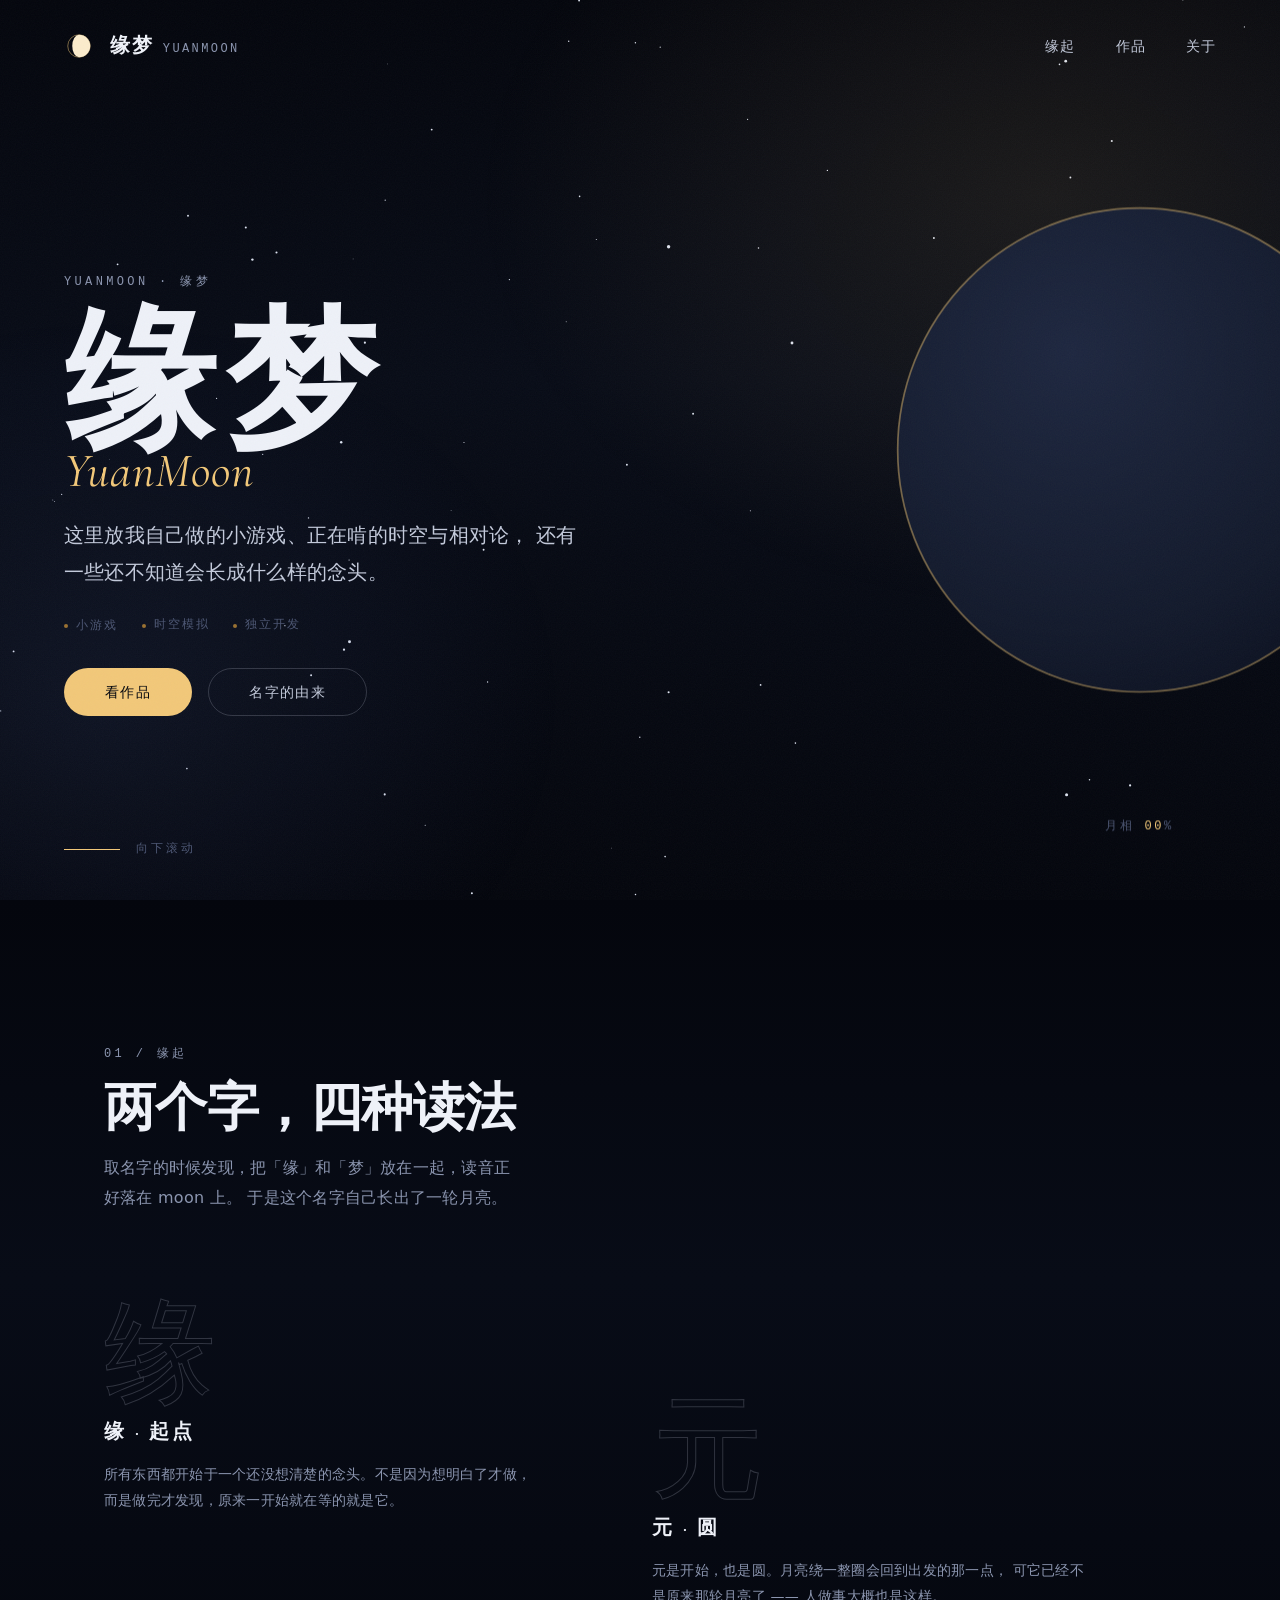
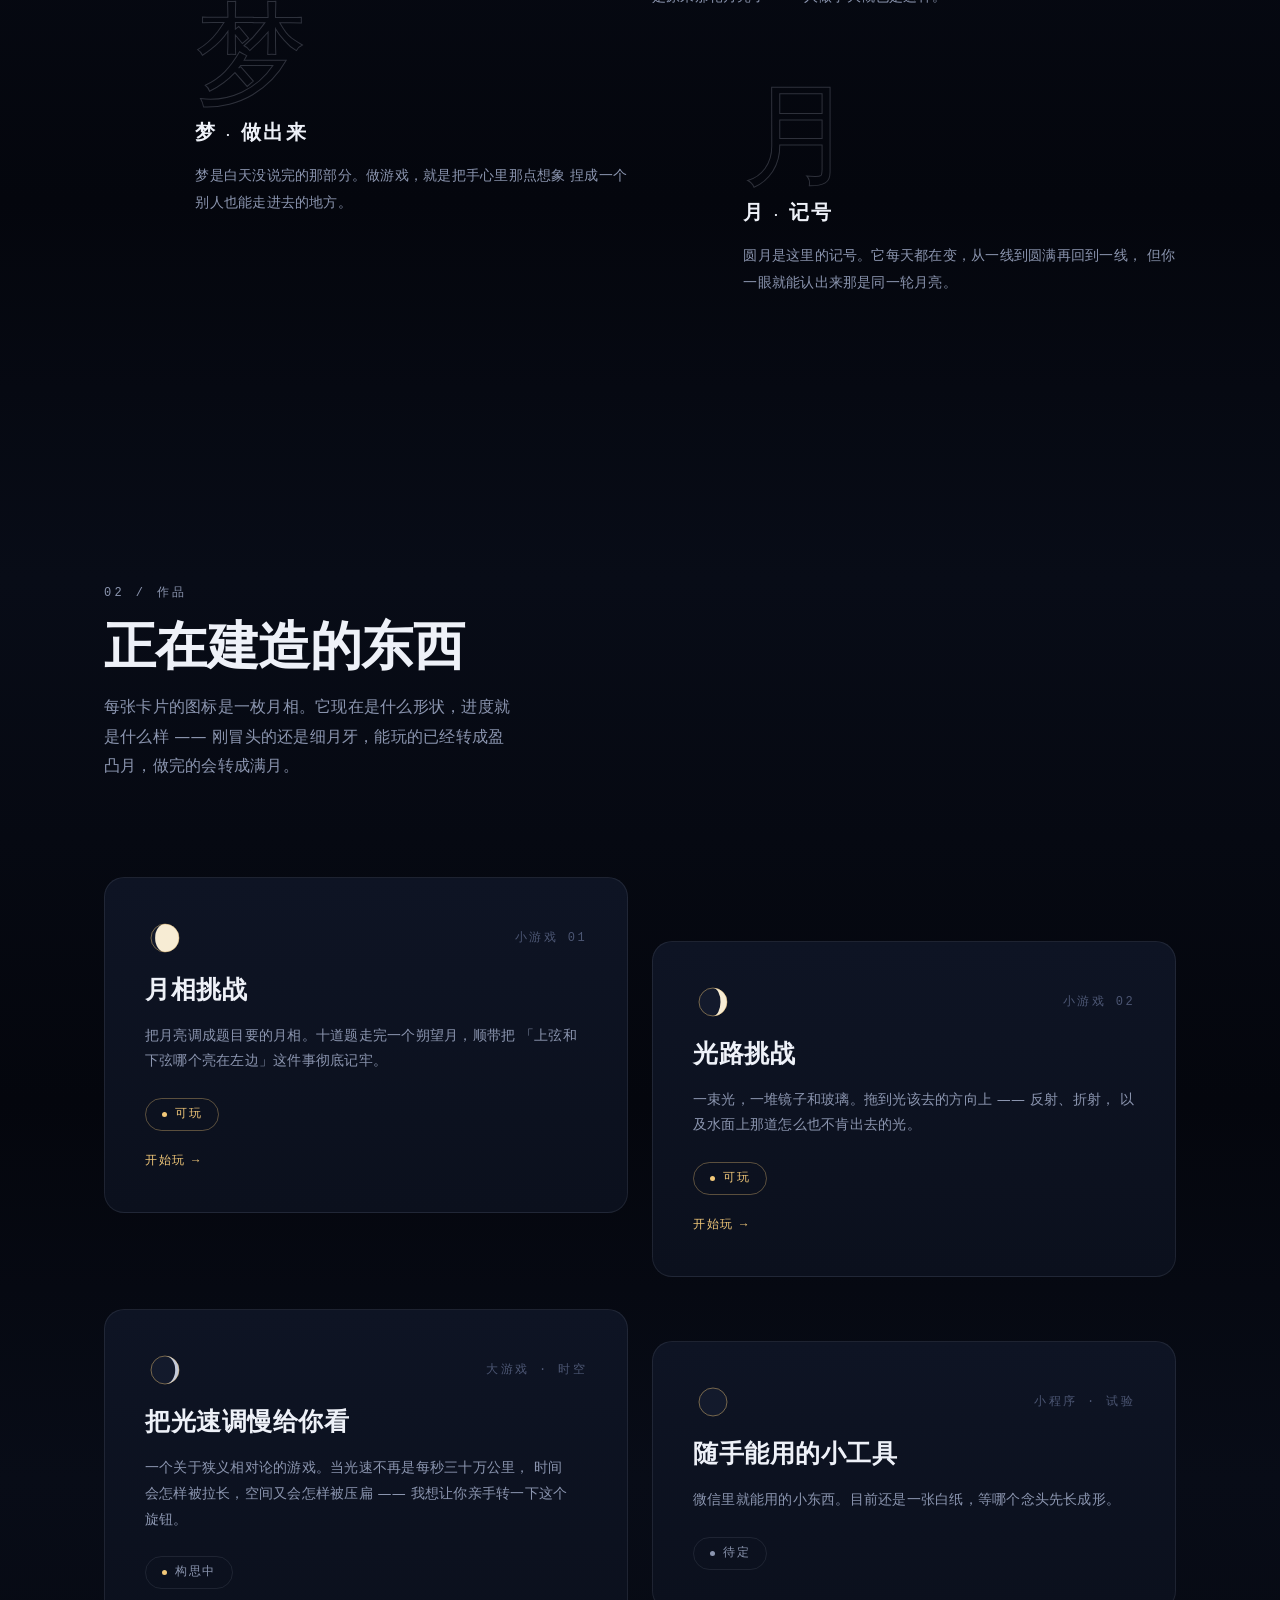
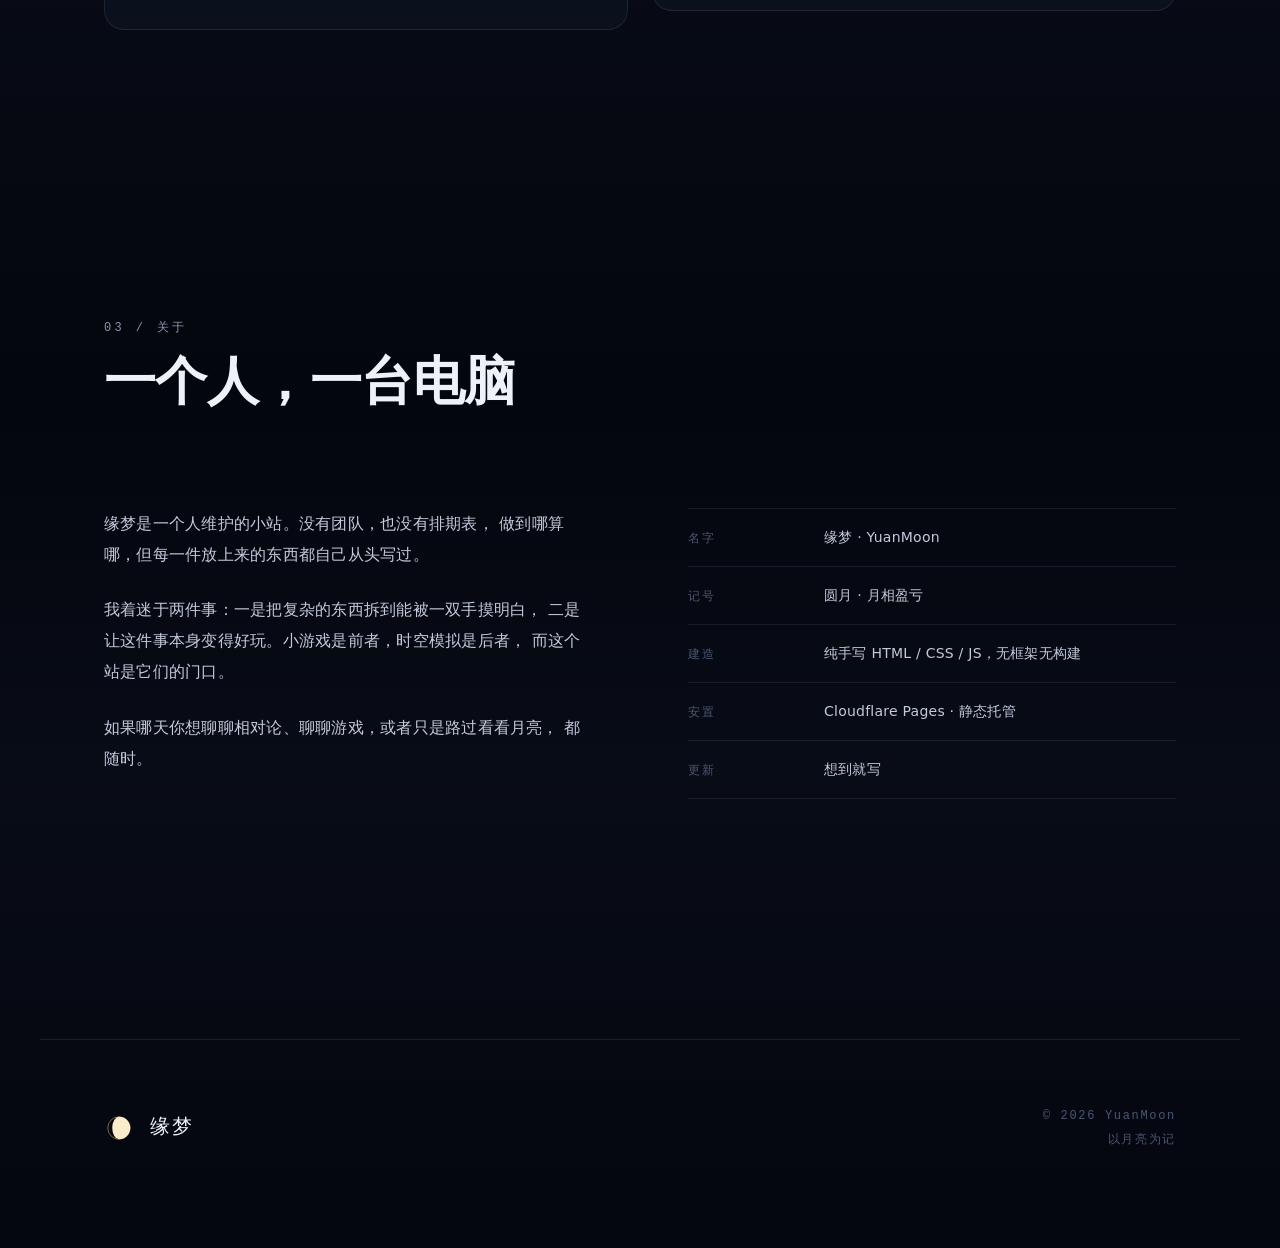
==== index.html @ e367a784 "上线第二个游戏「光路挑战」，首页作品区改 2×2 游戏（games/light-path/） - 三关教几何光学：反射 → 折射 → 全反射，外加一个四元件沙盒。 - 内核只有直线传播、镜面反射、斯涅" ====
<!DOCTYPE html>
<html lang="zh-CN">
<head>
<meta charset="UTF-8">
<meta name="viewport" content="width=device-width, initial-scale=1">
<title>缘梦 YuanMoon · 起点与圆满</title>
<meta name="description" content="缘梦 YuanMoon —— 一个人的小站。放我自己做的小游戏、正在啃的时空与相对论，还有一些还不知道会长成什么样的念头。">
<meta name="theme-color" content="#04060d">
<meta name="color-scheme" content="dark">

<!-- 分享卡片：以后发出去至少有个像样的预览。
     og:image 必须是绝对地址，社交平台不会去猜相对路径。
     域名若是别的，这里的 yuanmoon.me 要一起换。 -->
<link rel="canonical" href="https://yuanmoon.me/">
<meta property="og:type" content="website">
<meta property="og:site_name" content="缘梦 YuanMoon">
<meta property="og:title" content="缘梦 YuanMoon · 起点与圆满">
<meta property="og:description" content="一个人的小站。放我自己做的小游戏、正在啃的时空与相对论。">
<meta property="og:url" content="https://yuanmoon.me/">
<meta property="og:locale" content="zh_CN">
<meta property="og:image" content="https://yuanmoon.me/assets/img/og-card.png">
<meta property="og:image:width" content="1200">
<meta property="og:image:height" content="630">
<meta property="og:image:alt" content="深空底色上一轮圆月，左侧写着缘梦 YuanMoon">
<meta name="twitter:card" content="summary_large_image">

<link rel="icon" href="assets/img/favicon.svg" type="image/svg+xml">
<link rel="apple-touch-icon" href="assets/img/favicon.svg">

<!-- 关键 CSS 顺序加载：令牌 → 基础 → 组件 -->
<link rel="stylesheet" href="styles/tokens.css">
<link rel="stylesheet" href="styles/base.css">
<link rel="stylesheet" href="styles/components.css">

<!-- 标记"脚本可用"。滚动入场效果依赖它：万一 JS 挂了或用户禁用脚本，
     页面依然完整可读，而不是留下一片永远不出现的空白。 -->
<script>document.documentElement.classList.add("js");</script>
</head>
<body>

<a class="skip-link" href="#main">跳到主要内容</a>

<!-- 氛围层：星场与颗粒。纯装饰，对辅助技术隐藏 -->
<div class="starfield" aria-hidden="true">
  <div class="starfield__glow"></div>
  <svg class="starfield__svg" id="starfield" preserveAspectRatio="none"></svg>
</div>
<div class="grain" aria-hidden="true"></div>

<header class="site-header" data-scrolled="false" id="siteHeader">
  <a class="brand" href="#top" aria-label="缘梦 YuanMoon 首页">
    <svg class="brand__mark" viewBox="0 0 40 40" aria-hidden="true">
      <circle cx="20" cy="20" r="15" fill="none" stroke="#f2c879" stroke-width="1.2" opacity="0.55"/>
      <path d="M20 5 A15 15 0 0 1 20 35 A9 15 0 0 1 20 5 Z" fill="#fbeccc"/>
    </svg>
    <span class="brand__text">
      <span class="brand__cn">缘梦</span>
      <span class="brand__en">YuanMoon</span>
    </span>
  </a>

  <nav class="site-nav" aria-label="主导航">
    <a class="site-nav__link" href="#origin">缘起</a>
    <a class="site-nav__link" href="#works">作品</a>
    <a class="site-nav__link" href="#about">关于</a>
  </nav>
</header>

<main id="main">

  <!-- ==================== 首屏 ==================== -->
  <section class="hero" id="top" aria-labelledby="heroTitle">

    <!-- 一轮会随滚动变圆的月亮。它刻意冲出右侧画布边缘。 -->
    <div class="hero__moon" id="heroMoon" aria-hidden="true">
      <svg class="hero__moon-svg" viewBox="0 0 400 400">
        <defs>
          <!-- 月晕：月亮外圈那层柔光 -->
          <radialGradient id="moonHaloGradient">
            <stop offset="62%" stop-color="#f2c879" stop-opacity="0"/>
            <stop offset="80%" stop-color="#f2c879" stop-opacity="0.30"/>
            <stop offset="100%" stop-color="#f2c879" stop-opacity="0"/>
          </radialGradient>
          <!-- 亮面：左上方受光，右下方转为暖金，模拟满月的实感 -->
          <radialGradient id="moonLit" cx="36%" cy="32%" r="76%">
            <stop offset="0%" stop-color="#fffdf7"/>
            <stop offset="55%" stop-color="#f7ecd4"/>
            <stop offset="100%" stop-color="#d6b986"/>
          </radialGradient>
          <!-- 暗面：地球反照。新月时整轮月亮只剩这层极暗的球体轮廓，
               靠左上的微光透出体积，比纯色圆盘像月亮得多 -->
          <radialGradient id="moonDark" cx="36%" cy="30%" r="82%">
            <stop offset="0%" stop-color="#1e2740"/>
            <stop offset="70%" stop-color="#131a2c"/>
            <stop offset="100%" stop-color="#0c1120"/>
          </radialGradient>
        </defs>

        <circle class="moon__halo" cx="200" cy="200" r="198" fill="url(#moonHaloGradient)"/>
        <!-- 暗面：始终可见的月盘 -->
        <circle class="moon__earthshine" cx="200" cy="200" r="140" fill="url(#moonDark)"/>
        <!-- 亮面：由脚本按相位重算路径 -->
        <path class="moon__lit" id="moonLitPath" d=""/>
        <!-- 月盘外缘：一条金线，让新月时也看得出这是一轮月 -->
        <circle cx="200" cy="200" r="140" fill="none" stroke="#f2c879" stroke-width="1" opacity="0.45"/>
      </svg>
      <p class="hero__moon-caption">月相 <b id="moonPhaseLabel">00</b>%</p>
    </div>

    <div class="hero__text">
      <p class="eyebrow">YuanMoon · 缘梦</p>

      <h1 class="hero__title" id="heroTitle">
        <span class="hero__title-cn">缘梦</span>
        <span class="hero__title-en" lang="en">YuanMoon</span>
      </h1>

      <p class="hero__lede">
        这里放我自己做的小游戏、正在啃的时空与相对论，
        还有一些还不知道会长成什么样的念头。
      </p>

      <ul class="hero__meta" role="list">
        <li><span>小游戏</span></li>
        <li><span>时空模拟</span></li>
        <li><span>独立开发</span></li>
      </ul>

      <div class="hero__actions">
        <a class="btn btn--primary" href="#works">看作品</a>
        <a class="btn btn--ghost" href="#origin">名字的由来</a>
      </div>
    </div>

    <p class="hero__cue" aria-hidden="true">
      <span class="hero__cue-line"></span>
      向下滚动
    </p>
  </section>

  <!-- ==================== 缘起 ==================== -->
  <section class="section reveal" id="origin" aria-labelledby="originTitle">
    <div class="section__head">
      <p class="eyebrow">01 / 缘起</p>
      <h2 id="originTitle">两个字，四种读法</h2>
      <p class="hero__lede" style="font-size:var(--fs-base);color:var(--color-muted)">
        取名字的时候发现，把「缘」和「梦」放在一起，读音正好落在 moon 上。
        于是这个名字自己长出了一轮月亮。
      </p>
    </div>

    <ul class="gloss" role="list">
      <li class="gloss__item">
        <span class="gloss__glyph" aria-hidden="true">缘</span>
        <h3>缘 · 起点</h3>
        <p>
          所有东西都开始于一个还没想清楚的念头。不是因为想明白了才做，
          而是做完才发现，原来一开始就在等的就是它。
        </p>
      </li>
      <li class="gloss__item">
        <span class="gloss__glyph" aria-hidden="true">元</span>
        <h3>元 · 圆</h3>
        <p>
          元是开始，也是圆。月亮绕一整圈会回到出发的那一点，
          可它已经不是原来那轮月亮了 —— 人做事大概也是这样。
        </p>
      </li>
      <li class="gloss__item">
        <span class="gloss__glyph" aria-hidden="true">梦</span>
        <h3>梦 · 做出来</h3>
        <p>
          梦是白天没说完的那部分。做游戏，就是把手心里那点想象
          捏成一个别人也能走进去的地方。
        </p>
      </li>
      <li class="gloss__item">
        <span class="gloss__glyph" aria-hidden="true">月</span>
        <h3>月 · 记号</h3>
        <p>
          圆月是这里的记号。它每天都在变，从一线到圆满再回到一线，
          但你一眼就能认出来那是同一轮月亮。
        </p>
      </li>
    </ul>
  </section>

  <!-- ==================== 作品 ==================== -->
  <section class="section reveal" id="works" aria-labelledby="worksTitle">
    <div class="section__head">
      <p class="eyebrow">02 / 作品</p>
      <h2 id="worksTitle">正在建造的东西</h2>
      <p class="hero__lede" style="font-size:var(--fs-base);color:var(--color-muted)">
        每张卡片的图标是一枚月相。它现在是什么形状，进度就是什么样 ——
        刚冒头的还是细月牙，能玩的已经转成盈凸月，做完的会转成满月。
      </p>
    </div>

    <div class="works">
      <article class="work work--live">
        <div class="work__head">
          <!-- 月相即进度：这张已经转到盈凸月（约 85%），对应"可玩，还在加" -->
          <svg class="work__phase" viewBox="0 0 40 40" aria-hidden="true">
            <circle cx="20" cy="20" r="14" fill="#131a2c"/>
            <path d="M20 6 A14 14 0 0 1 20 34 A9.9 14 0 0 1 20 6 Z" fill="#f7ecd4"/>
            <circle cx="20" cy="20" r="14" fill="none" stroke="#f2c879" stroke-width="1" opacity="0.45"/>
          </svg>
          <span class="work__tag">小游戏 01</span>
        </div>
        <h3 class="work__title"><a class="work__link" href="games/moon-phase/">月相挑战</a></h3>
        <p class="work__desc">
          把月亮调成题目要的月相。十道题走完一个朔望月，顺带把
          「上弦和下弦哪个亮在左边」这件事彻底记牢。
        </p>
        <span class="work__status work__status--live">可玩</span>
        <span class="work__cta" aria-hidden="true">开始玩 <span>→</span></span>
      </article>

      <article class="work work--live">
        <div class="work__head">
          <!-- 约 55% 的月牙：比左卡亮一截，对应"也在做了" -->
          <svg class="work__phase" viewBox="0 0 40 40" aria-hidden="true">
            <circle cx="20" cy="20" r="14" fill="#131a2c"/>
            <path d="M20 6 A14 14 0 0 1 20 34 A7.5 14 0 0 0 20 6 Z" fill="#f7ecd4"/>
            <circle cx="20" cy="20" r="14" fill="none" stroke="#f2c879" stroke-width="1" opacity="0.45"/>
          </svg>
          <span class="work__tag">小游戏 02</span>
        </div>
        <h3 class="work__title"><a class="work__link" href="games/light-path/">光路挑战</a></h3>
        <p class="work__desc">
          一束光，一堆镜子和玻璃。拖到光该去的方向上 —— 反射、折射，
          以及水面上那道怎么也不肯出去的光。
        </p>
        <span class="work__status work__status--live">可玩</span>
        <span class="work__cta" aria-hidden="true">开始玩 <span>→</span></span>
      </article>

      <article class="work">
        <div class="work__head">
          <!-- 约 12% 的细月牙，对应"构思中"；比左卡细、比右卡有内容 -->
          <svg class="work__phase" viewBox="0 0 40 40" aria-hidden="true">
            <circle cx="20" cy="20" r="14" fill="#131a2c"/>
            <path d="M20 6 A14 14 0 0 1 20 34 A10.2 14 0 0 0 20 6 Z" fill="#c3cadb"/>
            <circle cx="20" cy="20" r="14" fill="none" stroke="#f2c879" stroke-width="1" opacity="0.45"/>
          </svg>
          <span class="work__tag">大游戏 · 时空</span>
        </div>
        <h3 class="work__title">把光速调慢给你看</h3>
        <p class="work__desc">
          一个关于狭义相对论的游戏。当光速不再是每秒三十万公里，
          时间会怎样被拉长，空间又会怎样被压扁 —— 我想让你亲手转一下这个旋钮。
        </p>
        <span class="work__status work__status--soon">构思中</span>
      </article>

      <article class="work">
        <div class="work__head">
          <!-- 新月：还没亮起来，对应"待定" -->
          <svg class="work__phase" viewBox="0 0 40 40" aria-hidden="true">
            <circle cx="20" cy="20" r="14" fill="#131a2c"/>
            <circle cx="20" cy="20" r="14" fill="none" stroke="#f2c879" stroke-width="1" opacity="0.45"/>
          </svg>
          <span class="work__tag">小程序 · 试验</span>
        </div>
        <h3 class="work__title">随手能用的小工具</h3>
        <p class="work__desc">
          微信里就能用的小东西。目前还是一张白纸，等哪个念头先长成形。
        </p>
        <span class="work__status">待定</span>
      </article>
    </div>
  </section>

  <!-- ==================== 关于 ==================== -->
  <section class="section reveal" id="about" aria-labelledby="aboutTitle">
    <div class="section__head">
      <p class="eyebrow">03 / 关于</p>
      <h2 id="aboutTitle">一个人，一台电脑</h2>
    </div>

    <div class="about">
      <div class="about__body">
        <p>
          缘梦是一个人维护的小站。没有团队，也没有排期表，
          做到哪算哪，但每一件放上来的东西都自己从头写过。
        </p>
        <p>
          我着迷于两件事：一是把复杂的东西拆到能被一双手摸明白，
          二是让这件事本身变得好玩。小游戏是前者，时空模拟是后者，
          而这个站是它们的门口。
        </p>
        <p>
          如果哪天你想聊聊相对论、聊聊游戏，或者只是路过看看月亮，
          都随时。
        </p>
      </div>

      <dl class="about__facts">
        <div>
          <dt>名字</dt>
          <dd>缘梦 · YuanMoon</dd>
        </div>
        <div>
          <dt>记号</dt>
          <dd>圆月 · 月相盈亏</dd>
        </div>
        <div>
          <dt>建造</dt>
          <dd>纯手写 HTML / CSS / JS，无框架无构建</dd>
        </div>
        <div>
          <dt>安置</dt>
          <dd>Cloudflare Pages · 静态托管</dd>
        </div>
        <div>
          <dt>更新</dt>
          <dd>想到就写</dd>
        </div>
      </dl>
    </div>
  </section>

</main>

<footer class="site-footer">
  <span class="site-footer__brand">
    <svg class="brand__mark" viewBox="0 0 40 40" aria-hidden="true">
      <circle cx="20" cy="20" r="15" fill="none" stroke="#f2c879" stroke-width="1.2" opacity="0.55"/>
      <path d="M20 5 A15 15 0 0 1 20 35 A9 15 0 0 1 20 5 Z" fill="#fbeccc"/>
    </svg>
    缘梦
  </span>
  <p class="site-footer__meta">
    © 2026 YuanMoon<br>
    以月亮为记
  </p>
</footer>

<script src="scripts/main.js" defer></script>
</body>
</html>
---- styles/tokens.css ----
/* ==========================================================================
   缘梦 YuanMoon · 设计令牌
   --------------------------------------------------------------------------
   定调：深空天文台的克制语言。
   一块近黑的深空底（主色 60%），月白与灰阶承载全部文字（辅助 30%），
   月华金只留给真正需要被看见的地方 —— 强调、当前状态、可点击（10%）。
   全部颜色、字阶、间距集中在此文件，组件层禁止硬编码色值。
   ========================================================================== */

:root {
  /* ---- 深空：主色，铺满整个页面 ---------------------------------------- */
  --ink-950: #04060d;
  --ink-900: #080c17;
  --ink-850: #0b101d;
  --ink-800: #0e1424;
  --ink-700: #161d31;
  --ink-600: #212a42;
  --ink-500: #303c58;

  /* ---- 月白与灰阶：辅助色，所有文字从这组里取 -------------------------- */
  --moon-50:  #f7f9fc;
  --moon-100: #eef1f8;
  --moon-200: #dde3f0;
  --moon-300: #c3cadb;
  --moon-500: #8b95af;
  --moon-600: #6d7794;
  --moon-700: #4c5673;

  /* ---- 月华金：强调色，单页只用这一个 ---------------------------------- */
  --halo-100: #fbeccc;
  --halo-300: #f2c879;
  --halo-500: #d9a850;
  --halo-700: #9a7130;

  /* ====================== 语义别名（组件只认这一层） ===================== */
  --color-bg:            var(--ink-950);
  --color-bg-deep:       var(--ink-900);
  --color-surface:       var(--ink-800);
  --color-surface-2:     var(--ink-700);
  --color-surface-hover: var(--ink-600);

  --color-text:          var(--moon-100);
  --color-text-soft:     var(--moon-300);
  --color-muted:         var(--moon-500);
  --color-faint:         var(--moon-700);

  --color-accent:        var(--halo-300);
  --color-accent-soft:   var(--halo-100);
  --color-accent-deep:   var(--halo-700);

  --color-border:        rgba(195, 202, 219, 0.10);
  --color-border-strong: rgba(195, 202, 219, 0.22);
  --color-border-accent: rgba(242, 200, 121, 0.34);

  /* ============================ 字体系统 =================================
     展示字：Cormorant Garamond —— 高对比度衬线，笔画像星图上的刻线。
             中文标题回落到宋体栈，同样保留衬线的古典感。
     正文字：系统中文字体栈 —— 中文正文优先渲染质量，不用 Web Font。
     ======================================================================= */
  --font-display: "Cormorant Garamond", "Songti SC", "Source Han Serif SC",
                  "Noto Serif CJK SC", "SimSun", Georgia, serif;
  --font-body:    "PingFang SC", "HarmonyOS Sans SC", "Microsoft YaHei",
                  "Hiragino Sans GB", "Segoe UI", system-ui, sans-serif;
  --font-mono:    "SFMono-Regular", "JetBrains Mono", Consolas,
                  "Liberation Mono", Menlo, monospace;

  /* ============================ 字阶（1.25） ============================= */
  --fs-xs:   0.75rem;
  --fs-sm:   0.875rem;
  --fs-base: 1rem;
  --fs-md:   1.25rem;
  --fs-lg:   1.5625rem;
  --fs-xl:   1.9531rem;
  --fs-2xl:  2.4414rem;
  --fs-3xl:  3.0518rem;

  /* 首屏与区块标题用流体字阶，小屏不挤、大屏不空 */
  --fs-display: clamp(3.25rem, 13vw, 9.5rem);
  --fs-section: clamp(1.75rem, 4.2vw, 3.25rem);

  /* ============================ 间距梯度 ================================ */
  --space-1: 4px;
  --space-2: 8px;
  --space-3: 16px;
  --space-4: 24px;
  --space-5: 40px;
  --space-6: 64px;
  --space-7: 96px;
  --space-8: 144px;

  --page-max: 1200px;
  --page-pad: clamp(20px, 5vw, 64px);

  /* ============================ 圆角 ==================================== */
  --radius-sm: 4px;
  --radius-md: 10px;
  --radius-lg: 20px;
  --radius-full: 999px;

  /* ======================= 阴影（带环境色，而非纯黑） =================== */
  --shadow-1: 0 2px 8px rgba(2, 4, 10, 0.45);
  --shadow-2: 0 8px 28px rgba(2, 4, 10, 0.55);
  --shadow-3: 0 24px 64px rgba(2, 4, 10, 0.65);
  --glow-halo: 0 0 48px rgba(242, 200, 121, 0.16);

  /* ============================ 动效 ==================================== */
  --ease-out:   cubic-bezier(0.16, 1, 0.3, 1);
  --ease-inout: cubic-bezier(0.65, 0, 0.35, 1);
  --dur-fast: 170ms;
  --dur-base: 340ms;
  --dur-slow: 680ms;

  /* 层级 */
  --z-stars: 0;
  --z-content: 1;
  --z-header: 50;
}
---- styles/base.css ----
/* ==========================================================================
   缘梦 YuanMoon · 基础层
   字体声明、重置、排版基线、焦点与降级动效。
   ========================================================================== */

/* --------------------------------------------------------------------------
   自托管展示字（latin 子集，共约 92KB）
   刻意不走 Google Fonts —— 国内访问 Google Fonts 不稳定，
   字体是首屏渲染的关键路径，必须握在自己手里。
   -------------------------------------------------------------------------- */
@font-face {
  font-family: "Cormorant Garamond";
  font-style: normal;
  font-weight: 400;
  font-display: swap;
  src: url("../assets/fonts/cormorant-garamond-latin-400-normal.woff2") format("woff2");
}
@font-face {
  font-family: "Cormorant Garamond";
  font-style: normal;
  font-weight: 600;
  font-display: swap;
  src: url("../assets/fonts/cormorant-garamond-latin-600-normal.woff2") format("woff2");
}
@font-face {
  font-family: "Cormorant Garamond";
  font-style: normal;
  font-weight: 700;
  font-display: swap;
  src: url("../assets/fonts/cormorant-garamond-latin-700-normal.woff2") format("woff2");
}
@font-face {
  font-family: "Cormorant Garamond";
  font-style: italic;
  font-weight: 400;
  font-display: swap;
  src: url("../assets/fonts/cormorant-garamond-latin-400-italic.woff2") format("woff2");
}

/* ============================== 重置 ==================================== */
*,
*::before,
*::after {
  box-sizing: border-box;
}

html {
  -webkit-text-size-adjust: 100%;
  scroll-behavior: smooth;
}

body,
h1, h2, h3, h4,
p, figure, blockquote,
dl, dd,
ul, ol {
  margin: 0;
}

ul[role="list"],
ol[role="list"] {
  list-style: none;
  padding: 0;
}

img, svg, video {
  display: block;
  max-width: 100%;
}

button,
input,
select,
textarea {
  font: inherit;
  color: inherit;
}

a {
  color: inherit;
  text-decoration: none;
}

/* ============================== 排版基线 ================================ */
html,
body {
  height: 100%;
}

body {
  background-color: var(--color-bg);
  color: var(--color-text);
  font-family: var(--font-body);
  font-size: var(--fs-base);
  line-height: 1.75;
  letter-spacing: 0.015em;
  -webkit-font-smoothing: antialiased;
  -moz-osx-font-smoothing: grayscale;
  overflow-x: hidden;
  /* 首屏以外的地方不晃眼：底部略压暗，模拟望向深空的渐隐 */
  background-image: linear-gradient(180deg, var(--ink-950) 0%, var(--ink-900) 42%, var(--ink-950) 100%);
}

/* 中文标题用宋体栈时，笔画细，需要多给一点行高与字距才不显局促 */
h1, h2, h3 {
  font-family: var(--font-display);
  font-weight: 600;
  line-height: 1.08;
  letter-spacing: -0.01em;
  text-wrap: balance;
}

h1 { font-size: var(--fs-display); }
h2 { font-size: var(--fs-section); }
h3 { font-size: var(--fs-lg); line-height: 1.25; }

p {
  /* 中文正文行长控制在 28–40 字 */
  max-width: 40em;
  text-wrap: pretty;
}

/* 拉丁小节标签：等宽 + 大字距，像观测记录上的字段名 */
.eyebrow {
  font-family: var(--font-mono);
  font-size: var(--fs-xs);
  font-weight: 400;
  letter-spacing: 0.28em;
  text-transform: uppercase;
  color: var(--color-muted);
}

/* 展示字里的拉丁部分单独放大、收字距，让 "YuanMoon" 站得住 */
.display-latin {
  font-family: var(--font-display);
  font-weight: 600;
  letter-spacing: -0.03em;
  font-feature-settings: "liga" 1, "kern" 1;
}

/* ============================== 焦点与选中 ============================== */
:focus-visible {
  outline: 2px solid var(--color-accent);
  outline-offset: 3px;
  border-radius: var(--radius-sm);
}

::selection {
  background-color: var(--color-accent);
  color: var(--ink-950);
}

/* ============================== 滚动条 ================================== */
::-webkit-scrollbar {
  width: 10px;
  height: 10px;
}
::-webkit-scrollbar-track {
  background: var(--ink-950);
}
::-webkit-scrollbar-thumb {
  background: var(--ink-600);
  border-radius: var(--radius-full);
  border: 2px solid var(--ink-950);
}
::-webkit-scrollbar-thumb:hover {
  background: var(--ink-500);
}

/* ========================= 视觉隐藏（仅屏幕阅读器） ===================== */
.sr-only {
  position: absolute;
  width: 1px;
  height: 1px;
  padding: 0;
  margin: -1px;
  overflow: hidden;
  clip: rect(0, 0, 0, 0);
  white-space: nowrap;
  border: 0;
}

/* ============================== 跳转链接 ================================ */
.skip-link {
  position: absolute;
  top: var(--space-3);
  left: var(--space-3);
  z-index: 999;
  padding: var(--space-2) var(--space-4);
  background: var(--color-surface-2);
  border: 1px solid var(--color-border-strong);
  border-radius: var(--radius-md);
  transform: translateY(-200%);
  transition: transform var(--dur-fast) var(--ease-out);
}
.skip-link:focus-visible {
  transform: translateY(0);
}

/* ======================================================================
   降级：用户要求减少动效时，关掉一切动画与过渡。
   这不是可选项 —— 前庭功能敏感的用户会因视差和脉动产生不适。
   ====================================================================== */
@media (prefers-reduced-motion: reduce) {
  html {
    scroll-behavior: auto;
  }
  *,
  *::before,
  *::after {
    animation-duration: 0.001ms !important;
    animation-iteration-count: 1 !important;
    transition-duration: 0.001ms !important;
    scroll-behavior: auto !important;
  }
}
---- styles/components.css ----
/* ==========================================================================
   缘梦 YuanMoon · 组件与构成
   构成原则：非对称、重叠、破格。
   首屏那轮月亮刻意冲出右侧画布边缘 —— 每屏都有一个元素逃出栅格。
   ========================================================================== */

/* ======================================================================
   1. 氛围层：星场 + 颗粒
   深空不能是平涂的近黑色，否则整站会显得廉价而空洞。
   ====================================================================== */
.starfield {
  position: fixed;
  inset: 0;
  z-index: var(--z-stars);
  pointer-events: none;
  overflow: hidden;
}

.starfield__svg {
  width: 100%;
  height: 100%;
}

/* 月晕：两团极淡的径向光，一团暖金（月亮的方向），一团冷蓝（地球反照） */
.starfield__glow {
  position: absolute;
  inset: 0;
  background:
    radial-gradient(58rem 42rem at 82% 22%, rgba(242, 200, 121, 0.09), transparent 62%),
    radial-gradient(48rem 40rem at 8% 78%, rgba(94, 116, 190, 0.11), transparent 60%);
}

.star {
  fill: var(--moon-200);
  animation: twinkle var(--twinkle-dur, 5s) ease-in-out infinite;
  animation-delay: var(--twinkle-delay, 0s);
}

@keyframes twinkle {
  0%, 100% { opacity: var(--star-min, 0.18); }
  50%      { opacity: var(--star-max, 0.7); }
}

/* 颗粒：3% 的噪点，让深空有"胶片"的实体感，压住渐变的塑料味 */
.grain {
  position: fixed;
  inset: 0;
  /* 压在内容之上，连顶部导航一起覆盖，这样颗粒才是"整张照片"的颗粒。
     3.5% 的强度不会影响任何文字的清晰度。 */
  z-index: 100;
  pointer-events: none;
  opacity: 0.035;
  background-image: url("data:image/svg+xml,%3Csvg xmlns='http://www.w3.org/2000/svg' width='200' height='200'%3E%3Cfilter id='n'%3E%3CfeTurbulence type='fractalNoise' baseFrequency='.85' numOctaves='3'/%3E%3C/filter%3E%3Crect width='100%25' height='100%25' filter='url(%23n)'/%3E%3C/svg%3E");
}

/* ======================================================================
   2. 顶部导航
   ====================================================================== */
.site-header {
  position: fixed;
  top: 0;
  left: 0;
  /* 用显式的 width:100% + max-width 而不是 left/right 同时为 0 ——
     后者在窄视口下会算出比视口更宽的盒子，把导航整个顶出屏幕。
     品牌和导航靠 margin-right:auto 分流，比 space-between 更不容易被压缩逻辑干扰。 */
  width: 100%;
  max-width: 100vw;
  box-sizing: border-box;
  z-index: var(--z-header);
  display: flex;
  align-items: center;
  gap: var(--space-4);
  padding: var(--space-4) var(--page-pad);
  /* 滚动后才显形，首屏不抢月亮的戏 */
  background: linear-gradient(180deg, rgba(4, 6, 13, 0.92), rgba(4, 6, 13, 0));
  backdrop-filter: blur(8px);
  -webkit-backdrop-filter: blur(8px);
  transition: transform var(--dur-base) var(--ease-out),
              opacity var(--dur-base) var(--ease-out);
}

/* 页面未滚动时，导航是"轻"的；一旦滚动就实体化 */
.site-header[data-scrolled="false"] {
  background: transparent;
  backdrop-filter: none;
  -webkit-backdrop-filter: none;
}

.brand {
  display: inline-flex;
  align-items: center;
  gap: var(--space-3);
  min-height: 44px;
  padding: var(--space-1) 0;
  /* 把导航推到最右 */
  margin-right: auto;
}

.brand__mark {
  width: 30px;
  height: 30px;
  flex: none;
  transition: transform var(--dur-slow) var(--ease-out);
}
.brand:hover .brand__mark {
  transform: rotate(-18deg);
}

.brand__text {
  display: flex;
  align-items: baseline;
  gap: var(--space-2);
}

.brand__cn {
  font-family: var(--font-display);
  font-size: var(--fs-md);
  font-weight: 600;
  letter-spacing: 0.12em;
}

.brand__en {
  font-family: var(--font-mono);
  font-size: var(--fs-xs);
  letter-spacing: 0.2em;
  text-transform: uppercase;
  color: var(--color-muted);
}

.site-nav {
  display: flex;
  align-items: center;
  gap: var(--space-5);
}

.site-nav__link {
  position: relative;
  display: inline-flex;
  align-items: center;
  min-height: 44px;
  font-size: var(--fs-sm);
  color: var(--color-text-soft);
  letter-spacing: 0.08em;
  transition: color var(--dur-fast) ease-out;
}

/* 悬停时下划线从左向右扫过，而不是整条变亮 */
.site-nav__link::after {
  content: "";
  position: absolute;
  left: 0;
  bottom: 12px;
  width: 100%;
  height: 1px;
  background: var(--color-accent);
  transform: scaleX(0);
  transform-origin: left;
  transition: transform var(--dur-base) var(--ease-out);
}
.site-nav__link:hover {
  color: var(--color-text);
}
.site-nav__link:hover::after {
  transform: scaleX(1);
}

/* 窄屏导航：这是整站最容易出问题的地方。
   品牌名 + 三个中文链接挤在一行里，一旦 flex 压缩生效，中文会先断行、
   再被挤出视口 —— 手机上就只剩一个入口了。所以这里明确禁止压缩，
   并把间距和字号一起收一收，给 360px 宽的老设备也留足余量。 */
@media (max-width: 640px) {
  .site-header {
    gap: var(--space-3);
    padding: var(--space-3) var(--page-pad);
  }
  .brand,
  .site-nav {
    flex: none;
  }
  .brand {
    gap: var(--space-2);
  }
  .brand__mark {
    width: 26px;
    height: 26px;
  }
  .brand__cn {
    font-size: var(--fs-base);
    letter-spacing: 0.08em;
  }
  .brand__en {
    display: none;
  }
  .site-nav {
    gap: var(--space-3);
  }
  .site-nav__link {
    font-size: var(--fs-xs);
    letter-spacing: 0.02em;
    white-space: nowrap;
  }
  .site-nav__link::after {
    bottom: 14px;
  }
}

/* ======================================================================
   3. 首屏
   月亮右侧出血，文字从左侧压在月亮边缘上。
   ====================================================================== */
.hero {
  position: relative;
  min-height: 100vh;
  min-height: 100svh;
  display: grid;
  align-content: center;
  padding: calc(var(--space-8) + 40px) var(--page-pad) var(--space-7);
  isolation: isolate;
  /* 月亮要出血，但出血不能变成横向滚动条。
     在 hero 这一层裁掉，比指望 body 的 overflow-x 兜底可靠得多。 */
  overflow: hidden;
}

/* ---- 月亮 ------------------------------------------------------------- */
.hero__moon {
  position: absolute;
  top: 50%;
  /* 刻意冲出右侧画布：每屏都要有一个元素逃出栅格。
     月亮直径约占元素宽度的 70%（viewBox 400 里圆的半径 140），
     所以元素还要再往右推一截，裁掉的才是月亮本体而不是空白。 */
  right: clamp(-240px, -16vw, -100px);
  z-index: -1;
  width: clamp(320px, 54vw, 780px);
  aspect-ratio: 1 / 1;
  /* 定位与视差统一交给 translate 属性，把 transform 和 scale 让给入场动画，
     三者在浏览器里是独立的属性，不会互相覆盖。 */
  translate: 0 calc(-50% + var(--moon-parallax, 0px));
  will-change: translate;
}

.hero__moon-svg {
  width: 100%;
  height: 100%;
  overflow: visible;
}

/* 月晕：月亮外圈那层柔和的光，随相位增亮。
   初始值不能太低 —— 新月时整轮月亮只有暗面，全靠这圈光和金边把轮廓托出来。 */
.moon__halo {
  fill: none;
  opacity: var(--halo-opacity, 0.2);
  transition: opacity var(--dur-base) linear;
}

/* 整个月盘：亮面随相位扩张，暗面始终可辨（真实月亮就是这样） */
.moon__lit {
  fill: url(#moonLit);
}
.moon__earthshine {
  /* 填充由 HTML 里的 moonDark 径向渐变提供 —— 地球反照的微光 */
  fill: url(#moonDark);
}

.hero__moon-caption {
  position: absolute;
  left: 50%;
  bottom: -6%;
  transform: translateX(-50%);
  font-family: var(--font-mono);
  font-size: var(--fs-xs);
  letter-spacing: 0.22em;
  text-transform: uppercase;
  color: var(--color-faint);
  white-space: nowrap;
}
.hero__moon-caption b {
  color: var(--color-accent);
  font-weight: 400;
}

/* ---- 首屏文字 --------------------------------------------------------- */
.hero__text {
  position: relative;
  z-index: 1;
  max-width: 34rem;
  display: grid;
  gap: var(--space-4);
}

.hero__title {
  display: grid;
  gap: 0;
  line-height: 0.9;
}

.hero__title-cn {
  font-family: var(--font-display);
  font-size: var(--fs-display);
  font-weight: 600;
  letter-spacing: 0.06em;
  /* 中文标题给一点宽度变体感：字距拉开，像星图上的标注 */
}

.hero__title-en {
  font-family: var(--font-display);
  font-style: italic;
  font-weight: 400;
  font-size: clamp(1.5rem, 4.4vw, 3rem);
  letter-spacing: 0.02em;
  color: var(--color-accent);
  margin-top: calc(var(--space-1) * -1);
}

.hero__lede {
  font-size: var(--fs-md);
  line-height: 1.85;
  color: var(--color-text-soft);
  max-width: 26em;
}

.hero__meta {
  display: flex;
  flex-wrap: wrap;
  gap: var(--space-2) var(--space-4);
  font-family: var(--font-mono);
  font-size: var(--fs-xs);
  letter-spacing: 0.16em;
  text-transform: uppercase;
  color: var(--color-faint);
}
.hero__meta span {
  display: inline-flex;
  align-items: center;
  gap: var(--space-2);
}
.hero__meta span::before {
  content: "";
  width: 4px;
  height: 4px;
  border-radius: 50%;
  background: var(--color-accent-deep);
}

/* ---- 按钮 ------------------------------------------------------------- */
.hero__actions {
  display: flex;
  flex-wrap: wrap;
  gap: var(--space-3);
  margin-top: var(--space-2);
}

.btn {
  display: inline-flex;
  align-items: center;
  justify-content: center;
  gap: var(--space-2);
  min-height: 48px;
  padding: 0 var(--space-5);
  border-radius: var(--radius-full);
  border: 1px solid transparent;
  font-size: var(--fs-sm);
  letter-spacing: 0.1em;
  cursor: pointer;
  transition: background-color var(--dur-fast) ease-out,
              border-color var(--dur-fast) ease-out,
              color var(--dur-fast) ease-out,
              transform var(--dur-fast) ease-out;
}
.btn:active {
  transform: translateY(1px);
}

.btn--primary {
  background: var(--color-accent);
  color: var(--ink-950);
  font-weight: 500;
}
.btn--primary:hover {
  background: var(--color-accent-soft);
}

.btn--ghost {
  border-color: var(--color-border-strong);
  color: var(--color-text-soft);
}
.btn--ghost:hover {
  border-color: var(--color-border-accent);
  color: var(--color-text);
  background: rgba(242, 200, 121, 0.06);
}

/* 禁用态：整个站点的按钮都可能有这一态 */
.btn[aria-disabled="true"],
.btn:disabled {
  opacity: 0.42;
  cursor: not-allowed;
  pointer-events: none;
}

/* ---- 滚动提示 --------------------------------------------------------- */
.hero__cue {
  position: absolute;
  left: var(--page-pad);
  bottom: var(--space-5);
  display: flex;
  align-items: center;
  gap: var(--space-3);
  font-family: var(--font-mono);
  font-size: var(--fs-xs);
  letter-spacing: 0.24em;
  text-transform: uppercase;
  color: var(--color-faint);
}
.hero__cue-line {
  position: relative;
  width: 56px;
  height: 1px;
  background: var(--color-border-strong);
  overflow: hidden;
}
.hero__cue-line::after {
  content: "";
  position: absolute;
  inset: 0;
  background: var(--color-accent);
  transform-origin: left;
  animation: sweep 2.6s var(--ease-inout) infinite;
}
@keyframes sweep {
  0%   { transform: scaleX(0); }
  45%  { transform: scaleX(1); }
  100% { transform: scaleX(1); opacity: 0; }
}

@media (max-width: 900px) {
  .hero {
    align-content: start;
    min-height: auto;
    padding: calc(var(--space-7) + 48px) var(--page-pad) var(--space-7);
    gap: var(--space-4);
  }
  /* 小屏上让月亮回到文档流、单独占一块 ——
     375px 宽的屏幕上，月亮一旦和文字重叠就一定读不清 */
  .hero__moon {
    position: relative;
    top: auto;
    right: auto;
    translate: none;
    justify-self: center;
    width: min(58vw, 250px);
    z-index: 0;
  }
  .hero__text { max-width: none; }
  .hero__lede { font-size: var(--fs-base); }
  .hero__moon-caption { display: none; }
  .hero__cue { display: none; }
}

/* ======================================================================
   4. 区块通用骨架
   ====================================================================== */
.section {
  position: relative;
  z-index: var(--z-content);
  padding: var(--space-8) var(--page-pad);
  max-width: var(--page-max);
  margin: 0 auto;
}

.section__head {
  display: grid;
  gap: var(--space-3);
  margin-bottom: var(--space-7);
  max-width: 42rem;
}

/* 发丝分割线：从标题右侧延伸出去，制造"未完成"的横向动势 */
.section__rule {
  height: 1px;
  background: linear-gradient(90deg, var(--color-border-strong), transparent);
  margin-bottom: var(--space-6);
}

/* ======================================================================
   5. 缘起：名字释义
   四个字，用非对称网格排，不复用同一张卡片模板。
   ====================================================================== */
.gloss {
  display: grid;
  grid-template-columns: repeat(12, 1fr);
  gap: var(--space-5) var(--space-4);
  list-style: none;
  padding: 0;
  margin: 0;
}

.gloss__item {
  display: grid;
  gap: var(--space-3);
  align-content: start;
}

/* 刻意错落：四个字不在同一水平线上。
   第 3 个的负 margin 只给 -40px —— 给太多的话，以后文案一改长就会压到上面一行。 */
.gloss__item:nth-child(1) { grid-column: 1 / span 5; }
.gloss__item:nth-child(2) { grid-column: 7 / span 5; margin-top: var(--space-7); }
.gloss__item:nth-child(3) { grid-column: 2 / span 5; margin-top: calc(var(--space-5) * -1); }
.gloss__item:nth-child(4) { grid-column: 8 / span 5; margin-top: var(--space-5); }

.gloss__glyph {
  font-family: var(--font-display);
  font-size: clamp(4rem, 9vw, 7rem);
  font-weight: 400;
  line-height: 0.85;
  color: transparent;
  -webkit-text-stroke: 1px var(--color-border-strong);
  transition: -webkit-text-stroke-color var(--dur-base) ease-out,
              color var(--dur-base) ease-out;
}
.gloss__item:hover .gloss__glyph {
  -webkit-text-stroke-color: var(--color-accent);
  color: rgba(242, 200, 121, 0.06);
}

.gloss__item h3 {
  font-size: var(--fs-md);
  letter-spacing: 0.14em;
  color: var(--color-text);
}

.gloss__item p {
  font-size: var(--fs-sm);
  line-height: 1.9;
  color: var(--color-muted);
}

@media (max-width: 900px) {
  .gloss { grid-template-columns: 1fr; gap: var(--space-6); }
  .gloss__item,
  .gloss__item:nth-child(n) {
    grid-column: auto;
    margin-top: 0;
  }
  .gloss__glyph { font-size: 3.5rem; }
}

/* ======================================================================
   6. 作品：三张入口卡片
   卡片用月相做图标 —— 月相即进度，占位态是"新月"，上线后"转满"。
   ====================================================================== */
.works {
  display: grid;
  /* 四张卡：2×2 比 3+1 稳。3 列会让第四张单独落在第二行，很难看 */
  grid-template-columns: repeat(2, minmax(0, 1fr));
  gap: var(--space-4);
  align-items: start;
}

.work {
  position: relative;
  display: grid;
  gap: var(--space-3);
  padding: var(--space-5);
  background: linear-gradient(180deg, var(--color-surface), var(--ink-850));
  border: 1px solid var(--color-border);
  border-radius: var(--radius-lg);
  overflow: hidden;
  transition: border-color var(--dur-base) ease-out,
              transform var(--dur-base) var(--ease-out),
              box-shadow var(--dur-base) ease-out;
}

/* 卡片倒错：不在一条水平线上。2×2 下按 左上→右上→左下→右下 走 */
.work:nth-child(2) { margin-top: var(--space-6); }
.work:nth-child(3) { margin-top: var(--space-2); }
.work:nth-child(4) { margin-top: var(--space-5); }

.work:hover {
  border-color: var(--color-border-accent);
  transform: translateY(-6px);
  box-shadow: var(--shadow-2), var(--glow-halo);
}

/* 悬停时从右上角洇开一层极淡的金色 */
.work::before {
  content: "";
  position: absolute;
  top: -40%;
  right: -30%;
  width: 70%;
  aspect-ratio: 1;
  border-radius: 50%;
  background: radial-gradient(circle, rgba(242, 200, 121, 0.16), transparent 68%);
  opacity: 0;
  transition: opacity var(--dur-slow) var(--ease-out);
  pointer-events: none;
}
.work:hover::before {
  opacity: 1;
}

.work__head {
  display: flex;
  align-items: center;
  justify-content: space-between;
  gap: var(--space-3);
}

.work__phase {
  width: 40px;
  height: 40px;
  flex: none;
}

.work__tag {
  font-family: var(--font-mono);
  font-size: var(--fs-xs);
  letter-spacing: 0.2em;
  text-transform: uppercase;
  color: var(--color-faint);
}

.work__title {
  font-family: var(--font-display);
  font-size: var(--fs-lg);
  font-weight: 600;
  letter-spacing: 0.02em;
  line-height: 1.3;
}

.work__desc {
  font-size: var(--fs-sm);
  line-height: 1.85;
  color: var(--color-muted);
}

.work__status {
  justify-self: start;
  display: inline-flex;
  align-items: center;
  gap: var(--space-2);
  margin-top: var(--space-2);
  padding: 5px var(--space-3);
  border: 1px solid var(--color-border);
  border-radius: var(--radius-full);
  font-family: var(--font-mono);
  font-size: var(--fs-xs);
  letter-spacing: 0.14em;
  color: var(--color-muted);
}
.work__status::before {
  content: "";
  width: 5px;
  height: 5px;
  border-radius: 50%;
  background: currentColor;
}
.work__status--soon::before {
  background: var(--color-accent);
  animation: pulse 2.4s ease-in-out infinite;
}
@keyframes pulse {
  0%, 100% { opacity: 0.35; }
  50%      { opacity: 1; }
}

/* 上线态：常亮的金点，不再是"还在等"的呼吸感 */
.work__status--live {
  border-color: var(--color-border-accent);
  color: var(--color-accent);
}
.work__status--live::before { background: var(--color-accent); }

/* ---- 可点的卡片 ----
   整张卡片都是链接的命中区，但可访问名仍然是标题文字（而不是一串
   "卡片 1 链接"）。做法是让标题里的 <a> 用 ::after 撑满整张卡片。 */
.work--live { cursor: pointer; }

.work__link {
  color: inherit;
  text-decoration: none;
  transition: color var(--dur-base) ease-out;
}

.work__link::after {
  content: "";
  position: absolute;
  inset: 0;
  border-radius: inherit;
  z-index: 1;
}

.work--live:hover .work__title,
.work--live:focus-within .work__title {
  color: var(--color-accent);
}

/* 键盘 Tab 到卡片时，给出和鼠标悬停一致的反馈 */
.work--live:focus-within {
  border-color: var(--color-border-accent);
  transform: translateY(-6px);
  box-shadow: var(--shadow-2), var(--glow-halo);
}
.work--live:focus-within::before { opacity: 1; }

/* 「开始玩 →」：不进链接文本，只给眼睛一个"这儿能点"的信号 */
.work__cta {
  justify-self: start;
  display: inline-flex;
  align-items: center;
  gap: 0.5em;
  margin-top: var(--space-1);
  font-family: var(--font-mono);
  font-size: var(--fs-xs);
  letter-spacing: 0.14em;
  color: var(--color-accent);
}
.work__cta span {
  transition: transform var(--dur-base) var(--ease-out);
}
.work--live:hover .work__cta span,
.work--live:focus-within .work__cta span {
  transform: translateX(5px);
}

@media (max-width: 900px) {
  .works { grid-template-columns: 1fr; }
  .work:nth-child(n) { margin-top: 0; }
}

/* ======================================================================
   7. 关于 + 页脚
   ====================================================================== */
.about {
  display: grid;
  grid-template-columns: minmax(0, 1fr) minmax(0, 1fr);
  gap: var(--space-7);
  align-items: start;
}

.about__body {
  display: grid;
  gap: var(--space-4);
}

.about__body p {
  font-size: var(--fs-base);
  line-height: 1.95;
  color: var(--color-text-soft);
}

/* 观测数据式的清单，左侧发丝线 */
.about__facts {
  display: grid;
  gap: 0;
  margin: 0;
  border-top: 1px solid var(--color-border);
}
.about__facts > div {
  display: grid;
  grid-template-columns: 7rem 1fr;
  gap: var(--space-4);
  padding: var(--space-3) 0;
  border-bottom: 1px solid var(--color-border);
}
.about__facts dt {
  font-family: var(--font-mono);
  font-size: var(--fs-xs);
  letter-spacing: 0.18em;
  text-transform: uppercase;
  color: var(--color-faint);
  padding-top: 4px;
}
.about__facts dd {
  font-size: var(--fs-sm);
  color: var(--color-text-soft);
}

@media (max-width: 900px) {
  .about { grid-template-columns: 1fr; gap: var(--space-6); }
}

.site-footer {
  position: relative;
  z-index: var(--z-content);
  border-top: 1px solid var(--color-border);
  padding: var(--space-6) var(--page-pad) var(--space-7);
  max-width: var(--page-max);
  margin: var(--space-7) auto 0;
  display: flex;
  flex-wrap: wrap;
  align-items: center;
  justify-content: space-between;
  gap: var(--space-4);
}

.site-footer__brand {
  display: flex;
  align-items: center;
  gap: var(--space-3);
  font-family: var(--font-display);
  font-size: var(--fs-md);
  letter-spacing: 0.1em;
}

.site-footer__meta {
  font-family: var(--font-mono);
  font-size: var(--fs-xs);
  letter-spacing: 0.14em;
  color: var(--color-faint);
  text-align: right;
  line-height: 2;
}

/* ======================================================================
   8. 入场编排
   一次编排好的序列（间隔 90ms）胜过满屏零散的微交互。
   只有首屏参与，滚动进入的区块交给 IntersectionObserver。
   ====================================================================== */
.hero__text > * {
  opacity: 0;
  animation: rise var(--dur-slow) var(--ease-out) forwards;
}
.hero__text > *:nth-child(1) { animation-delay: 120ms; }
.hero__text > *:nth-child(2) { animation-delay: 210ms; }
.hero__text > *:nth-child(3) { animation-delay: 300ms; }
.hero__text > *:nth-child(4) { animation-delay: 390ms; }
.hero__text > *:nth-child(5) { animation-delay: 480ms; }

@keyframes rise {
  from { opacity: 0; transform: translateY(26px); }
  to   { opacity: 1; transform: none; }
}

.hero__moon {
  opacity: 0;
  scale: 0.92;
  animation: moonIn 1.4s var(--ease-out) 80ms forwards;
}
@keyframes moonIn {
  from { opacity: 0; scale: 0.92; }
  to   { opacity: 1; scale: 1; }
}

/* 滚动进入的区块。
   只有确认脚本可用（html.js）时才初始隐藏 —— 否则禁用 JS 的用户
   会看到一整片空白页面。 */
.js .reveal {
  opacity: 0;
  transform: translateY(28px);
  transition: opacity var(--dur-slow) var(--ease-out),
              transform var(--dur-slow) var(--ease-out);
}
.js .reveal.is-visible {
  opacity: 1;
  transform: none;
}

@media (prefers-reduced-motion: reduce) {
  .hero__text > *,
  .hero__moon {
    opacity: 1;
    scale: 1;
    animation: none;
  }
  .js .reveal {
    opacity: 1;
    transform: none;
    transition: none;
  }
  .star { animation: none; opacity: 0.4; }
  .hero__cue-line::after { animation: none; transform: scaleX(1); }
  .work__status--soon::before { animation: none; opacity: 1; }
}

/* ======================================================================
   7. 404：月亮走到背面
   一页到底、居中、只有一轮看不见的月亮和两个出口。
   ====================================================================== */
.notfound {
  min-height: 100vh;
  min-height: 100svh;
  display: grid;
  place-content: center;
  justify-items: center;
  gap: var(--space-3);
  padding: var(--space-6) var(--space-5);
  text-align: center;
}

.notfound__moon {
  width: clamp(112px, 20vw, 176px);
  margin-bottom: var(--space-3);
}
.notfound__moon svg {
  display: block;
  width: 100%;
  height: auto;
}

.notfound h1 {
  font-family: var(--font-display);
  font-size: var(--fs-2xl);
  font-weight: 600;
  letter-spacing: 0.02em;
  color: var(--color-text);
}

.notfound__lede {
  max-width: 32ch;
  font-size: var(--fs-base);
  line-height: 1.9;
  color: var(--color-muted);
}

.notfound__actions {
  display: flex;
  flex-wrap: wrap;
  gap: var(--space-3);
  justify-content: center;
  margin-top: var(--space-4);
}
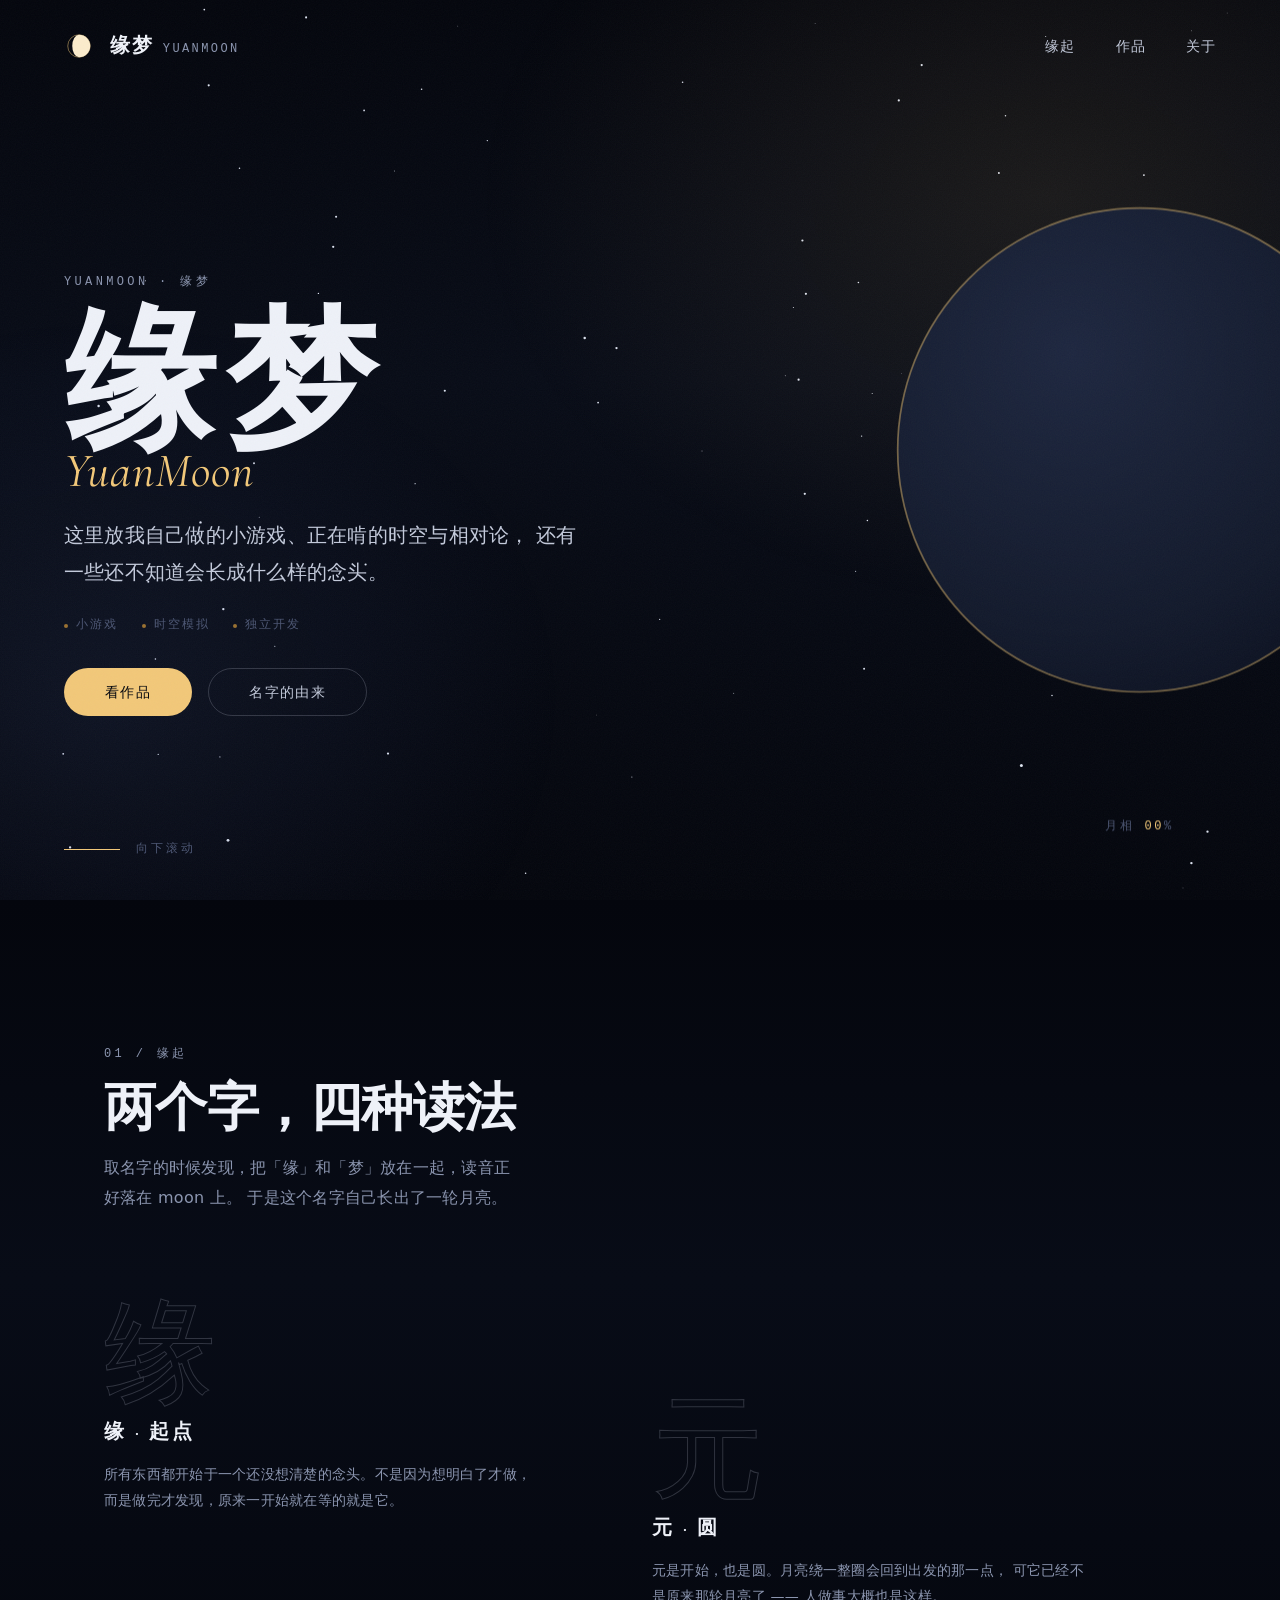
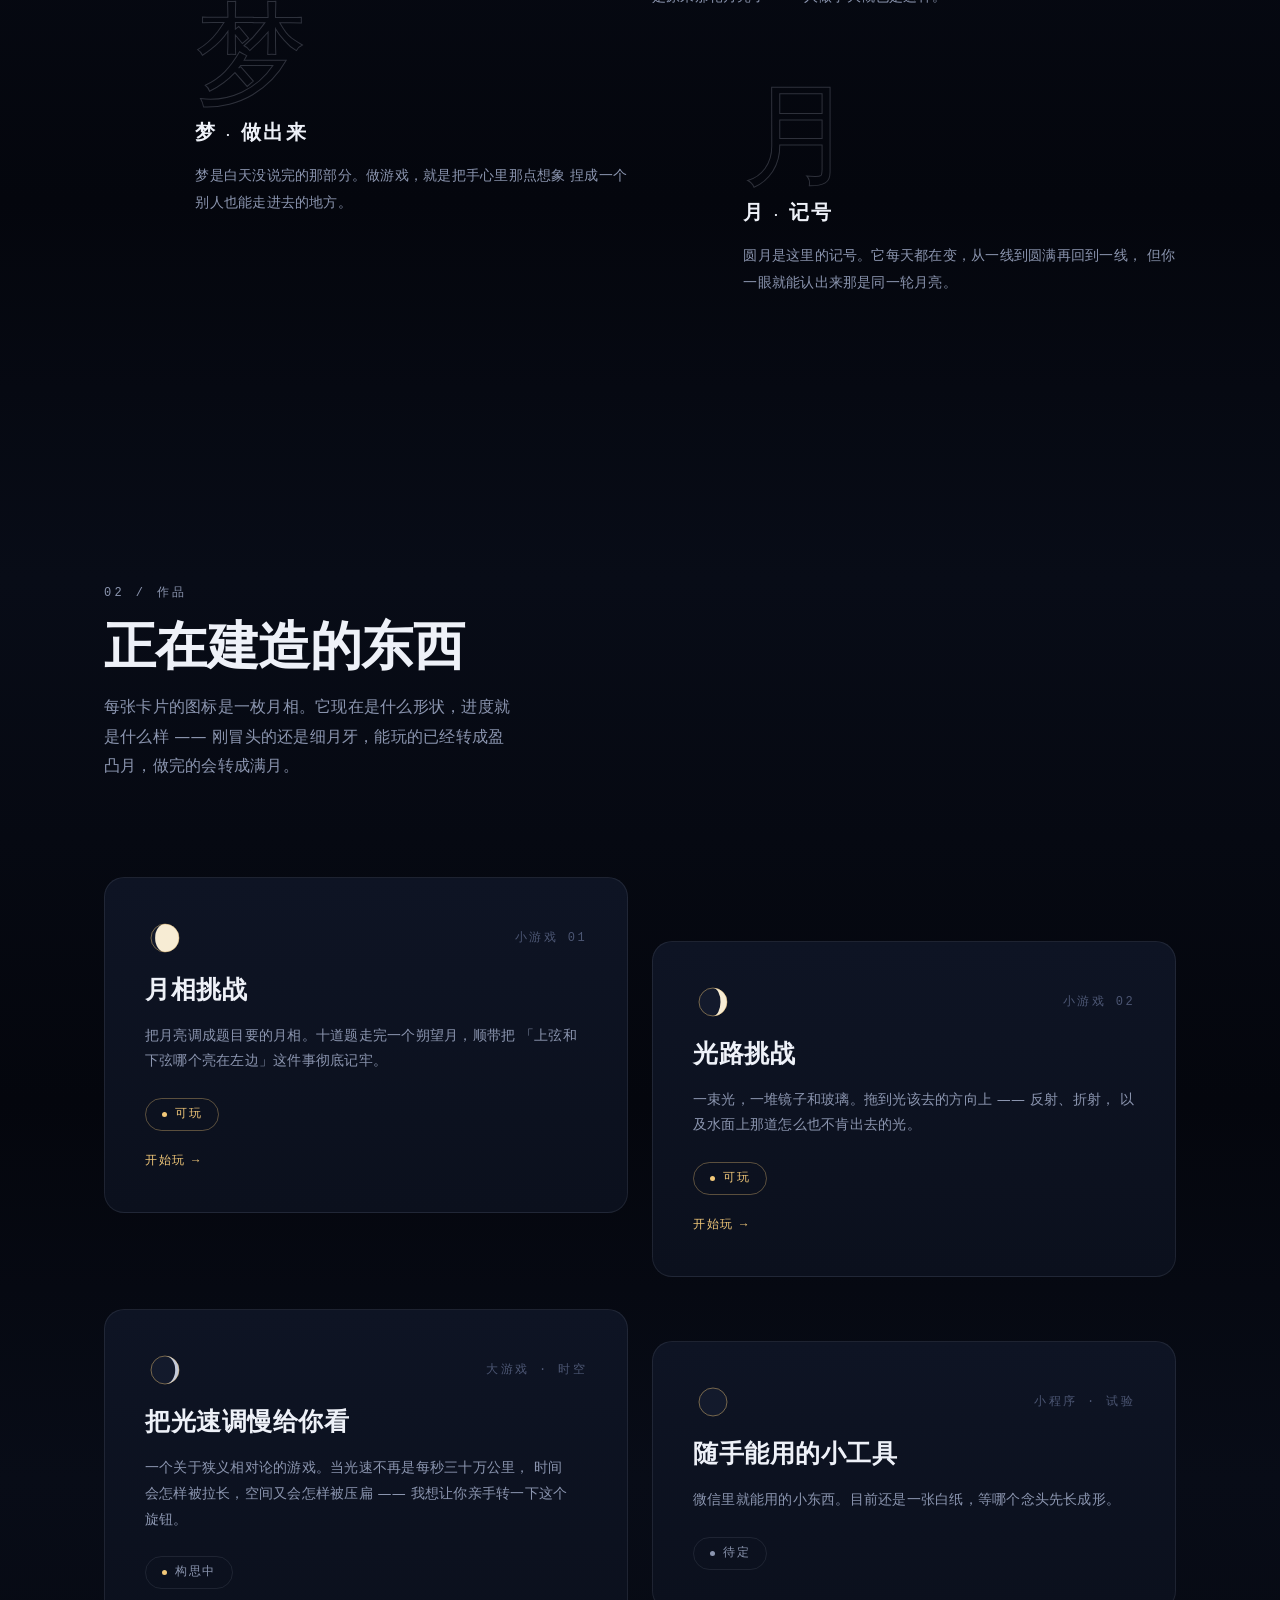
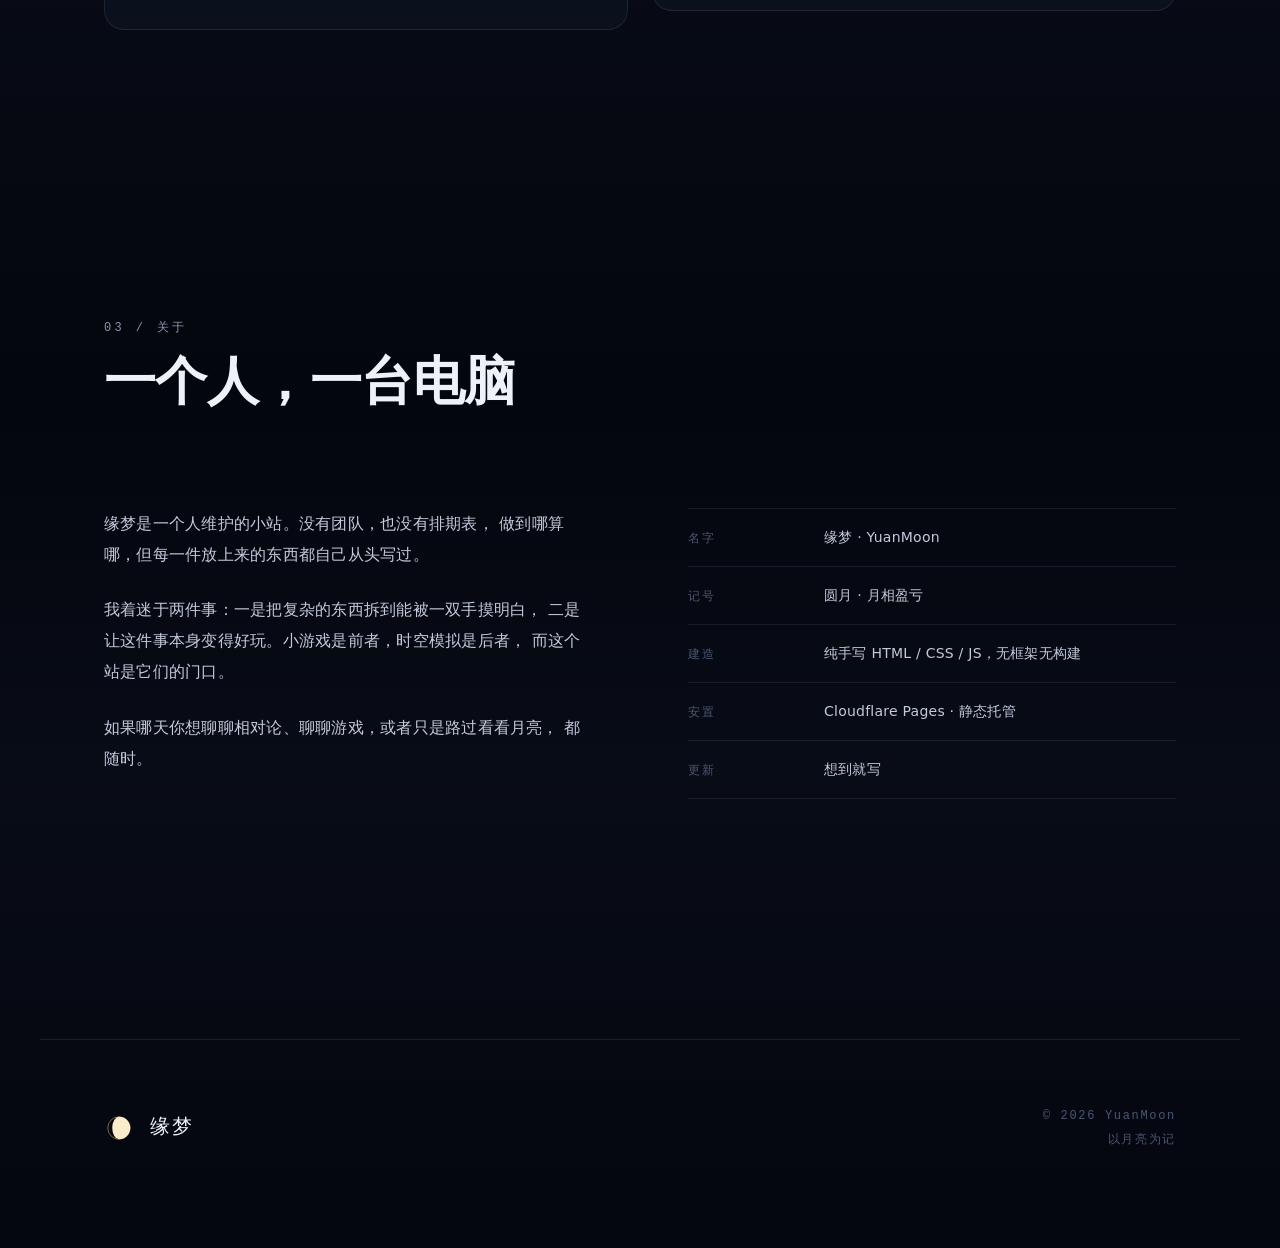
==== commit fe3d4010: "改用 Cloudflare Pages 免费地址，不注册自有域名 航哲决定不领域名，站址就是 yuanmoon.pages.dev。  地址替换（五个文件，14 处） - index.html / g" ====
--- a/index.html
+++ b/index.html
@@ -10,15 +10,18 @@
 
 <!-- 分享卡片：以后发出去至少有个像样的预览。
      og:image 必须是绝对地址，社交平台不会去猜相对路径。
-     域名若是别的，这里的 yuanmoon.me 要一起换。 -->
-<link rel="canonical" href="https://yuanmoon.me/">
+     这里写死的是 Cloudflare Pages 的项目地址 —— 建项目时把项目名填成
+     yuanmoon，地址就是 yuanmoon.pages.dev，与此处一致。
+     项目名若被迫改（重名被占），这里、两个游戏页、robots.txt、sitemap.xml
+     要一起改。 -->
+<link rel="canonical" href="https://yuanmoon.pages.dev/">
 <meta property="og:type" content="website">
 <meta property="og:site_name" content="缘梦 YuanMoon">
 <meta property="og:title" content="缘梦 YuanMoon · 起点与圆满">
 <meta property="og:description" content="一个人的小站。放我自己做的小游戏、正在啃的时空与相对论。">
-<meta property="og:url" content="https://yuanmoon.me/">
+<meta property="og:url" content="https://yuanmoon.pages.dev/">
 <meta property="og:locale" content="zh_CN">
-<meta property="og:image" content="https://yuanmoon.me/assets/img/og-card.png">
+<meta property="og:image" content="https://yuanmoon.pages.dev/assets/img/og-card.png">
 <meta property="og:image:width" content="1200">
 <meta property="og:image:height" content="630">
 <meta property="og:image:alt" content="深空底色上一轮圆月，左侧写着缘梦 YuanMoon">
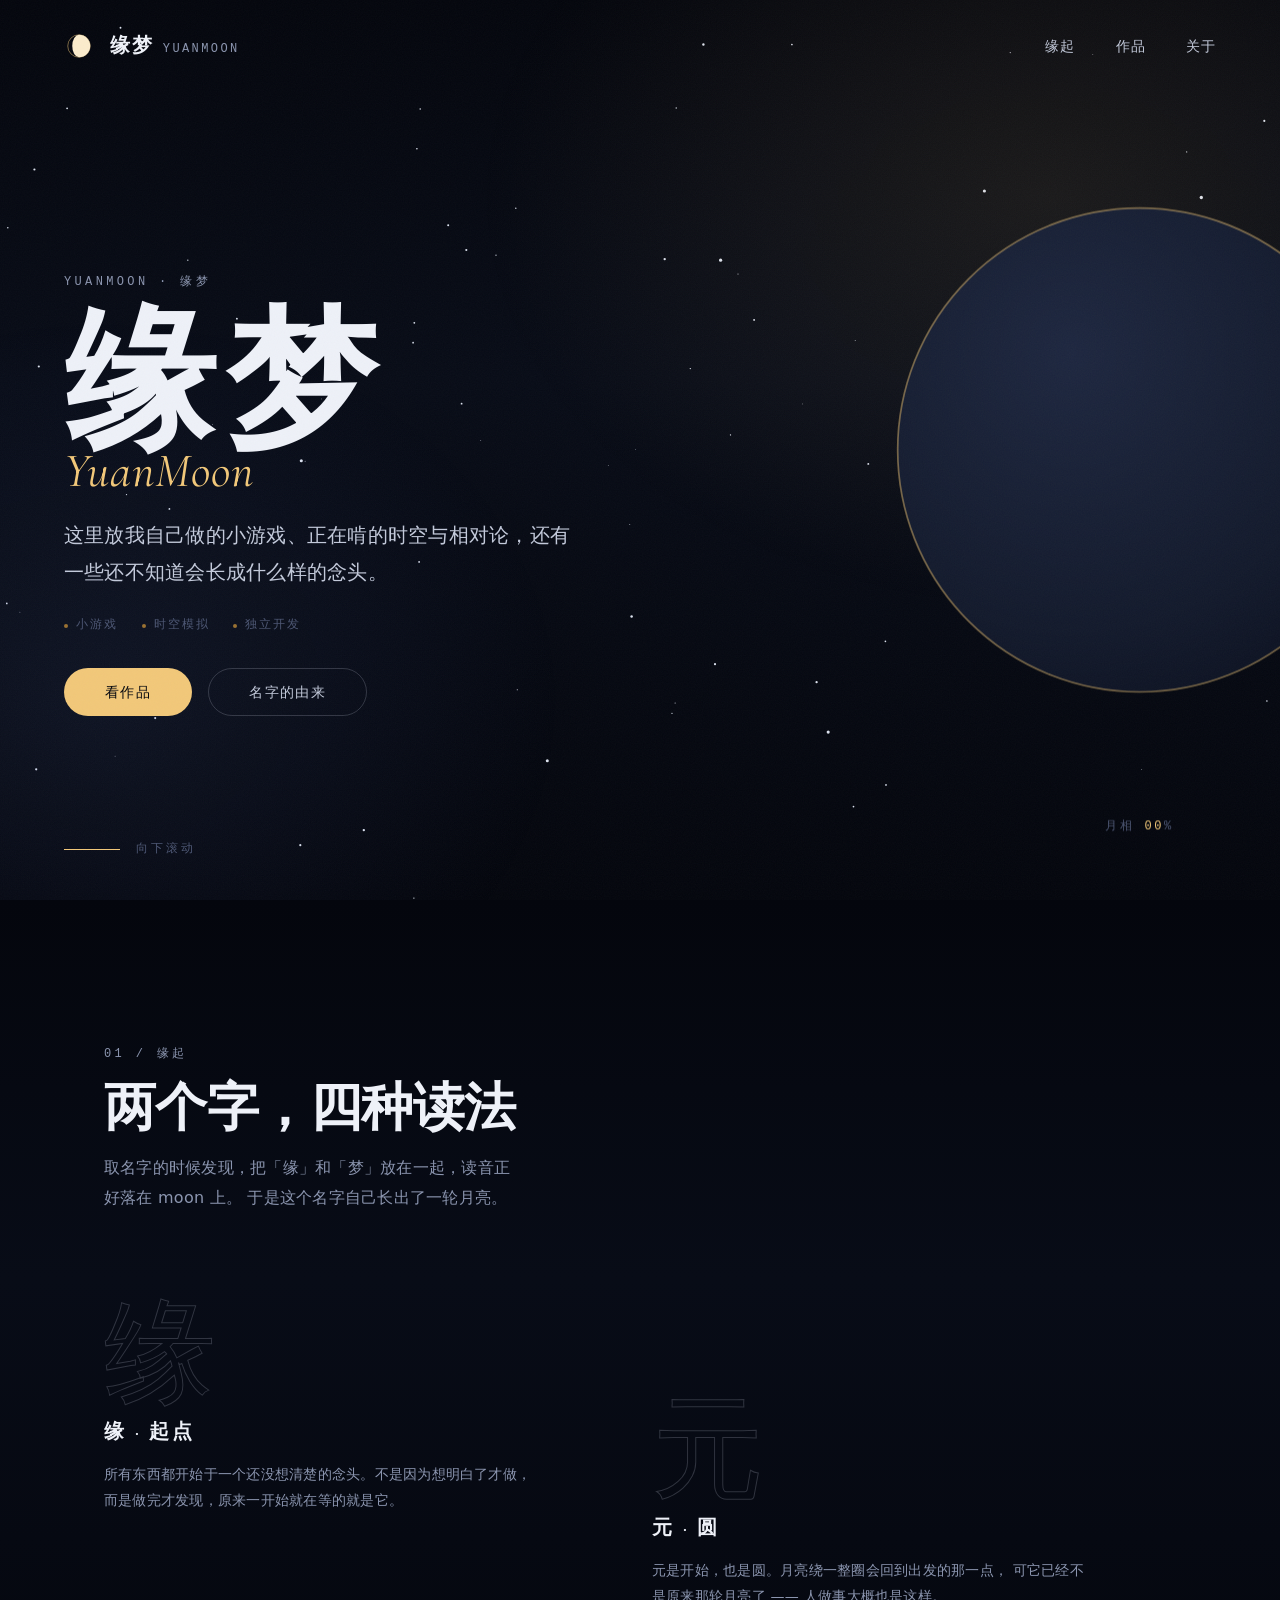
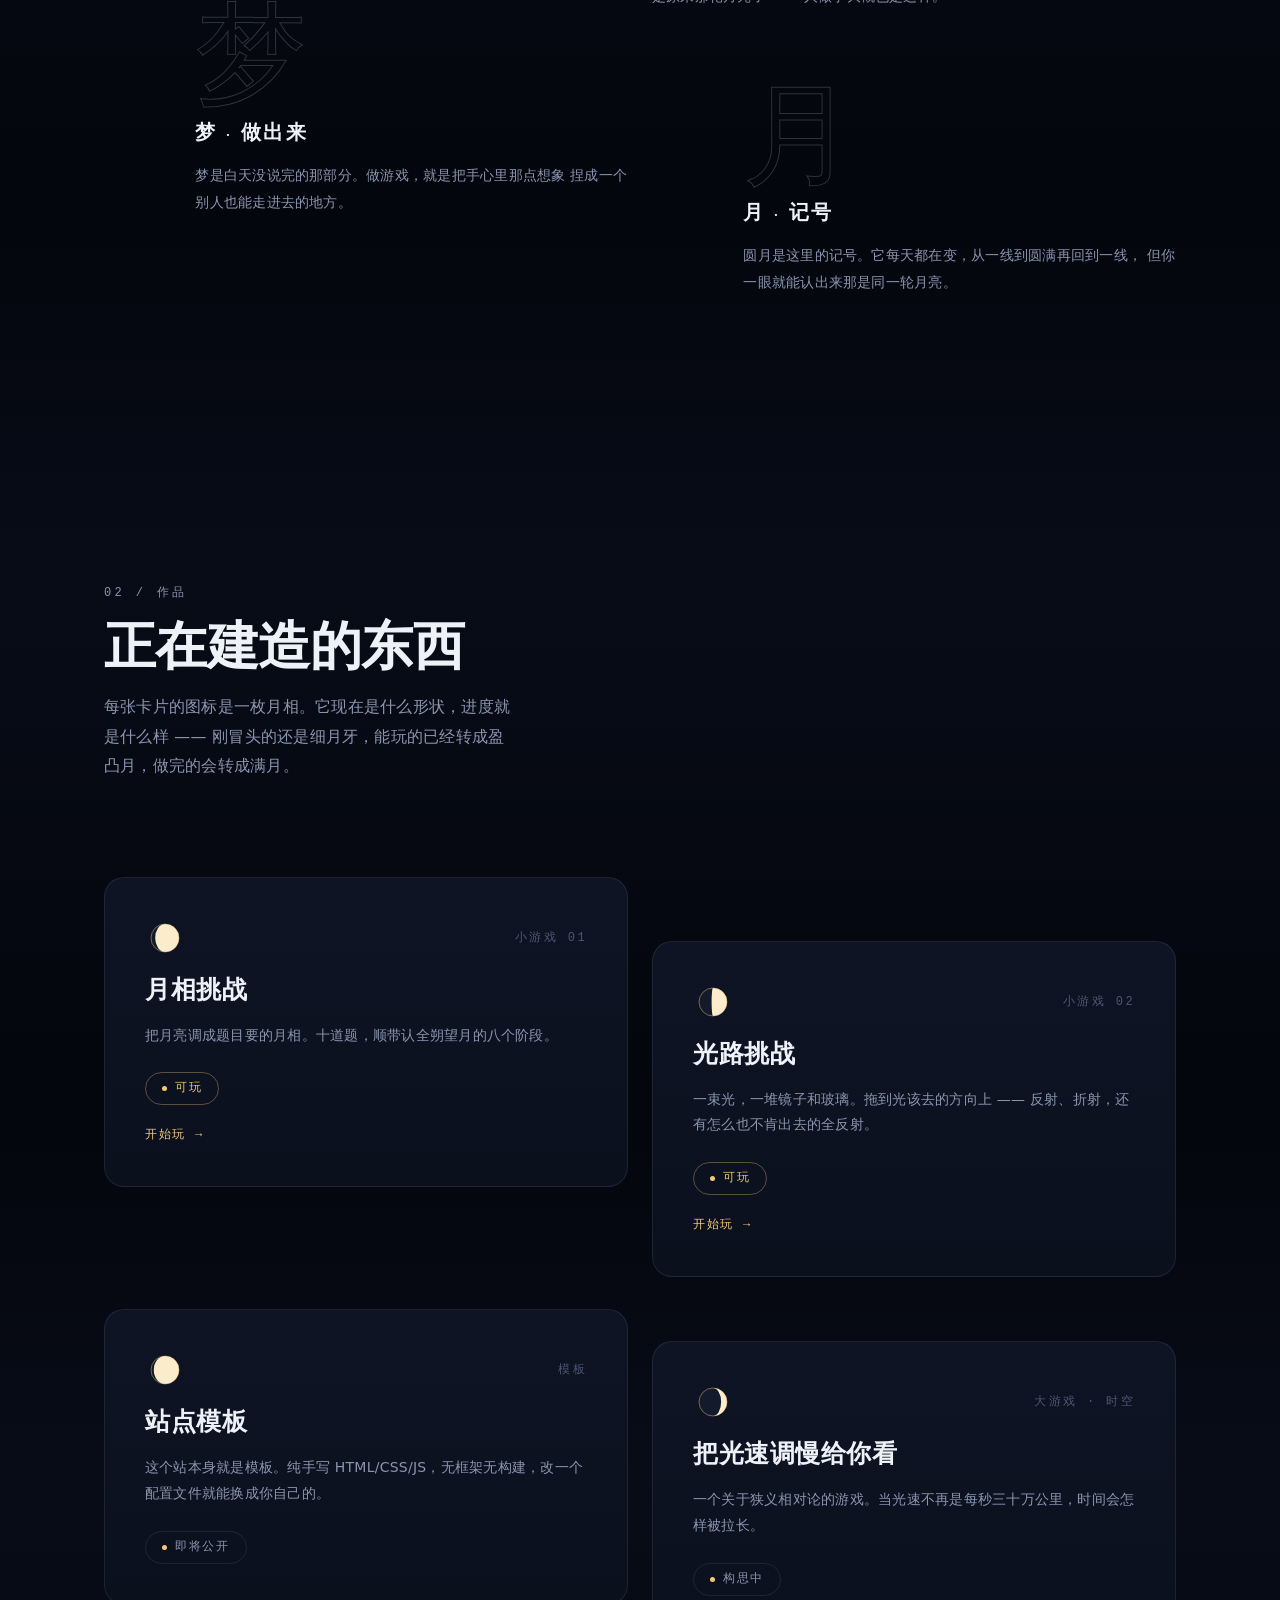
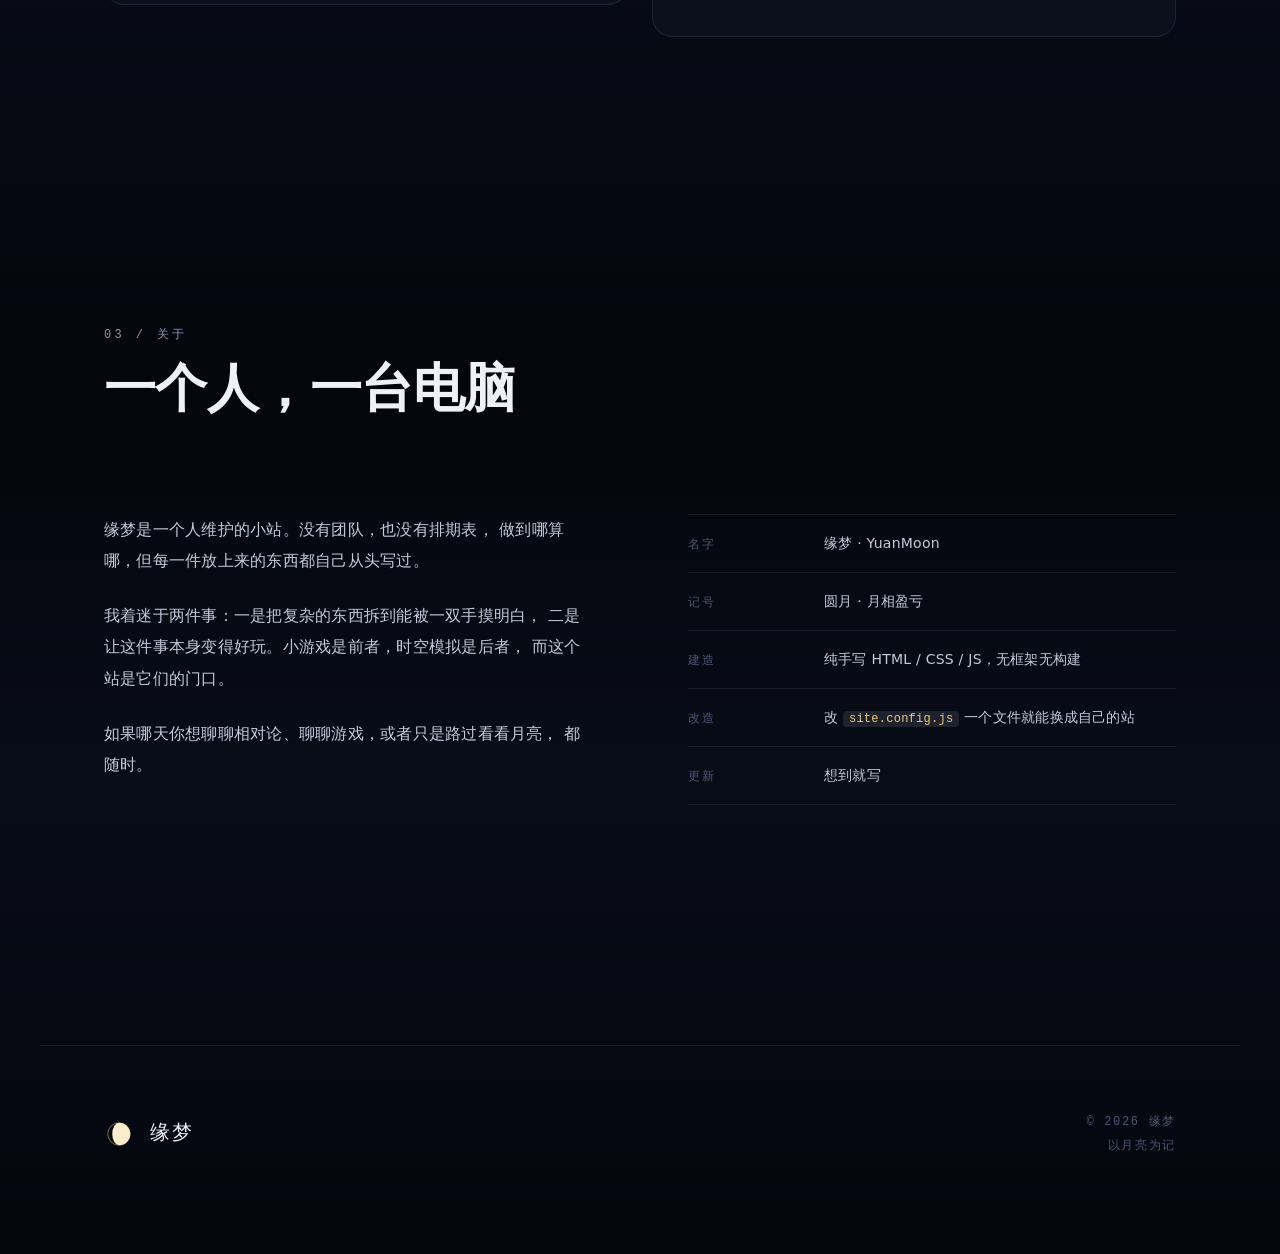
==== commit bcf4bb63: "模板化：色值收口 + 配置化 + 挂上首页 色值收口（33 处） - CSS 里 16 处 rgba(242,200,121,N) → color-mix(in srgb, var(--halo-30" ====
--- a/index.html
+++ b/index.html
@@ -35,6 +35,10 @@
 <link rel="stylesheet" href="styles/base.css">
 <link rel="stylesheet" href="styles/components.css">
 
+<!-- 站点配置。同步加载（不加 defer），保证后面的 apply 脚本能读到它。
+     没有这个文件也能正常工作 —— 页面会退回 HTML 里写好的内容。 -->
+<script src="site.config.js"></script>
+
 <!-- 标记"脚本可用"。滚动入场效果依赖它：万一 JS 挂了或用户禁用脚本，
      页面依然完整可读，而不是留下一片永远不出现的空白。 -->
 <script>document.documentElement.classList.add("js");</script>
@@ -53,13 +57,13 @@
 <header class="site-header" data-scrolled="false" id="siteHeader">
   <a class="brand" href="#top" aria-label="缘梦 YuanMoon 首页">
     <svg class="brand__mark" viewBox="0 0 40 40" aria-hidden="true">
-      <circle cx="20" cy="20" r="15" fill="none" stroke="#f2c879" stroke-width="1.2" opacity="0.55"/>
-      <path d="M20 5 A15 15 0 0 1 20 35 A9 15 0 0 1 20 5 Z" fill="#fbeccc"/>
+      <circle cx="20" cy="20" r="15" fill="none" stroke="var(--halo-300)" stroke-width="1.2" opacity="0.55"/>
+      <path d="M20 5 A15 15 0 0 1 20 35 A9 15 0 0 1 20 5 Z" fill="var(--halo-100)"/>
     </svg>
-    <span class="brand__text">
-      <span class="brand__cn">缘梦</span>
-      <span class="brand__en">YuanMoon</span>
-    </span>
+      <span class="brand__text">
+        <span class="brand__cn" data-site="name">缘梦</span>
+        <span class="brand__en" data-site="nameEn">YuanMoon</span>
+      </span>
   </a>
 
   <nav class="site-nav" aria-label="主导航">
@@ -80,9 +84,9 @@
         <defs>
           <!-- 月晕：月亮外圈那层柔光 -->
           <radialGradient id="moonHaloGradient">
-            <stop offset="62%" stop-color="#f2c879" stop-opacity="0"/>
-            <stop offset="80%" stop-color="#f2c879" stop-opacity="0.30"/>
-            <stop offset="100%" stop-color="#f2c879" stop-opacity="0"/>
+            <stop offset="62%" stop-color="var(--halo-300)" stop-opacity="0"/>
+            <stop offset="80%" stop-color="var(--halo-300)" stop-opacity="0.30"/>
+            <stop offset="100%" stop-color="var(--halo-300)" stop-opacity="0"/>
           </radialGradient>
           <!-- 亮面：左上方受光，右下方转为暖金，模拟满月的实感 -->
           <radialGradient id="moonLit" cx="36%" cy="32%" r="76%">
@@ -105,7 +109,7 @@
         <!-- 亮面：由脚本按相位重算路径 -->
         <path class="moon__lit" id="moonLitPath" d=""/>
         <!-- 月盘外缘：一条金线，让新月时也看得出这是一轮月 -->
-        <circle cx="200" cy="200" r="140" fill="none" stroke="#f2c879" stroke-width="1" opacity="0.45"/>
+        <circle cx="200" cy="200" r="140" fill="none" stroke="var(--halo-300)" stroke-width="1" opacity="0.45"/>
       </svg>
       <p class="hero__moon-caption">月相 <b id="moonPhaseLabel">00</b>%</p>
     </div>
@@ -114,11 +118,11 @@
       <p class="eyebrow">YuanMoon · 缘梦</p>
 
       <h1 class="hero__title" id="heroTitle">
-        <span class="hero__title-cn">缘梦</span>
-        <span class="hero__title-en" lang="en">YuanMoon</span>
+        <span class="hero__title-cn" data-site="name">缘梦</span>
+        <span class="hero__title-en" lang="en" data-site="nameEn">YuanMoon</span>
       </h1>
 
-      <p class="hero__lede">
+      <p class="hero__lede" data-site="lede">
         这里放我自己做的小游戏、正在啃的时空与相对论，
         还有一些还不知道会长成什么样的念头。
       </p>
@@ -199,14 +203,17 @@
       </p>
     </div>
 
-    <div class="works">
+    <!-- 卡片由 site.config.js 的 works 数组渲染（每张卡的月相图标 = 那个 phase）。
+         下面这四张是**禁用 JS 时**的兜底，内容与 site.config.js 保持一致。 -->
+    <div class="works" data-works>
+
       <article class="work work--live">
         <div class="work__head">
-          <!-- 月相即进度：这张已经转到盈凸月（约 85%），对应"可玩，还在加" -->
+          <!-- phase 0.85：k = cos(2π×0.425) = −0.891，亮面 85% -->
           <svg class="work__phase" viewBox="0 0 40 40" aria-hidden="true">
             <circle cx="20" cy="20" r="14" fill="#131a2c"/>
-            <path d="M20 6 A14 14 0 0 1 20 34 A9.9 14 0 0 1 20 6 Z" fill="#f7ecd4"/>
-            <circle cx="20" cy="20" r="14" fill="none" stroke="#f2c879" stroke-width="1" opacity="0.45"/>
+            <path d="M20 6 A14 14 0 0 1 20 34 A9.80 14 0 0 1 20 6 Z" fill="var(--halo-100)"/>
+            <circle cx="20" cy="20" r="14" fill="none" stroke="var(--halo-300)" stroke-width="1" opacity="0.45"/>
           </svg>
           <span class="work__tag">小游戏 01</span>
         </div>
@@ -221,11 +228,11 @@
 
       <article class="work work--live">
         <div class="work__head">
-          <!-- 约 55% 的月牙：比左卡亮一截，对应"也在做了" -->
+          <!-- phase 0.55：k = cos(2π×0.275) = −0.156，刚过右半圈 -->
           <svg class="work__phase" viewBox="0 0 40 40" aria-hidden="true">
             <circle cx="20" cy="20" r="14" fill="#131a2c"/>
-            <path d="M20 6 A14 14 0 0 1 20 34 A7.5 14 0 0 0 20 6 Z" fill="#f7ecd4"/>
-            <circle cx="20" cy="20" r="14" fill="none" stroke="#f2c879" stroke-width="1" opacity="0.45"/>
+            <path d="M20 6 A14 14 0 0 1 20 34 A1.40 14 0 0 1 20 6 Z" fill="var(--halo-100)"/>
+            <circle cx="20" cy="20" r="14" fill="none" stroke="var(--halo-300)" stroke-width="1" opacity="0.45"/>
           </svg>
           <span class="work__tag">小游戏 02</span>
         </div>
@@ -240,11 +247,29 @@
 
       <article class="work">
         <div class="work__head">
-          <!-- 约 12% 的细月牙，对应"构思中"；比左卡细、比右卡有内容 -->
+          <!-- phase 0.90：k = cos(2π×0.45) = −0.951，快满了但还没满 -->
           <svg class="work__phase" viewBox="0 0 40 40" aria-hidden="true">
             <circle cx="20" cy="20" r="14" fill="#131a2c"/>
-            <path d="M20 6 A14 14 0 0 1 20 34 A10.2 14 0 0 0 20 6 Z" fill="#c3cadb"/>
-            <circle cx="20" cy="20" r="14" fill="none" stroke="#f2c879" stroke-width="1" opacity="0.45"/>
+            <path d="M20 6 A14 14 0 0 1 20 34 A11.20 14 0 0 1 20 6 Z" fill="var(--halo-100)"/>
+            <circle cx="20" cy="20" r="14" fill="none" stroke="var(--halo-300)" stroke-width="1" opacity="0.45"/>
+          </svg>
+          <span class="work__tag">模板</span>
+        </div>
+        <h3 class="work__title">站点模板</h3>
+        <p class="work__desc">
+          这个站本身就是模板。纯手写 HTML / CSS / JS，无框架无构建，
+          改一个配置文件就能换成你自己的 —— 不用会写代码。
+        </p>
+        <span class="work__status work__status--soon">即将公开</span>
+      </article>
+
+      <article class="work">
+        <div class="work__head">
+          <!-- phase 0.21：k = cos(2π×0.105) = 0.790，还是一弯细月牙 -->
+          <svg class="work__phase" viewBox="0 0 40 40" aria-hidden="true">
+            <circle cx="20" cy="20" r="14" fill="#131a2c"/>
+            <path d="M20 6 A14 14 0 0 1 20 34 A8.12 14 0 0 0 20 6 Z" fill="var(--halo-100)"/>
+            <circle cx="20" cy="20" r="14" fill="none" stroke="var(--halo-300)" stroke-width="1" opacity="0.45"/>
           </svg>
           <span class="work__tag">大游戏 · 时空</span>
         </div>
@@ -254,22 +279,6 @@
           时间会怎样被拉长，空间又会怎样被压扁 —— 我想让你亲手转一下这个旋钮。
         </p>
         <span class="work__status work__status--soon">构思中</span>
-      </article>
-
-      <article class="work">
-        <div class="work__head">
-          <!-- 新月：还没亮起来，对应"待定" -->
-          <svg class="work__phase" viewBox="0 0 40 40" aria-hidden="true">
-            <circle cx="20" cy="20" r="14" fill="#131a2c"/>
-            <circle cx="20" cy="20" r="14" fill="none" stroke="#f2c879" stroke-width="1" opacity="0.45"/>
-          </svg>
-          <span class="work__tag">小程序 · 试验</span>
-        </div>
-        <h3 class="work__title">随手能用的小工具</h3>
-        <p class="work__desc">
-          微信里就能用的小东西。目前还是一张白纸，等哪个念头先长成形。
-        </p>
-        <span class="work__status">待定</span>
       </article>
     </div>
   </section>
@@ -301,7 +310,7 @@
       <dl class="about__facts">
         <div>
           <dt>名字</dt>
-          <dd>缘梦 · YuanMoon</dd>
+          <dd><span data-site="name">缘梦</span> · <span data-site="nameEn">YuanMoon</span></dd>
         </div>
         <div>
           <dt>记号</dt>
@@ -312,8 +321,8 @@
           <dd>纯手写 HTML / CSS / JS，无框架无构建</dd>
         </div>
         <div>
-          <dt>安置</dt>
-          <dd>Cloudflare Pages · 静态托管</dd>
+          <dt>改造</dt>
+          <dd>改 <code>site.config.js</code> 一个文件就能换成自己的站</dd>
         </div>
         <div>
           <dt>更新</dt>
@@ -328,17 +337,18 @@
 <footer class="site-footer">
   <span class="site-footer__brand">
     <svg class="brand__mark" viewBox="0 0 40 40" aria-hidden="true">
-      <circle cx="20" cy="20" r="15" fill="none" stroke="#f2c879" stroke-width="1.2" opacity="0.55"/>
-      <path d="M20 5 A15 15 0 0 1 20 35 A9 15 0 0 1 20 5 Z" fill="#fbeccc"/>
+      <circle cx="20" cy="20" r="15" fill="none" stroke="var(--halo-300)" stroke-width="1.2" opacity="0.55"/>
+      <path d="M20 5 A15 15 0 0 1 20 35 A9 15 0 0 1 20 5 Z" fill="var(--halo-100)"/>
     </svg>
     缘梦
   </span>
   <p class="site-footer__meta">
-    © 2026 YuanMoon<br>
-    以月亮为记
+    © 2026 <span data-site="name">缘梦</span><br>
+    <span data-site="footnote">以月亮为记</span>
   </p>
 </footer>
 
 <script src="scripts/main.js" defer></script>
+<script src="site.apply.js" defer></script>
 </body>
 </html>
--- a/styles/tokens.css
+++ b/styles/tokens.css
@@ -26,9 +26,15 @@
   --moon-600: #6d7794;
   --moon-700: #4c5673;
 
-  /* ---- 月华金：强调色，单页只用这一个 ---------------------------------- */
+  /* ---- 月华金：强调色，单页只用这一个 ----------------------------------
+     换主题色只需要动 --halo-300。页面上所有半透明层都写成
+     color-mix(..., var(--halo-300) N%, transparent)，会自动跟着变。
+
+     下面这三个是**辅助色阶**，不是主强调色，默认保持原样；
+     整套换色（比如把金色换成蓝色）时手动改它们更好看。
+     site.config.js 里的 accent 只会覆盖 --halo-300 一个。 */
+  --halo-300: #f2c879;                    /* ← 唯一可配置项 */
   --halo-100: #fbeccc;
-  --halo-300: #f2c879;
   --halo-500: #d9a850;
   --halo-700: #9a7130;
 
@@ -50,7 +56,7 @@
 
   --color-border:        rgba(195, 202, 219, 0.10);
   --color-border-strong: rgba(195, 202, 219, 0.22);
-  --color-border-accent: rgba(242, 200, 121, 0.34);
+  --color-border-accent: color-mix(in srgb, var(--halo-300) 34%, transparent);
 
   /* ============================ 字体系统 =================================
      展示字：Cormorant Garamond —— 高对比度衬线，笔画像星图上的刻线。
@@ -101,7 +107,7 @@
   --shadow-1: 0 2px 8px rgba(2, 4, 10, 0.45);
   --shadow-2: 0 8px 28px rgba(2, 4, 10, 0.55);
   --shadow-3: 0 24px 64px rgba(2, 4, 10, 0.65);
-  --glow-halo: 0 0 48px rgba(242, 200, 121, 0.16);
+  --glow-halo: 0 0 48px color-mix(in srgb, var(--halo-300) 16%, transparent);
 
   /* ============================ 动效 ==================================== */
   --ease-out:   cubic-bezier(0.16, 1, 0.3, 1);
--- a/styles/base.css
+++ b/styles/base.css
@@ -148,6 +148,20 @@
 ::selection {
   background-color: var(--color-accent);
   color: var(--ink-950);
+}
+
+/* ============================== 行内代码 ================================
+   正文里提到文件名、命令这类东西时用 <code>。不加样式的话浏览器会
+   给它默认等宽体，在深空底上和一整套衬线正文打架。 */
+code {
+  padding: 1px 6px;
+  border-radius: var(--radius-sm);
+  background: color-mix(in srgb, var(--moon-300) 12%, transparent);
+  font-family: var(--font-mono);
+  font-size: 0.86em;
+  letter-spacing: 0.02em;
+  color: var(--color-accent);
+  word-break: break-all;
 }
 
 /* ============================== 滚动条 ================================== */
--- a/styles/components.css
+++ b/styles/components.css
@@ -26,7 +26,7 @@
   position: absolute;
   inset: 0;
   background:
-    radial-gradient(58rem 42rem at 82% 22%, rgba(242, 200, 121, 0.09), transparent 62%),
+    radial-gradient(58rem 42rem at 82% 22%, color-mix(in srgb, var(--halo-300) 9%, transparent), transparent 62%),
     radial-gradient(48rem 40rem at 8% 78%, rgba(94, 116, 190, 0.11), transparent 60%);
 }
 
@@ -386,7 +386,7 @@
 .btn--ghost:hover {
   border-color: var(--color-border-accent);
   color: var(--color-text);
-  background: rgba(242, 200, 121, 0.06);
+  background: color-mix(in srgb, var(--halo-300) 6%, transparent);
 }
 
 /* 禁用态：整个站点的按钮都可能有这一态 */
@@ -519,7 +519,7 @@
 }
 .gloss__item:hover .gloss__glyph {
   -webkit-text-stroke-color: var(--color-accent);
-  color: rgba(242, 200, 121, 0.06);
+  color: color-mix(in srgb, var(--halo-300) 6%, transparent);
 }
 
 .gloss__item h3 {
@@ -590,7 +590,7 @@
   width: 70%;
   aspect-ratio: 1;
   border-radius: 50%;
-  background: radial-gradient(circle, rgba(242, 200, 121, 0.16), transparent 68%);
+  background: radial-gradient(circle, color-mix(in srgb, var(--halo-300) 16%, transparent), transparent 68%);
   opacity: 0;
   transition: opacity var(--dur-slow) var(--ease-out);
   pointer-events: none;
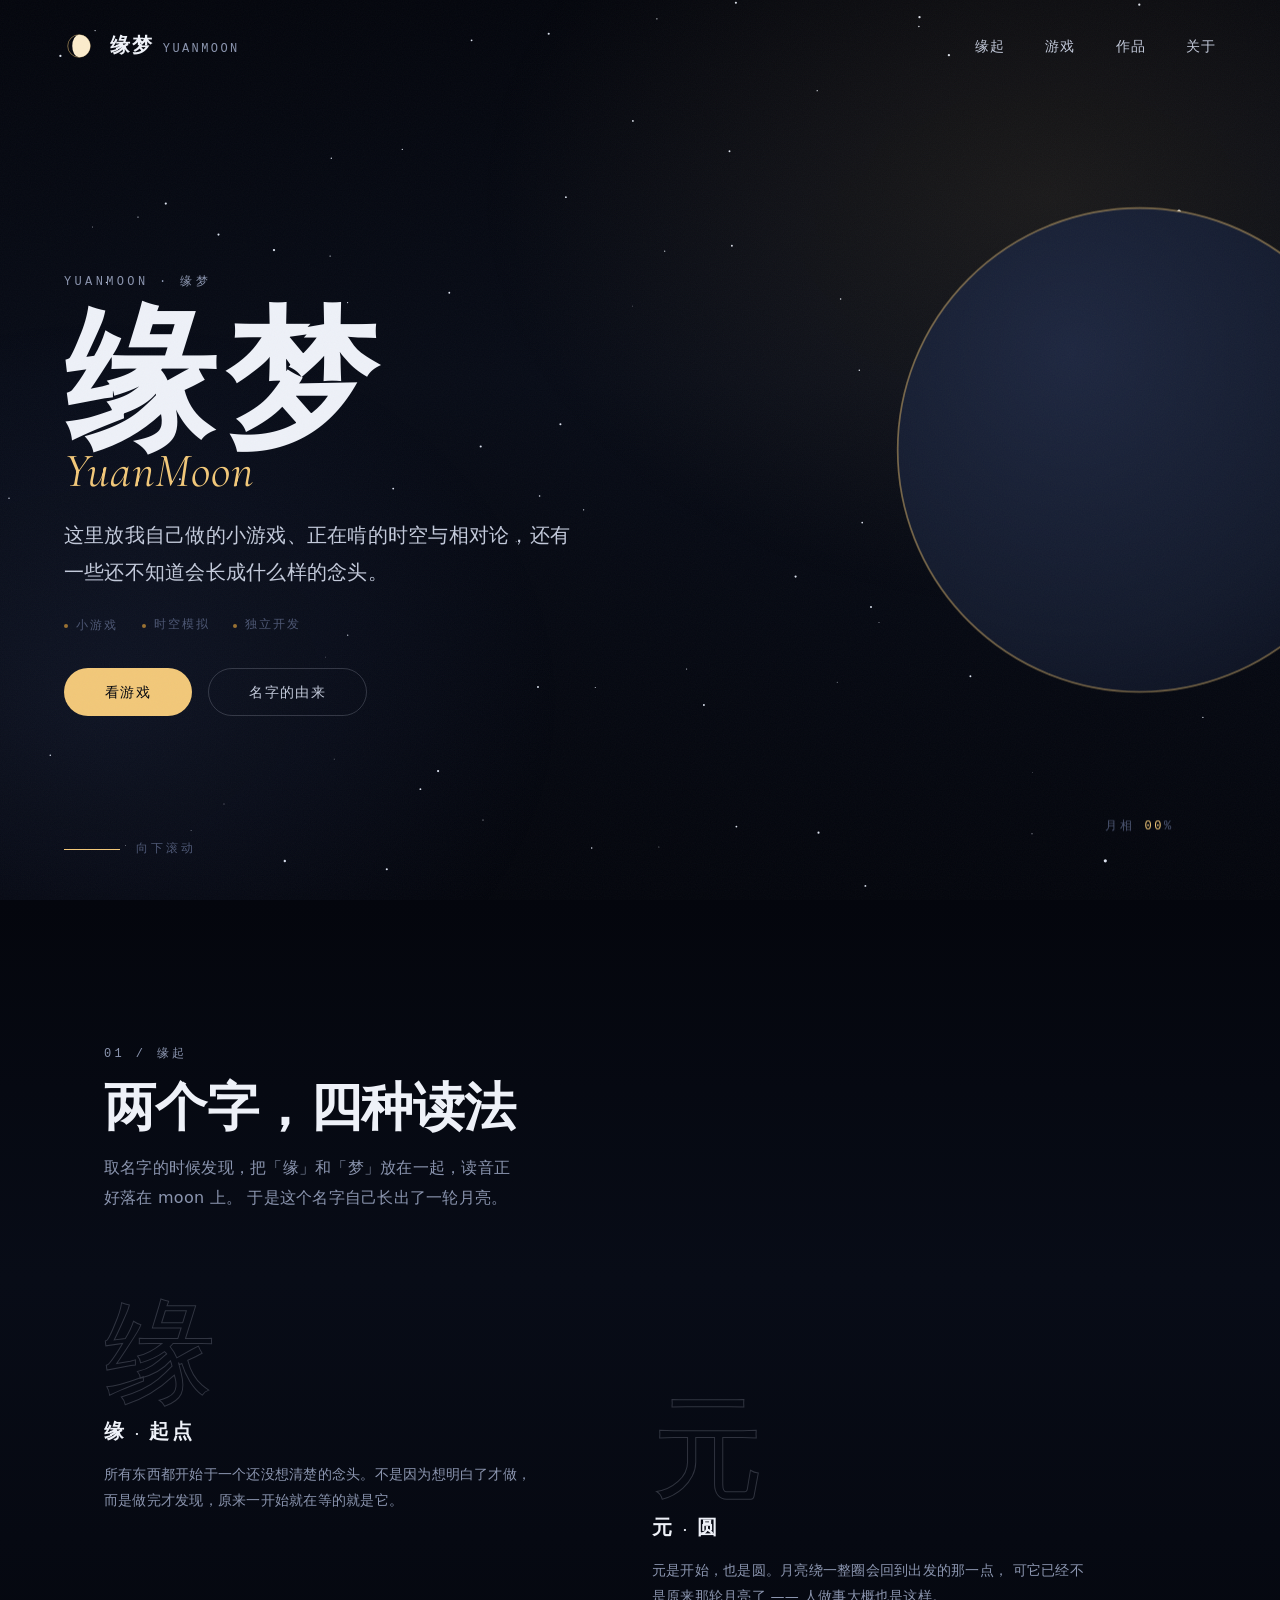
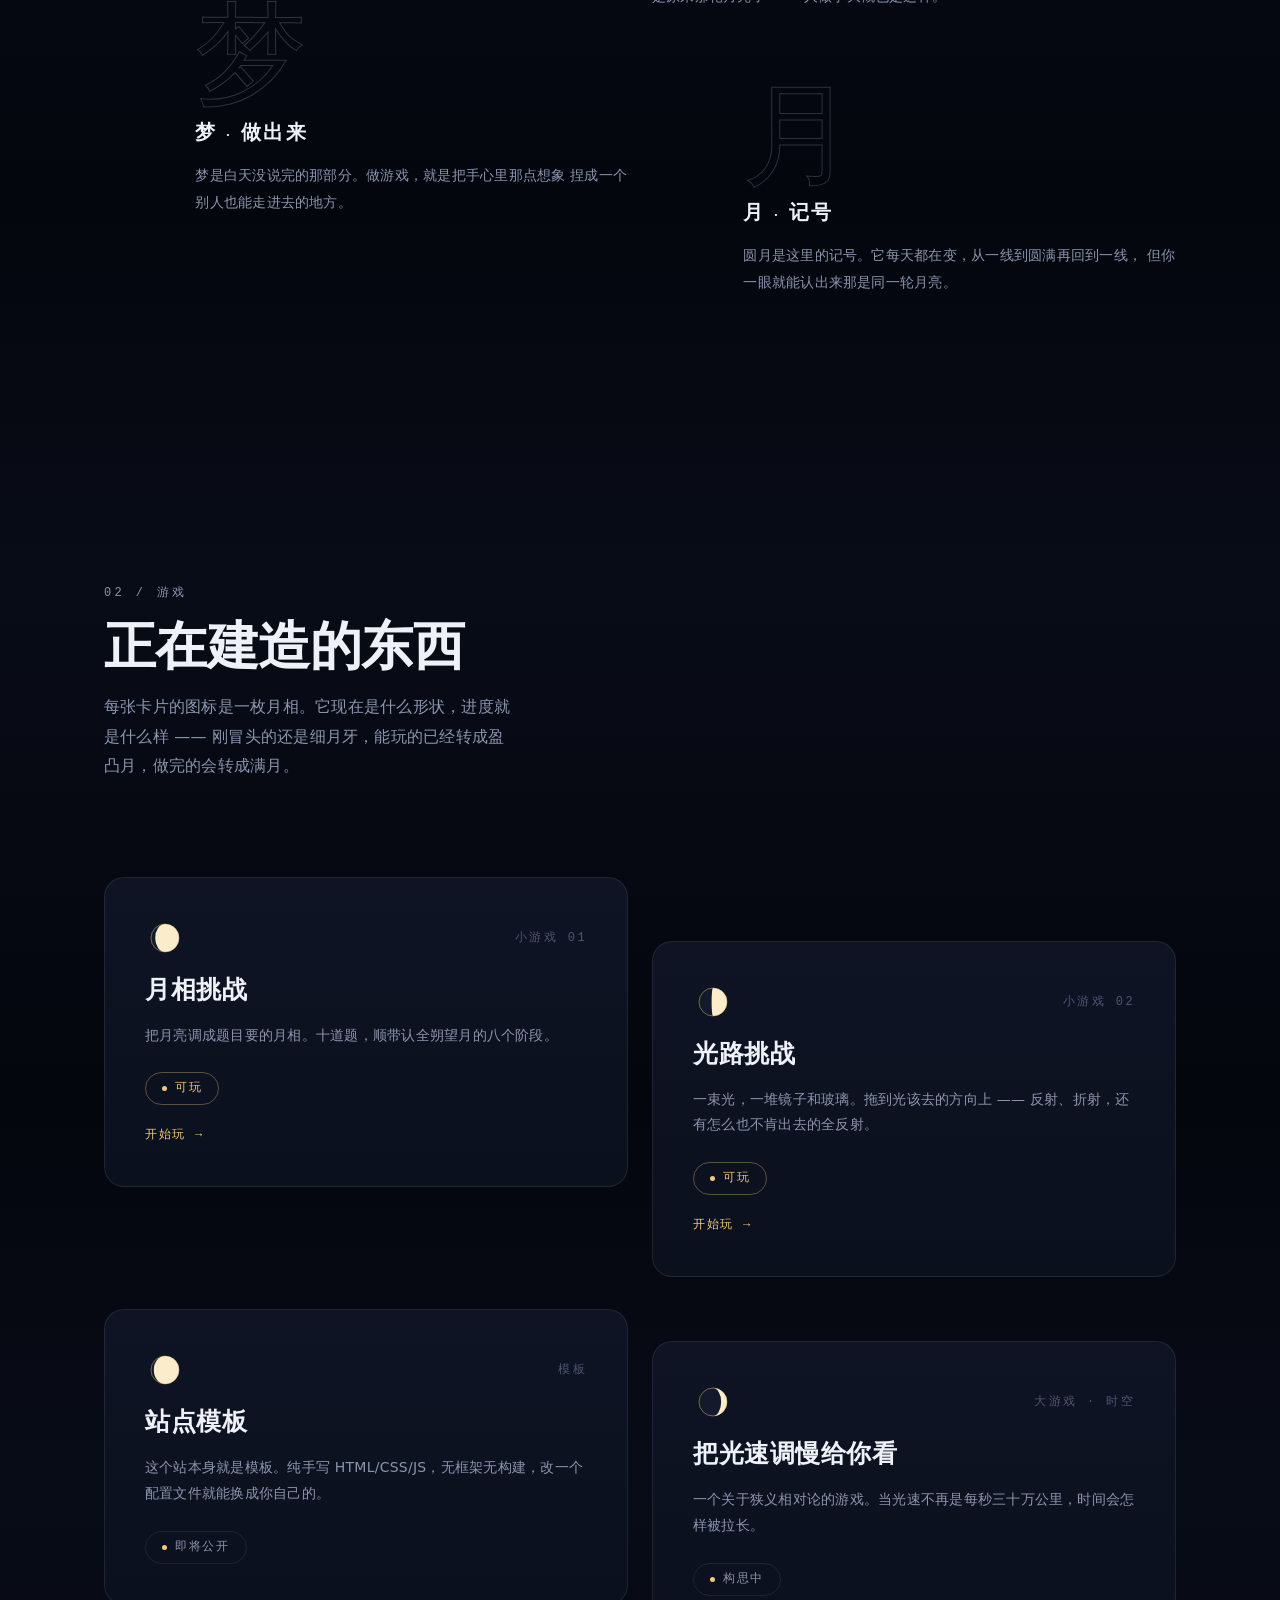
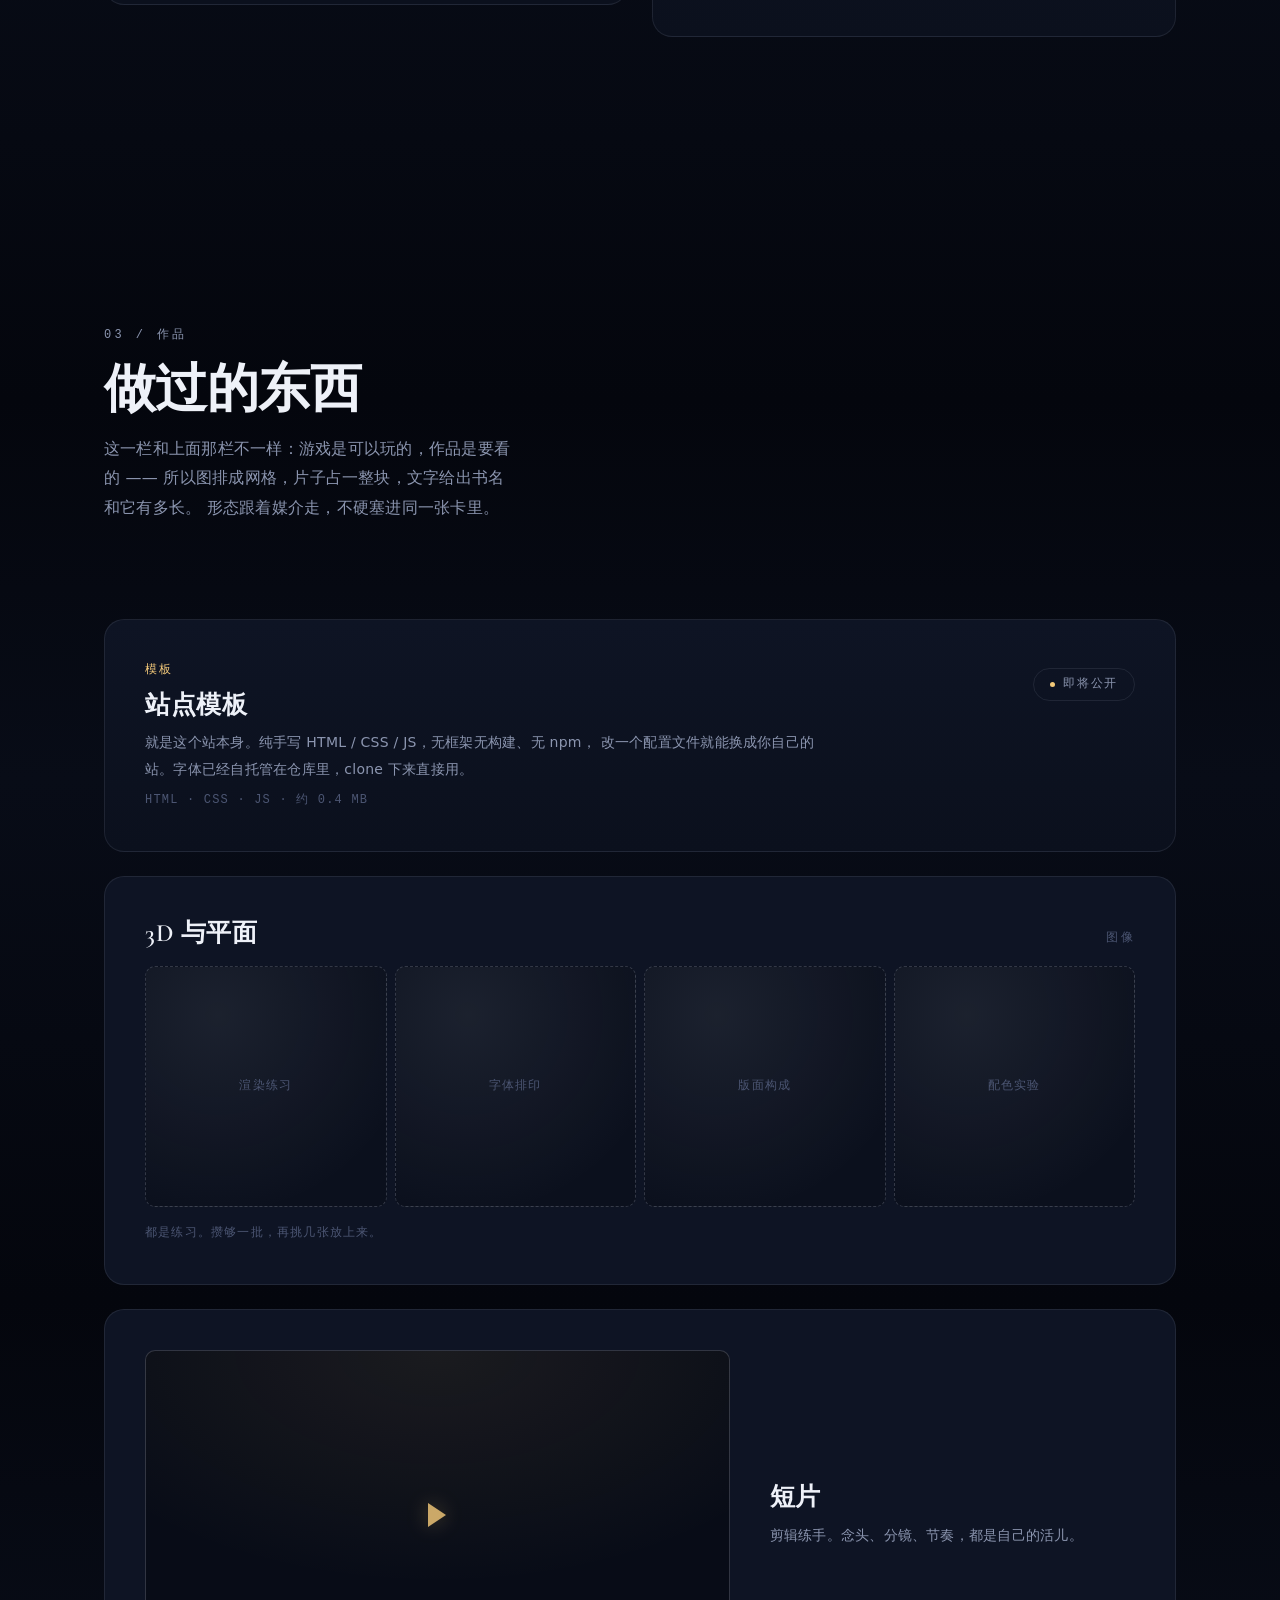
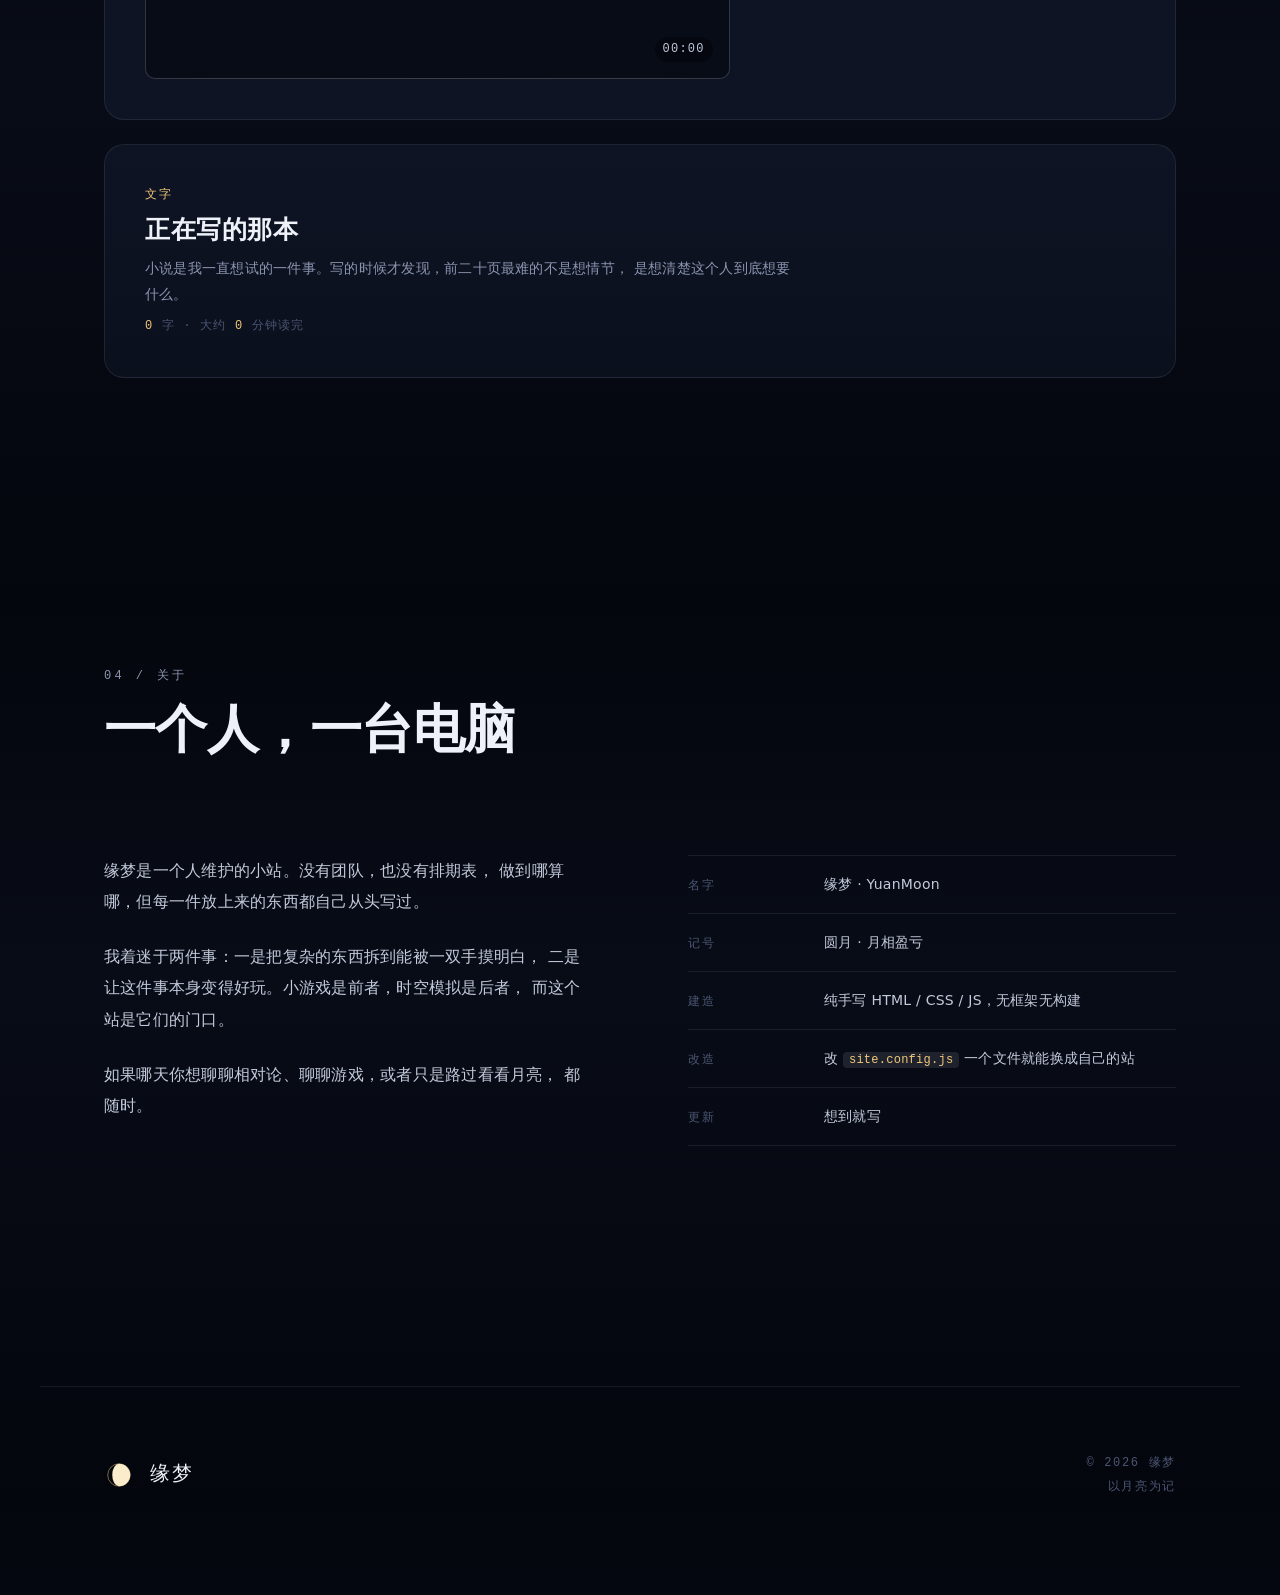
==== commit 2bec2c32: "拆出真正的作品栏：按媒介分四种形态 之前叫「作品」的那一栏里放的四项全是游戏和计划，真正的作品 （3D / 平面 / 剪辑 / 小说）一张都没有。这轮补上。  栏目重排 - 02 / 作品 → 02 " ====
--- a/index.html
+++ b/index.html
@@ -68,6 +68,7 @@
 
   <nav class="site-nav" aria-label="主导航">
     <a class="site-nav__link" href="#origin">缘起</a>
+    <a class="site-nav__link" href="#games">游戏</a>
     <a class="site-nav__link" href="#works">作品</a>
     <a class="site-nav__link" href="#about">关于</a>
   </nav>
@@ -134,7 +135,7 @@
       </ul>
 
       <div class="hero__actions">
-        <a class="btn btn--primary" href="#works">看作品</a>
+        <a class="btn btn--primary" href="#games">看游戏</a>
         <a class="btn btn--ghost" href="#origin">名字的由来</a>
       </div>
     </div>
@@ -193,10 +194,10 @@
   </section>
 
   <!-- ==================== 作品 ==================== -->
-  <section class="section reveal" id="works" aria-labelledby="worksTitle">
+  <section class="section reveal" id="games" aria-labelledby="gamesTitle">
     <div class="section__head">
-      <p class="eyebrow">02 / 作品</p>
-      <h2 id="worksTitle">正在建造的东西</h2>
+      <p class="eyebrow">02 / 游戏</p>
+      <h2 id="gamesTitle">正在建造的东西</h2>
       <p class="hero__lede" style="font-size:var(--fs-base);color:var(--color-muted)">
         每张卡片的图标是一枚月相。它现在是什么形状，进度就是什么样 ——
         刚冒头的还是细月牙，能玩的已经转成盈凸月，做完的会转成满月。
@@ -283,10 +284,83 @@
     </div>
   </section>
 
+  <!-- ==================== 作品 ==================== -->
+  <section class="section reveal" id="works" aria-labelledby="worksTitle">
+    <div class="section__head">
+      <p class="eyebrow">03 / 作品</p>
+      <h2 id="worksTitle">做过的东西</h2>
+      <p class="hero__lede" style="font-size:var(--fs-base);color:var(--color-muted)">
+        这一栏和上面那栏不一样：游戏是可以玩的，作品是要看的 ——
+        所以图排成网格，片子占一整块，文字给出书名和它有多长。
+        形态跟着媒介走，不硬塞进同一张卡里。
+      </p>
+    </div>
+
+    <div class="projects" data-projects>
+
+      <!-- 工具类：能带走的东西。宽卡，带一个明确的动作 -->
+      <article class="tool">
+        <div class="tool__body">
+          <p class="tool__kind">模板</p>
+          <h3 class="tool__title">站点模板</h3>
+          <p class="tool__desc">
+            就是这个站本身。纯手写 HTML / CSS / JS，无框架无构建、无 npm，
+            改一个配置文件就能换成你自己的站。字体已经自托管在仓库里，clone 下来直接用。
+          </p>
+          <p class="tool__meta">HTML · CSS · JS · 约 0.4 MB</p>
+        </div>
+        <div class="tool__aside">
+          <span class="work__status work__status--soon">即将公开</span>
+        </div>
+      </article>
+
+      <!-- 图集类：3D 渲染、平面设计 -->
+      <article class="shot">
+        <div class="shot__head">
+          <h3 class="shot__title">3D 与平面</h3>
+          <span class="shot__kind">图像</span>
+        </div>
+        <div class="shot__grid" aria-hidden="true">
+          <div class="shot__cell"><span>渲染练习</span></div>
+          <div class="shot__cell"><span>字体排印</span></div>
+          <div class="shot__cell"><span>版面构成</span></div>
+          <div class="shot__cell"><span>配色实验</span></div>
+        </div>
+        <p class="shot__note">都是练习。攒够一批，再挑几张放上来。</p>
+      </article>
+
+      <!-- 视频类：剪辑 -->
+      <article class="film">
+        <div class="film__frame" aria-hidden="true">
+          <span class="film__play"></span>
+          <span class="film__len">00:00</span>
+        </div>
+        <div class="film__body">
+          <h3 class="film__title">短片</h3>
+          <p class="film__desc">
+            剪辑练手。念头、分镜、节奏，都是自己的活儿。
+          </p>
+        </div>
+      </article>
+
+      <!-- 文字类：小说、随笔 -->
+      <article class="writ">
+        <p class="writ__kind">文字</p>
+        <h3 class="writ__title">正在写的那本</h3>
+        <p class="writ__desc">
+          小说是我一直想试的一件事。写的时候才发现，前二十页最难的不是想情节，
+          是想清楚这个人到底想要什么。
+        </p>
+        <p class="writ__meta"><b>0</b> 字 · 大约 <b>0</b> 分钟读完</p>
+      </article>
+
+    </div>
+  </section>
+
   <!-- ==================== 关于 ==================== -->
   <section class="section reveal" id="about" aria-labelledby="aboutTitle">
     <div class="section__head">
-      <p class="eyebrow">03 / 关于</p>
+      <p class="eyebrow">04 / 关于</p>
       <h2 id="aboutTitle">一个人，一台电脑</h2>
     </div>
 
--- a/styles/components.css
+++ b/styles/components.css
@@ -723,9 +723,184 @@
   transform: translateX(5px);
 }
 
+/* ======================================================================
+   7. 作品区：按媒介分形态
+   ----------------------------------------------------------------------
+   游戏是"能玩的"，作品是"要看的"，所以不该共用同一张卡：
+     工具  → 宽卡 + 一个明确动作（能带走的东西）
+     图像  → 缩略图网格（3D 渲染、平面设计）
+     视频  → 整块封面（剪辑）
+     文字  → 条目 + 字数（小说、随笔）
+   ====================================================================== */
+.projects {
+  display: grid;
+  gap: var(--space-4);
+}
+
+/* ---------------------------- 工具 ------------------------------------ */
+.tool {
+  display: grid;
+  grid-template-columns: minmax(0, 1fr) auto;
+  align-items: start;
+  gap: var(--space-5);
+  padding: var(--space-5);
+  background: linear-gradient(180deg, var(--color-surface), var(--ink-850));
+  border: 1px solid var(--color-border);
+  border-radius: var(--radius-lg);
+  transition: border-color var(--dur-base) ease-out;
+}
+.tool:hover { border-color: var(--color-border-accent); }
+
+.tool__body { display: grid; gap: var(--space-2); }
+.tool__kind,
+.shot__kind,
+.writ__kind {
+  font-family: var(--font-mono);
+  font-size: var(--fs-xs);
+  letter-spacing: 0.2em;
+  color: var(--color-accent);
+}
+.tool__title,
+.shot__title,
+.film__title,
+.writ__title {
+  font-family: var(--font-display);
+  font-size: var(--fs-lg);
+  font-weight: 600;
+  letter-spacing: 0.02em;
+  line-height: 1.3;
+}
+.tool__desc,
+.film__desc,
+.writ__desc {
+  max-width: 48em;
+  font-size: var(--fs-sm);
+  line-height: 1.9;
+  color: var(--color-muted);
+}
+.tool__meta,
+.shot__note,
+.film__len,
+.writ__meta {
+  font-family: var(--font-mono);
+  font-size: var(--fs-xs);
+  letter-spacing: 0.1em;
+  color: var(--color-faint);
+}
+.tool__aside { justify-self: end; }
+
+/* ---------------------------- 图集 ------------------------------------ */
+.shot {
+  display: grid;
+  gap: var(--space-3);
+  padding: var(--space-5);
+  background: var(--color-surface);
+  border: 1px solid var(--color-border);
+  border-radius: var(--radius-lg);
+}
+.shot__head {
+  display: flex;
+  align-items: baseline;
+  justify-content: space-between;
+  gap: var(--space-3);
+}
+.shot__kind { color: var(--color-faint); }
+
+/* 占位格用渐变而不是图片文件 —— 现在还没有真图，
+   结构先立起来，以后换成 <img> 就行，尺寸比例不变。 */
+.shot__grid {
+  display: grid;
+  grid-template-columns: repeat(4, minmax(0, 1fr));
+  gap: var(--space-2);
+}
+.shot__cell {
+  display: grid;
+  place-items: center;
+  aspect-ratio: 1 / 1;
+  border: 1px dashed var(--color-border-strong);
+  border-radius: var(--radius-md);
+  background:
+    radial-gradient(120% 120% at 30% 20%,
+      color-mix(in srgb, var(--moon-300) 9%, transparent), transparent 70%),
+    var(--ink-850);
+  font-family: var(--font-mono);
+  font-size: var(--fs-xs);
+  letter-spacing: 0.1em;
+  color: var(--color-faint);
+  text-align: center;
+  padding: var(--space-2);
+}
+
+/* ---------------------------- 视频 ------------------------------------ */
+.film {
+  display: grid;
+  grid-template-columns: minmax(0, 1.6fr) minmax(0, 1fr);
+  gap: var(--space-5);
+  align-items: center;
+  padding: var(--space-5);
+  background: var(--color-surface);
+  border: 1px solid var(--color-border);
+  border-radius: var(--radius-lg);
+}
+.film__frame {
+  position: relative;
+  display: grid;
+  place-items: center;
+  aspect-ratio: 16 / 9;
+  border: 1px solid var(--color-border-strong);
+  border-radius: var(--radius-md);
+  background:
+    radial-gradient(110% 110% at 50% 0%,
+      color-mix(in srgb, var(--halo-300) 8%, transparent), transparent 65%),
+    var(--ink-900);
+  overflow: hidden;
+}
+/* 播放三角：纯 CSS，不引图标字体也不引图片 */
+.film__play {
+  width: 0;
+  height: 0;
+  border-left: 18px solid
+    color-mix(in srgb, var(--color-accent) 82%, transparent);
+  border-top: 12px solid transparent;
+  border-bottom: 12px solid transparent;
+  filter: drop-shadow(0 0 10px
+    color-mix(in srgb, var(--color-accent) 34%, transparent));
+}
+.film__len {
+  position: absolute;
+  right: var(--space-3);
+  bottom: var(--space-3);
+  padding: 2px 8px;
+  border-radius: var(--radius-full);
+  background: color-mix(in srgb, var(--ink-950) 72%, transparent);
+  color: var(--color-text-soft);
+}
+.film__body { display: grid; gap: var(--space-2); }
+
+/* ---------------------------- 文字 ------------------------------------ */
+.writ {
+  display: grid;
+  gap: var(--space-2);
+  padding: var(--space-5);
+  background: linear-gradient(180deg, var(--color-surface), var(--ink-850));
+  border: 1px solid var(--color-border);
+  border-radius: var(--radius-lg);
+}
+.writ__meta b {
+  font-weight: 400;
+  color: var(--color-accent);
+  font-variant-numeric: tabular-nums;
+}
+
 @media (max-width: 900px) {
   .works { grid-template-columns: 1fr; }
   .work:nth-child(n) { margin-top: 0; }
+
+  /* 窄屏：工具卡与视频卡收成单列，缩略图网格降为两列 */
+  .tool,
+  .film { grid-template-columns: 1fr; }
+  .tool__aside { justify-self: start; }
+  .shot__grid { grid-template-columns: repeat(2, minmax(0, 1fr)); }
 }
 
 /* ======================================================================
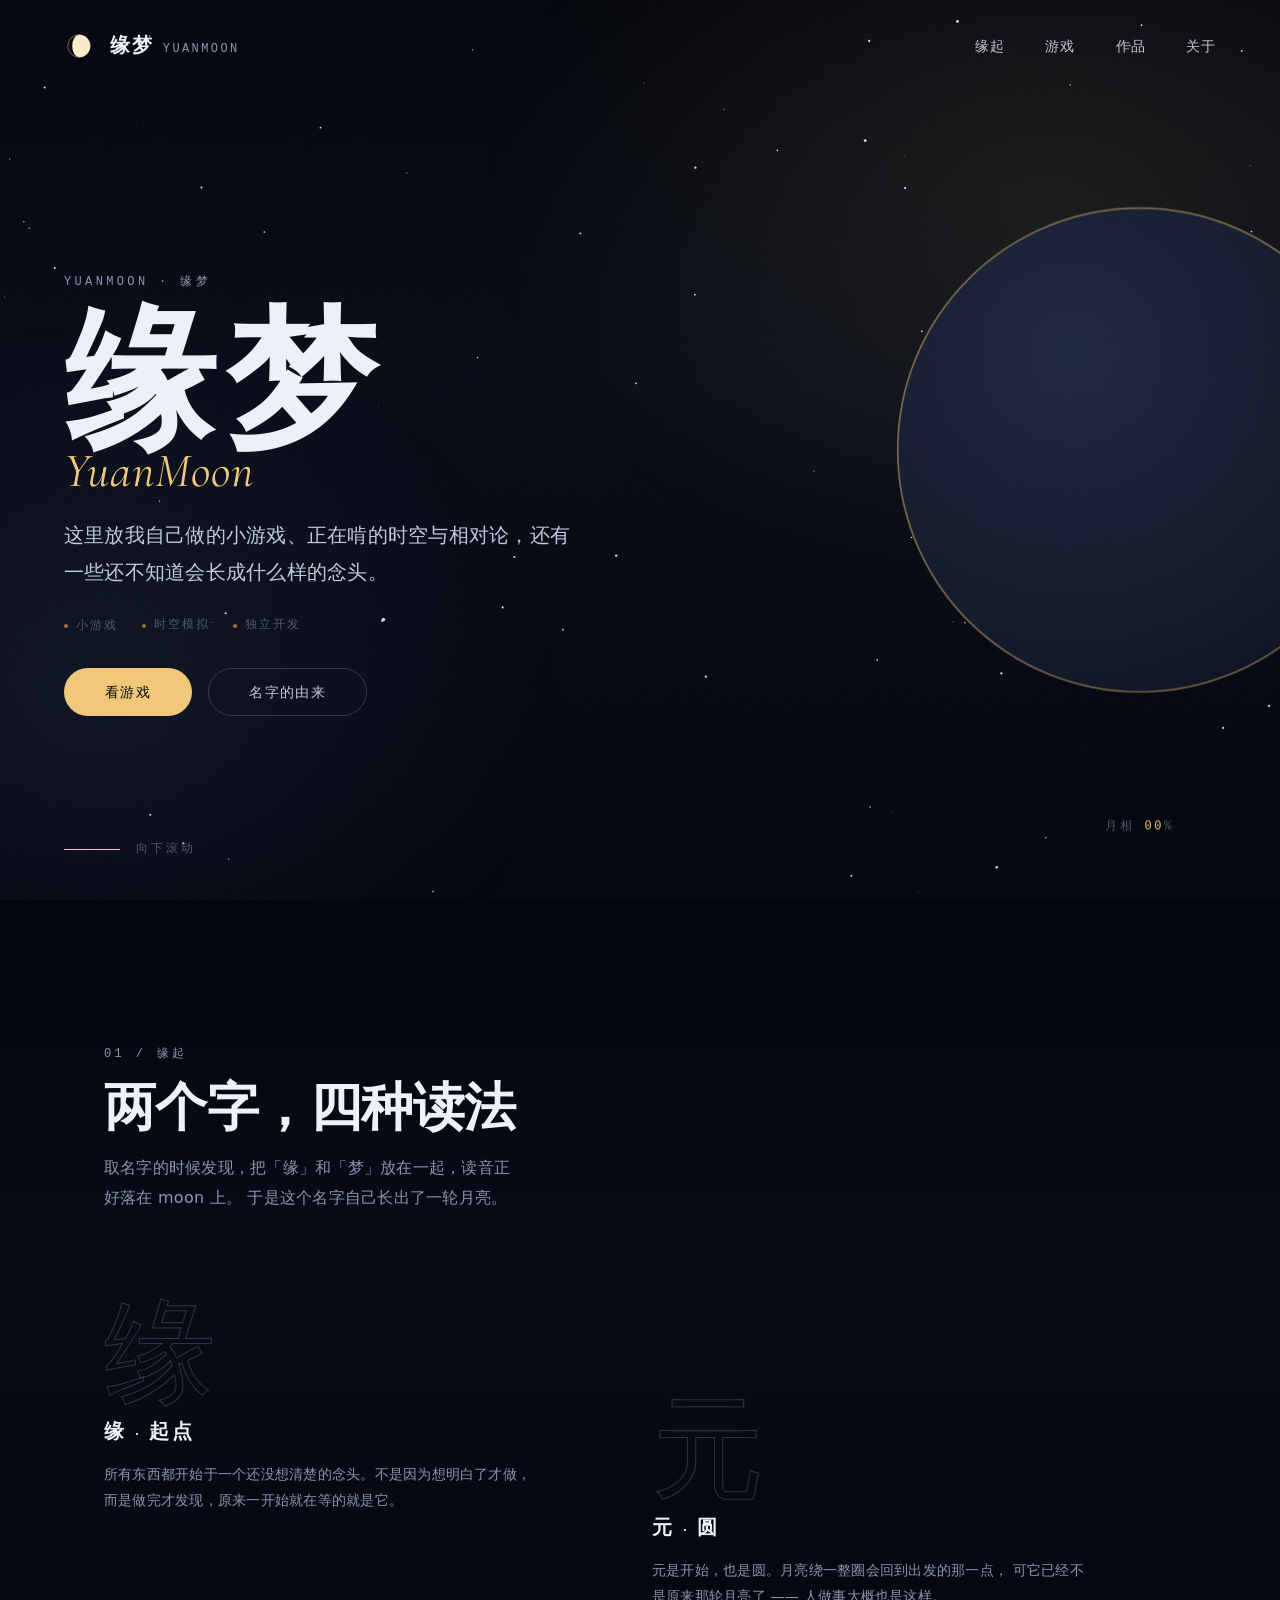
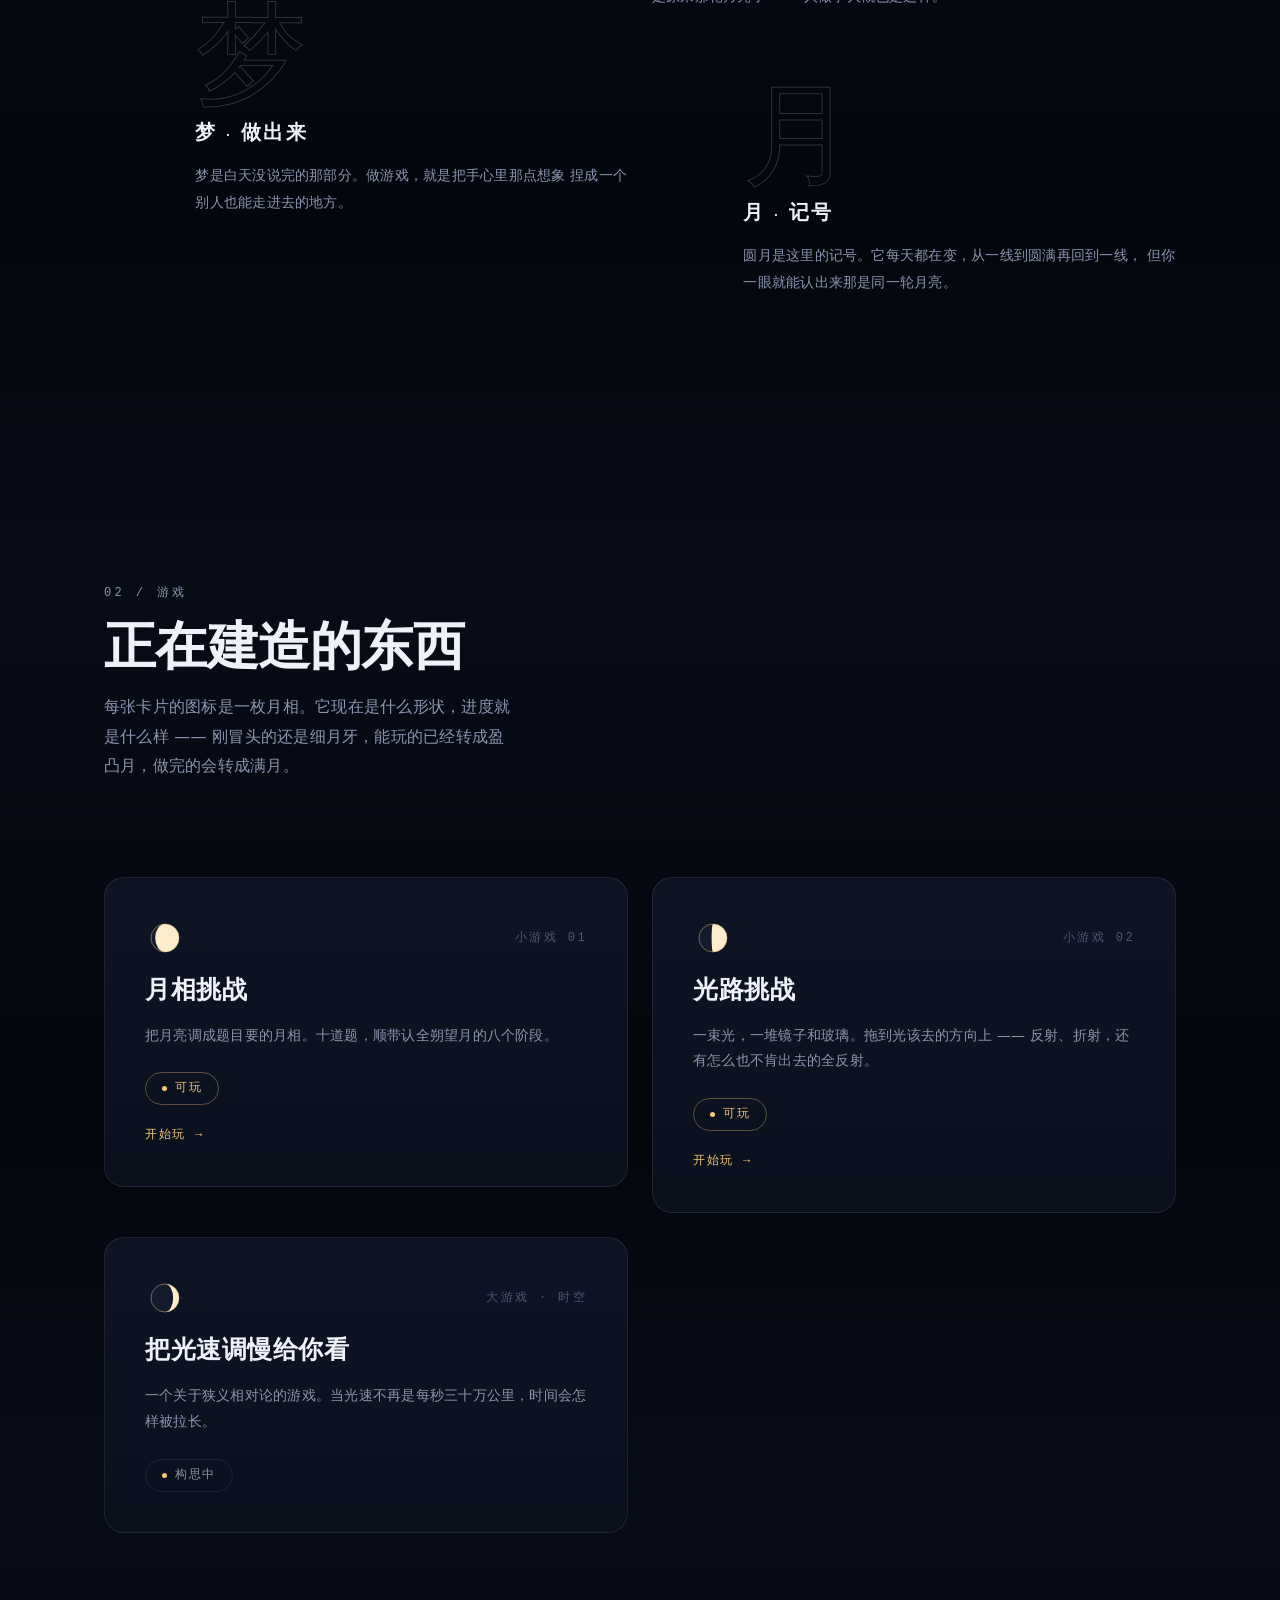
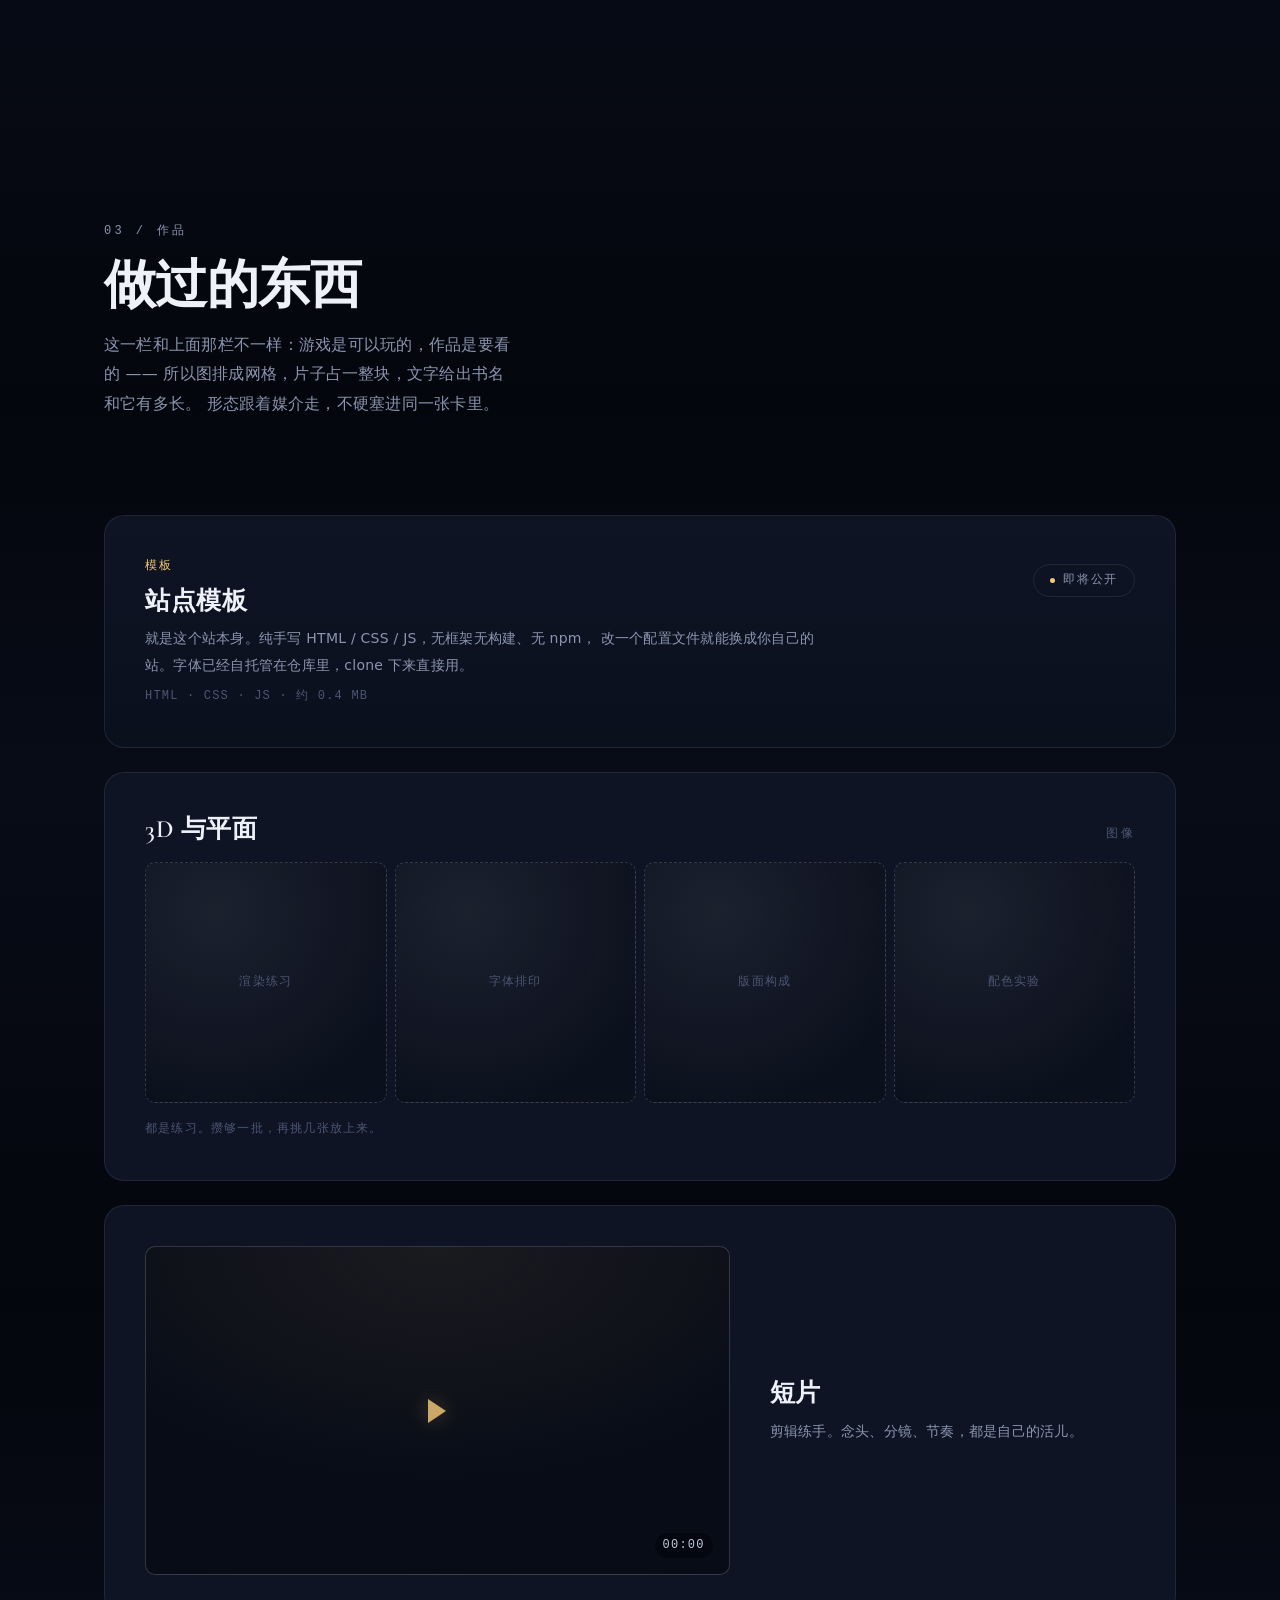
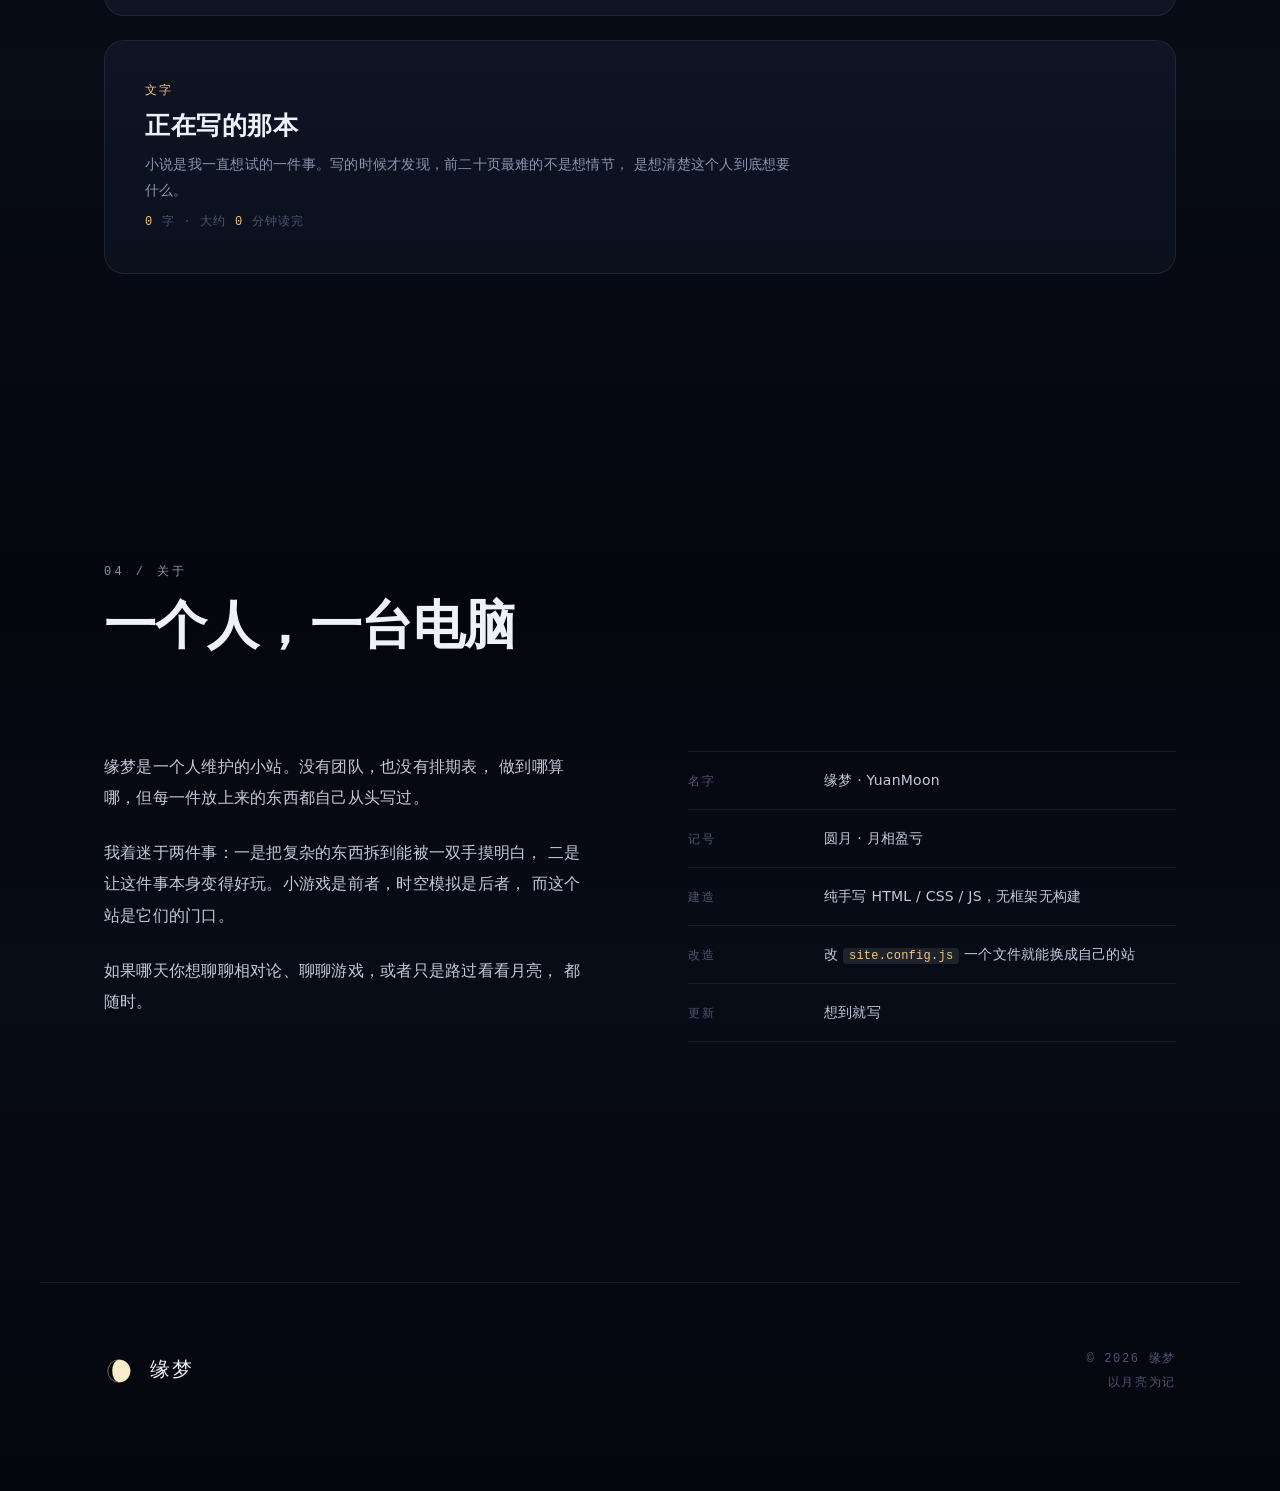
==== commit 72cc378e: "修掉：站点模板在页面上出现了两次 上一轮拆栏目时，我在作品区建了 .tool 卡，忘了删游戏区那张 —— 结果「站点模板」在同一个页面上出现了两次，肉眼扫过去很容易漏。  顺带把配置里名不副实的 ke" ====
--- a/index.html
+++ b/index.html
@@ -206,11 +206,12 @@
 
     <!-- 卡片由 site.config.js 的 works 数组渲染（每张卡的月相图标 = 那个 phase）。
          下面这四张是**禁用 JS 时**的兜底，内容与 site.config.js 保持一致。 -->
-    <div class="works" data-works>
+    <div class="works" data-games>
 
       <article class="work work--live">
         <div class="work__head">
-          <!-- phase 0.85：k = cos(2π×0.425) = −0.891，亮面 85% -->
+          <!-- phase 0.85 → k = 1−2×0.85 = −0.700，rx = 9.80 -->
+               公式见 site.apply.js 的 litPath()：k = 1 − 2×亮面比例 -->
           <svg class="work__phase" viewBox="0 0 40 40" aria-hidden="true">
             <circle cx="20" cy="20" r="14" fill="#131a2c"/>
             <path d="M20 6 A14 14 0 0 1 20 34 A9.80 14 0 0 1 20 6 Z" fill="var(--halo-100)"/>
@@ -229,7 +230,7 @@
 
       <article class="work work--live">
         <div class="work__head">
-          <!-- phase 0.55：k = cos(2π×0.275) = −0.156，刚过右半圈 -->
+          <!-- phase 0.55 → k = 1−2×0.55 = −0.100，rx = |k|×14 = 1.40 -->
           <svg class="work__phase" viewBox="0 0 40 40" aria-hidden="true">
             <circle cx="20" cy="20" r="14" fill="#131a2c"/>
             <path d="M20 6 A14 14 0 0 1 20 34 A1.40 14 0 0 1 20 6 Z" fill="var(--halo-100)"/>
@@ -248,25 +249,7 @@
 
       <article class="work">
         <div class="work__head">
-          <!-- phase 0.90：k = cos(2π×0.45) = −0.951，快满了但还没满 -->
-          <svg class="work__phase" viewBox="0 0 40 40" aria-hidden="true">
-            <circle cx="20" cy="20" r="14" fill="#131a2c"/>
-            <path d="M20 6 A14 14 0 0 1 20 34 A11.20 14 0 0 1 20 6 Z" fill="var(--halo-100)"/>
-            <circle cx="20" cy="20" r="14" fill="none" stroke="var(--halo-300)" stroke-width="1" opacity="0.45"/>
-          </svg>
-          <span class="work__tag">模板</span>
-        </div>
-        <h3 class="work__title">站点模板</h3>
-        <p class="work__desc">
-          这个站本身就是模板。纯手写 HTML / CSS / JS，无框架无构建，
-          改一个配置文件就能换成你自己的 —— 不用会写代码。
-        </p>
-        <span class="work__status work__status--soon">即将公开</span>
-      </article>
-
-      <article class="work">
-        <div class="work__head">
-          <!-- phase 0.21：k = cos(2π×0.105) = 0.790，还是一弯细月牙 -->
+          <!-- phase 0.21 → k = 1−2×0.21 = +0.580，rx = 8.12，一弯细月牙 -->
           <svg class="work__phase" viewBox="0 0 40 40" aria-hidden="true">
             <circle cx="20" cy="20" r="14" fill="#131a2c"/>
             <path d="M20 6 A14 14 0 0 1 20 34 A8.12 14 0 0 0 20 6 Z" fill="var(--halo-100)"/>
--- a/styles/components.css
+++ b/styles/components.css
@@ -570,10 +570,11 @@
               box-shadow var(--dur-base) ease-out;
 }
 
-/* 卡片倒错：不在一条水平线上。2×2 下按 左上→右上→左下→右下 走 */
-.work:nth-child(2) { margin-top: var(--space-6); }
-.work:nth-child(3) { margin-top: var(--space-2); }
-.work:nth-child(4) { margin-top: var(--space-5); }
+/* 卡片倒错：2 列网格里，左列和右列各自往下错一点，
+   幅度刻意压小（16 / 24 / 40px）—— 大偏移会让三张卡读起来像缺了一张。
+.work:nth-child(2) { margin-top: var(--space-5); }
+.work:nth-child(3) { margin-top: var(--space-3); }
+.work:nth-child(4) { margin-top: var(--space-4); }
 
 .work:hover {
   border-color: var(--color-border-accent);
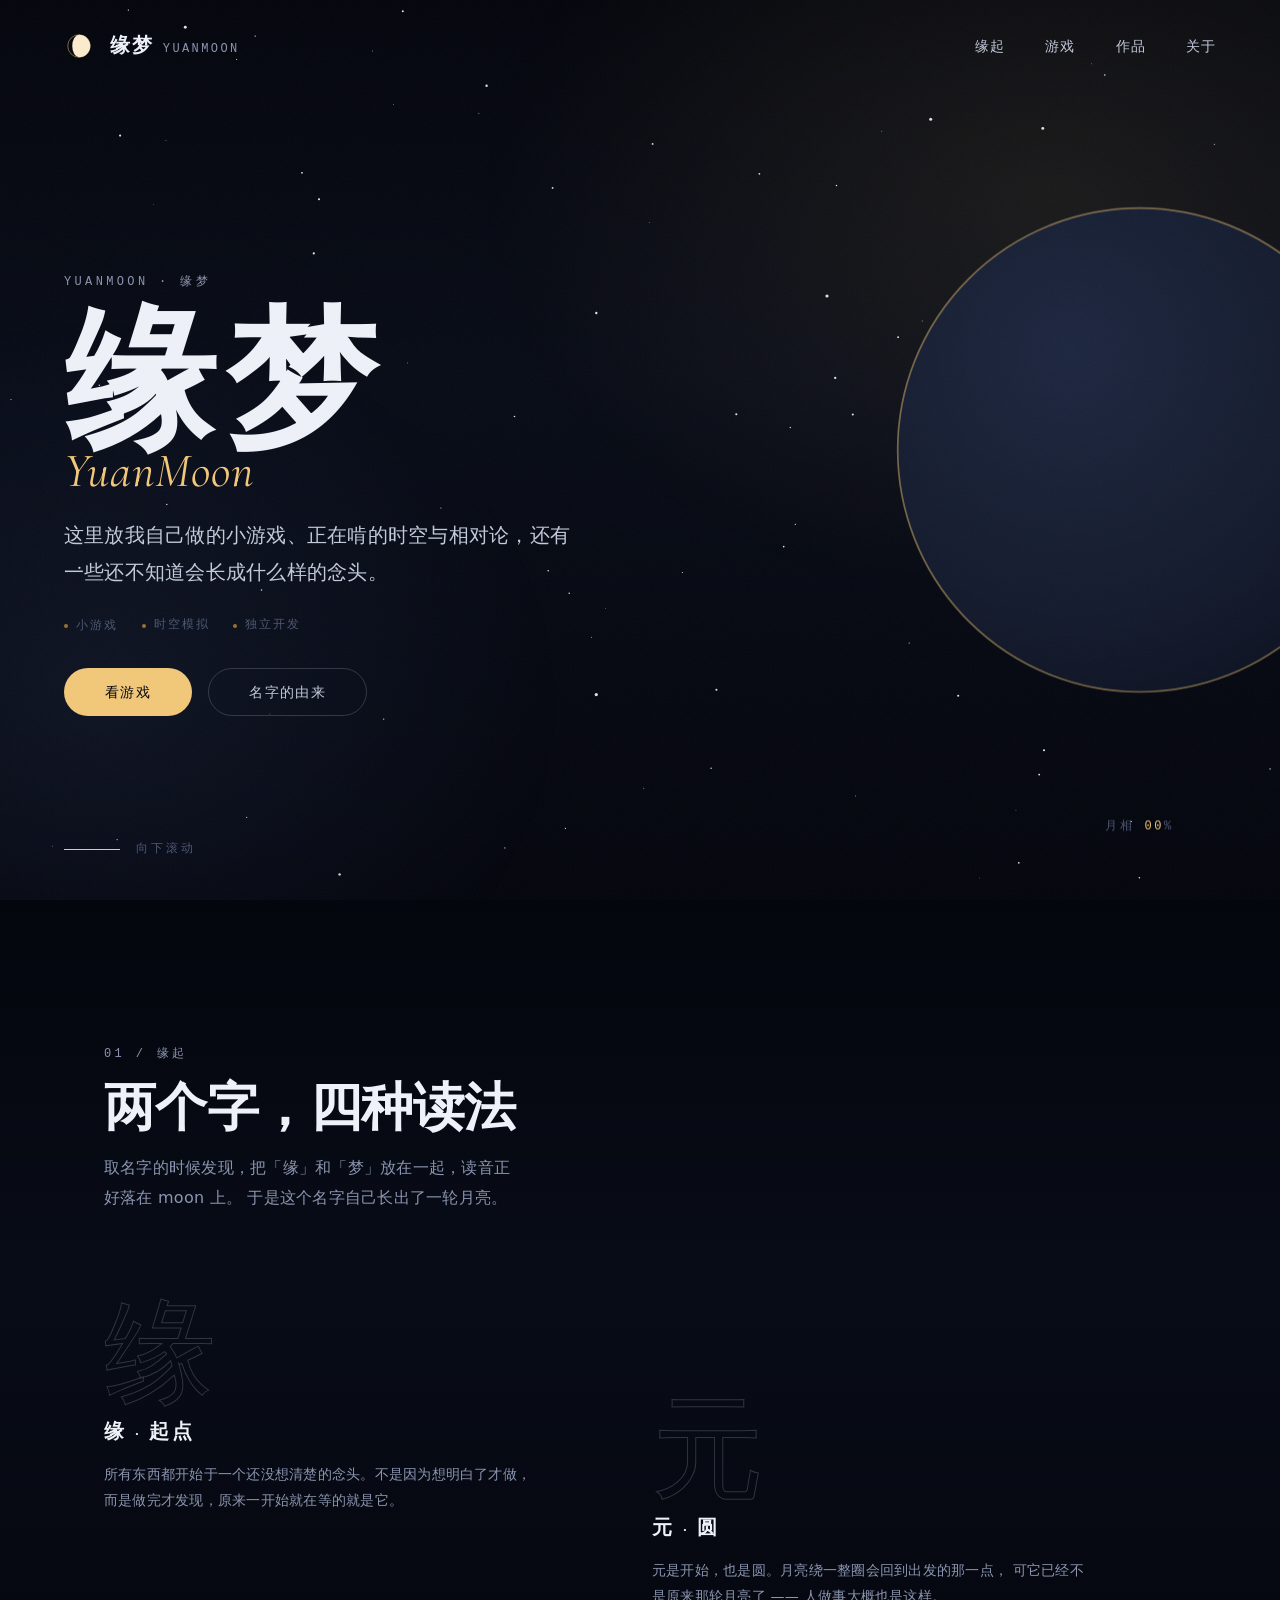
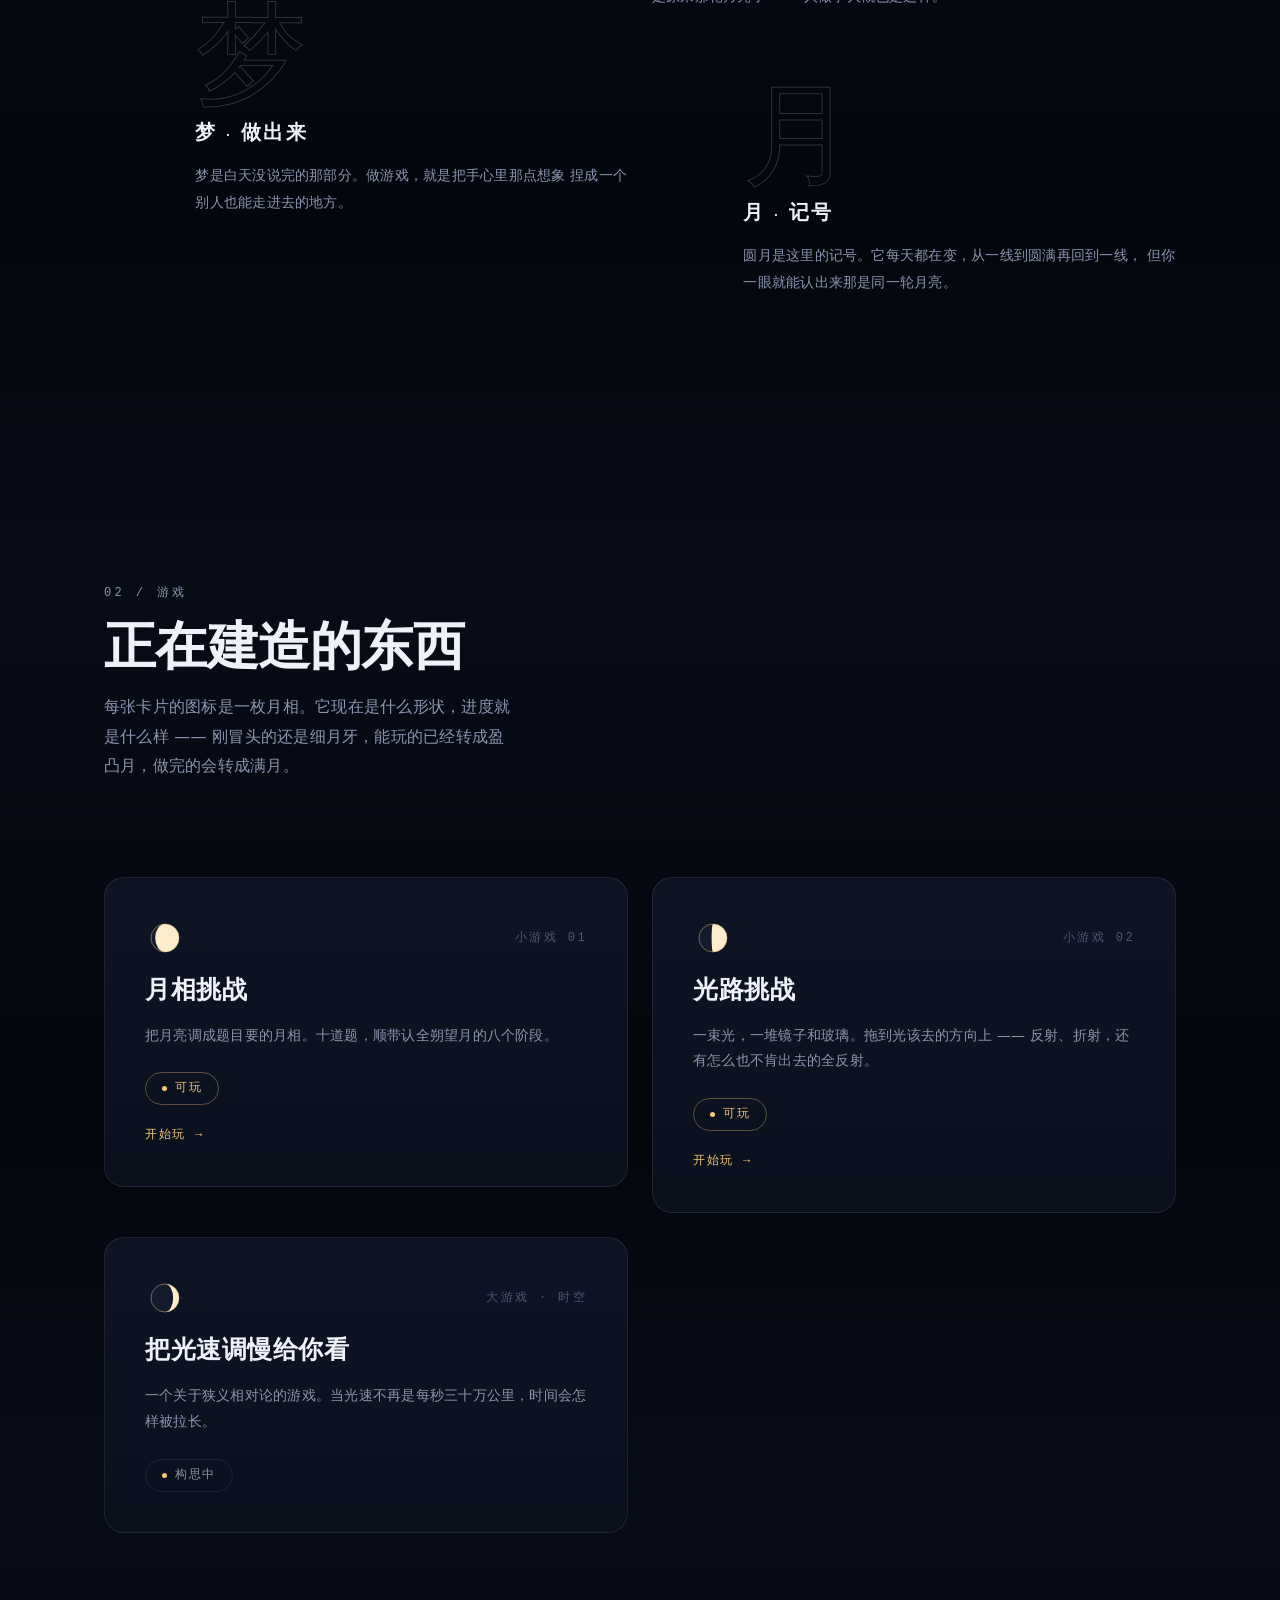
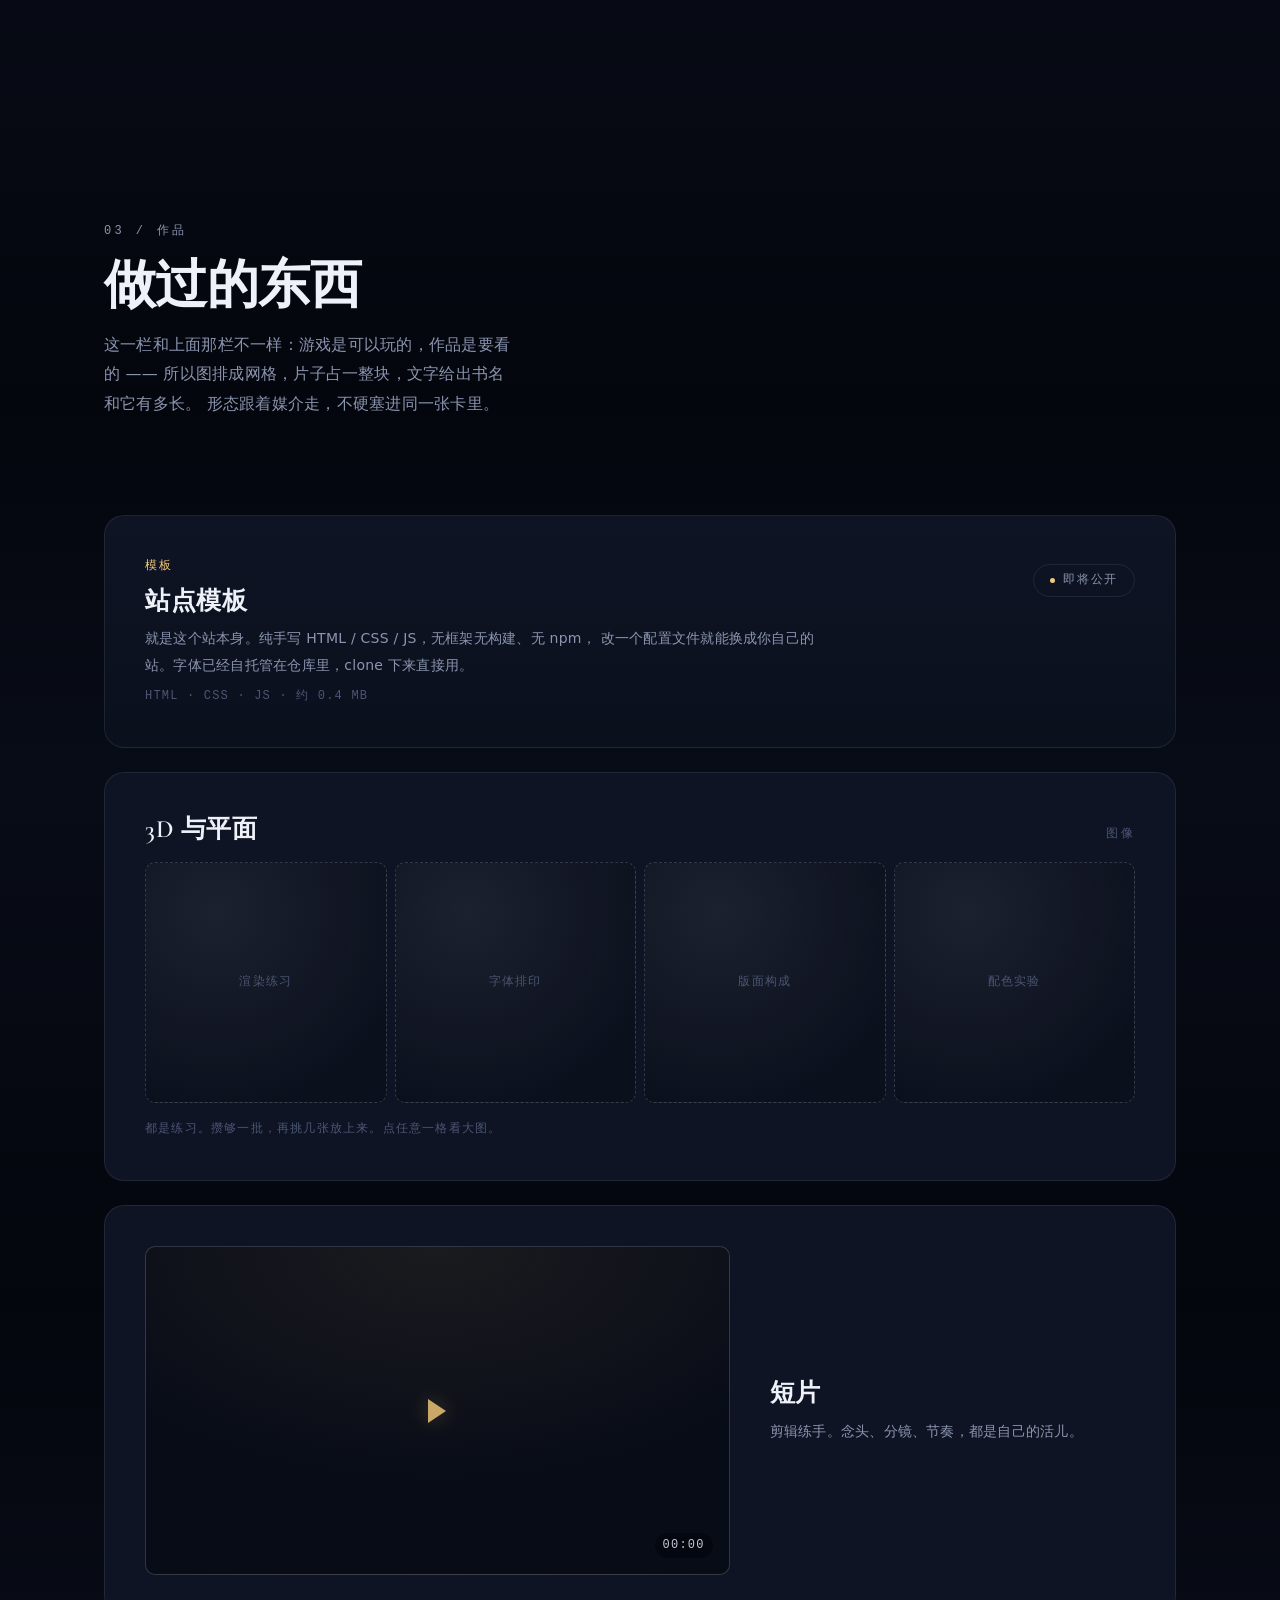
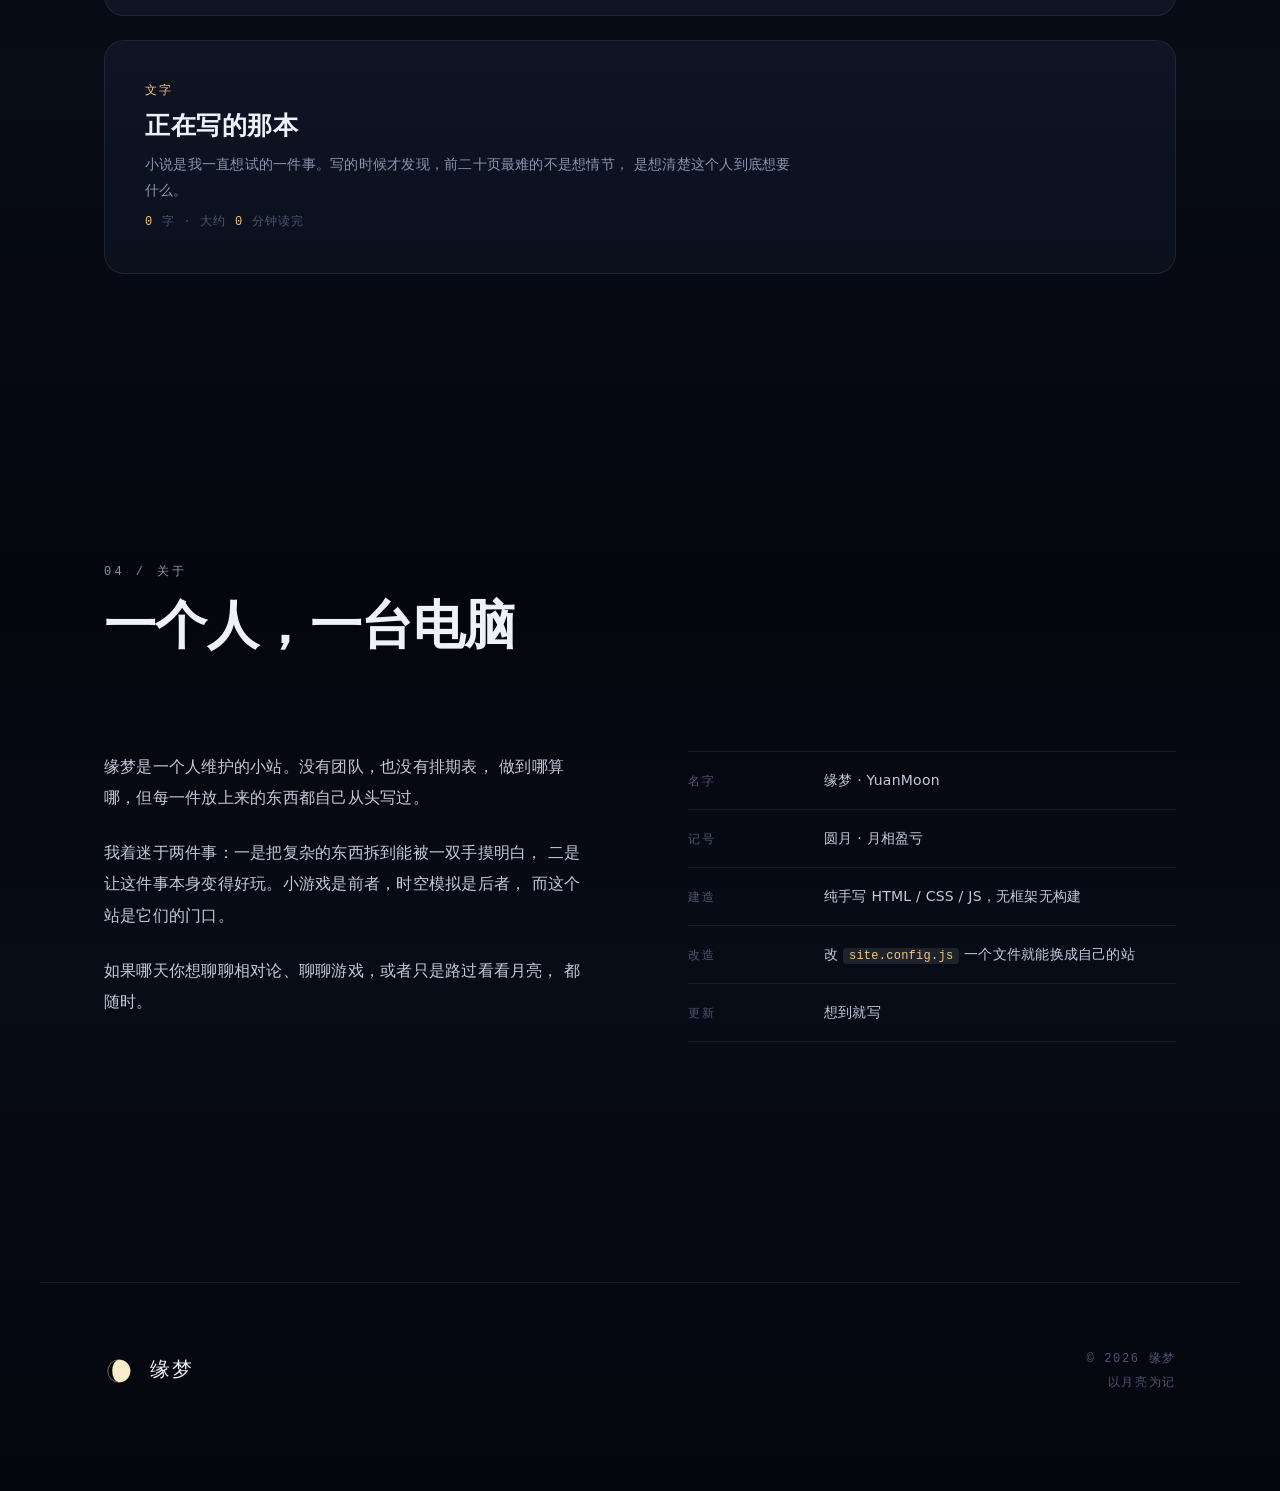
==== commit d33213d7: "图集灯箱：结构先立起来，交互全部可验 上一轮我说「现在做等于空转」，但那个判断和我自己在模板化时定的原则矛盾 —— 我定的是「结构先立起来，内容后填」，游戏区和作品区都是这么做的。 这轮把图集那条补上" ====
--- a/index.html
+++ b/index.html
@@ -303,13 +303,19 @@
           <h3 class="shot__title">3D 与平面</h3>
           <span class="shot__kind">图像</span>
         </div>
-        <div class="shot__grid" aria-hidden="true">
-          <div class="shot__cell"><span>渲染练习</span></div>
-          <div class="shot__cell"><span>字体排印</span></div>
-          <div class="shot__cell"><span>版面构成</span></div>
-          <div class="shot__cell"><span>配色实验</span></div>
-        </div>
-        <p class="shot__note">都是练习。攒够一批，再挑几张放上来。</p>
+        <!-- 格子是真按钮：原生可聚焦、回车能触发、读屏能念出名字。
+             上一版这里是 aria-hidden 的 div —— 可交互内容不能对辅助技术隐藏。 -->
+        <div class="shot__grid">
+          <button class="shot__cell" type="button" data-shot="0" data-caption="渲染练习">
+            <span>渲染练习</span></button>
+          <button class="shot__cell" type="button" data-shot="1" data-caption="字体排印">
+            <span>字体排印</span></button>
+          <button class="shot__cell" type="button" data-shot="2" data-caption="版面构成">
+            <span>版面构成</span></button>
+          <button class="shot__cell" type="button" data-shot="3" data-caption="配色实验">
+            <span>配色实验</span></button>
+        </div>
+        <p class="shot__note">都是练习。攒够一批，再挑几张放上来。点任意一格看大图。</p>
       </article>
 
       <!-- 视频类：剪辑 -->
@@ -407,5 +413,28 @@
 
 <script src="scripts/main.js" defer></script>
 <script src="site.apply.js" defer></script>
+<!-- 图集灯箱。点格子打开，Esc / 点遮罩关闭，← → 切换。
+     没有 data-full 时走占位分支，不假装有图。 -->
+<div class="lightbox" id="lightbox" role="dialog" aria-modal="true"
+     aria-label="作品大图" hidden>
+  <button class="lightbox__scrim" type="button" data-close tabindex="-1"
+          aria-label="关闭"></button>
+  <figure class="lightbox__stage">
+    <img class="lightbox__img" id="lightboxImg" alt="" hidden>
+    <div class="lightbox__ph" id="lightboxPh">
+      <p class="lightbox__ph-title" id="lightboxPhTitle"></p>
+      <p class="lightbox__ph-note">这一格将来放作品图。<br>填上 data-full 就会显示真图。</p>
+    </div>
+    <figcaption class="lightbox__cap" id="lightboxCap"></figcaption>
+  </figure>
+  <button class="lightbox__nav lightbox__nav--prev" type="button"
+          id="lightboxPrev" aria-label="上一张">&#8592;</button>
+  <button class="lightbox__nav lightbox__nav--next" type="button"
+          id="lightboxNext" aria-label="下一张">&#8594;</button>
+  <button class="lightbox__close" type="button" id="lightboxClose" aria-label="关闭">&#215;</button>
+  <p class="lightbox__count" id="lightboxCount"></p>
+</div>
+
+<script src="scripts/lightbox.js" defer></script>
 </body>
 </html>
--- a/styles/components.css
+++ b/styles/components.css
@@ -830,7 +830,18 @@
   color: var(--color-faint);
   text-align: center;
   padding: var(--space-2);
-}
+  cursor: pointer;
+  font-family: var(--font-mono);
+  transition: border-color var(--dur-base) ease-out,
+              transform var(--dur-base) var(--ease-out),
+              background-color var(--dur-base) ease-out;
+}
+/* 可点开的格子：悬停时给一点回应，不然看不出能点 */
+.shot__cell:hover {
+  border-color: var(--color-border-accent);
+  transform: translateY(-3px);
+}
+.shot__cell:active { transform: translateY(-1px); }
 
 /* ---------------------------- 视频 ------------------------------------ */
 .film {
@@ -893,6 +904,143 @@
   font-variant-numeric: tabular-nums;
 }
 
+/* ---------------------------- 灯箱 ------------------------------------
+   图集点开看大图。结构先立起来 —— 现在还没有真图，格子会走「占位」分支，
+   显示这个位置将来放什么；填上 data-full 之后同一套代码直接显示图片。 */
+.lightbox {
+  position: fixed;
+  inset: 0;
+  z-index: var(--z-header);
+  display: grid;
+  grid-template-columns: auto minmax(0, 1fr) auto;
+  grid-template-rows: minmax(0, 1fr) auto;
+  align-items: center;
+  justify-items: center;
+  gap: var(--space-4);
+  padding: var(--space-5);
+}
+.lightbox[hidden] { display: none; }
+
+.lightbox__scrim {
+  position: absolute;
+  inset: 0;
+  background: color-mix(in srgb, var(--ink-950) 94%, transparent);
+  border: 0;
+  cursor: zoom-out;
+}
+.lightbox__stage {
+  position: relative;
+  grid-column: 2;
+  grid-row: 1;
+  display: grid;
+  gap: var(--space-3);
+  justify-items: center;
+  max-width: 100%;
+  max-height: 100%;
+  margin: 0;
+}
+/* 真实图片：留出 4:3 的框，加载完也不会跳版 */
+.lightbox__img {
+  display: block;
+  max-width: min(84vw, 1000px);
+  max-height: 74vh;
+  width: auto;
+  height: auto;
+  border: 1px solid var(--color-border-accent);
+  border-radius: var(--radius-md);
+  background: var(--ink-900);
+}
+.lightbox__img[hidden] { display: none; }
+
+/* 占位分支：没有 data-full 时显示这个，不假装有图。
+   用 flex 而不是 grid —— grid 的 align-content 默认 stretch，
+   会把两行文字平分整个高度，标题顶到上面、说明掉到下面，中间空一大片。 */
+.lightbox__ph {
+  display: flex;
+  flex-direction: column;
+  align-items: center;
+  justify-content: center;
+  gap: var(--space-3);
+  width: min(84vw, 760px);
+  aspect-ratio: 4 / 3;
+  border: 1px dashed var(--color-border-strong);
+  border-radius: var(--radius-md);
+  background:
+    radial-gradient(110% 110% at 30% 20%,
+      color-mix(in srgb, var(--moon-300) 8%, transparent), transparent 70%),
+    var(--ink-900);
+  text-align: center;
+  padding: var(--space-5);
+}
+/* p 自带上下 margin，不重置的话两行文字会被撑得很开 */
+.lightbox__ph p,
+.lightbox__cap { margin: 0; }
+.lightbox__ph-title {
+  font-family: var(--font-display);
+  font-size: var(--fs-lg);
+  color: var(--color-text-soft);
+}
+.lightbox__ph-note {
+  font-family: var(--font-mono);
+  font-size: var(--fs-xs);
+  letter-spacing: 0.1em;
+  line-height: 1.9;
+  color: var(--color-faint);
+}
+.lightbox__ph[hidden] { display: none; }
+
+.lightbox__cap {
+  font-size: var(--fs-sm);
+  color: var(--color-muted);
+  text-align: center;
+}
+.lightbox__cap:empty { display: none; }
+
+.lightbox__close,
+.lightbox__nav {
+  position: relative;
+  display: grid;
+  place-items: center;
+  width: 44px;
+  height: 44px;
+  border: 1px solid var(--color-border-strong);
+  border-radius: 50%;
+  background: color-mix(in srgb, var(--ink-900) 72%, transparent);
+  font-family: var(--font-sans);
+  font-size: var(--fs-md);
+  color: var(--color-text-soft);
+  cursor: pointer;
+  transition: color var(--dur-fast) ease-out,
+              border-color var(--dur-fast) ease-out;
+}
+.lightbox__close:hover,
+.lightbox__nav:hover {
+  color: var(--color-accent);
+  border-color: var(--color-border-accent);
+}
+/* 上一张 / 下一张分居两侧；关闭键绝对定位到右上角，不占网格位 ——
+   否则三列会被它挤掉一列。 */
+.lightbox__nav--prev { grid-column: 1; grid-row: 1; }
+.lightbox__nav--next { grid-column: 3; grid-row: 1; }
+.lightbox__close {
+  position: absolute;
+  top: var(--space-4);
+  right: var(--space-4);
+  font-size: var(--fs-lg);
+}
+
+/* 计数放第二行居中 */
+.lightbox__count {
+  grid-column: 2;
+  grid-row: 2;
+  font-family: var(--font-mono);
+  font-size: var(--fs-xs);
+  letter-spacing: 0.16em;
+  color: var(--color-faint);
+}
+/* 只有一张图时不显示左右箭头 */
+.lightbox[data-single="true"] .lightbox__nav { display: none; }
+
 @media (max-width: 900px) {
   .works { grid-template-columns: 1fr; }
   .work:nth-child(n) { margin-top: 0; }
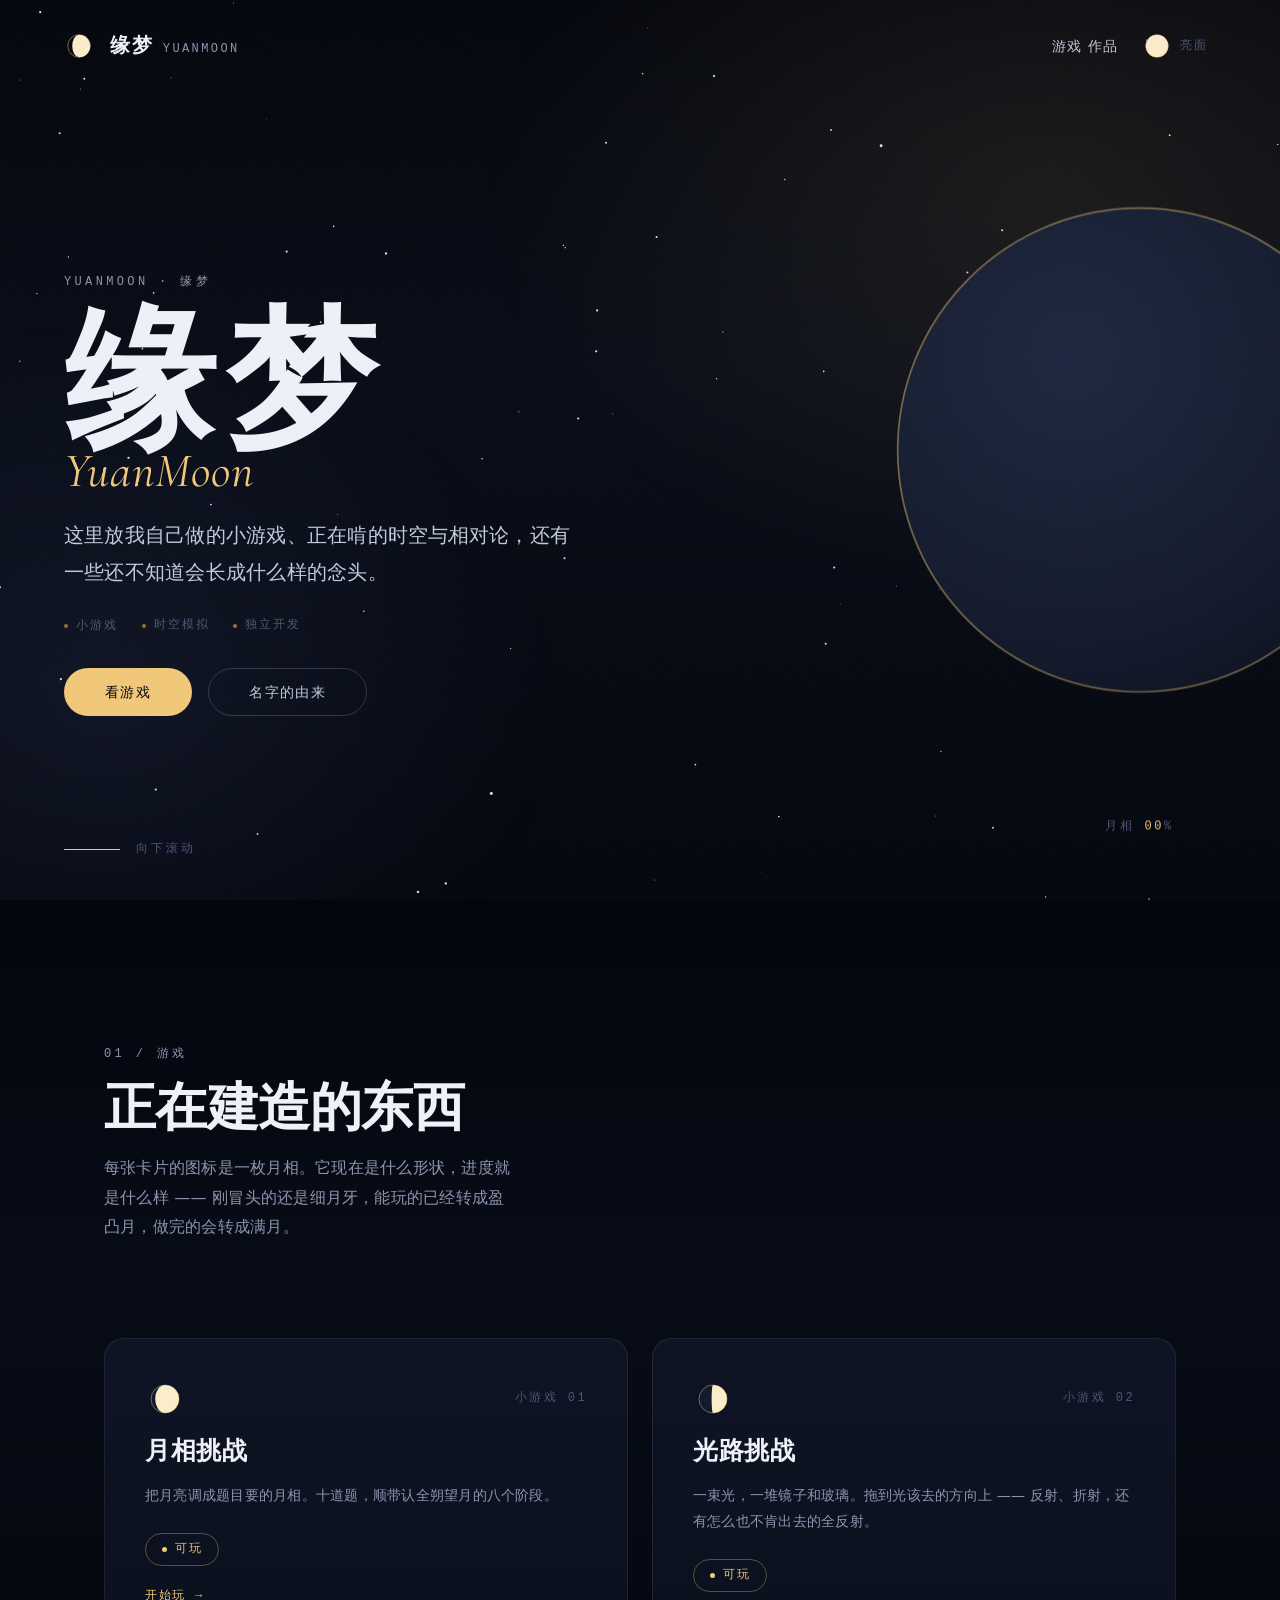
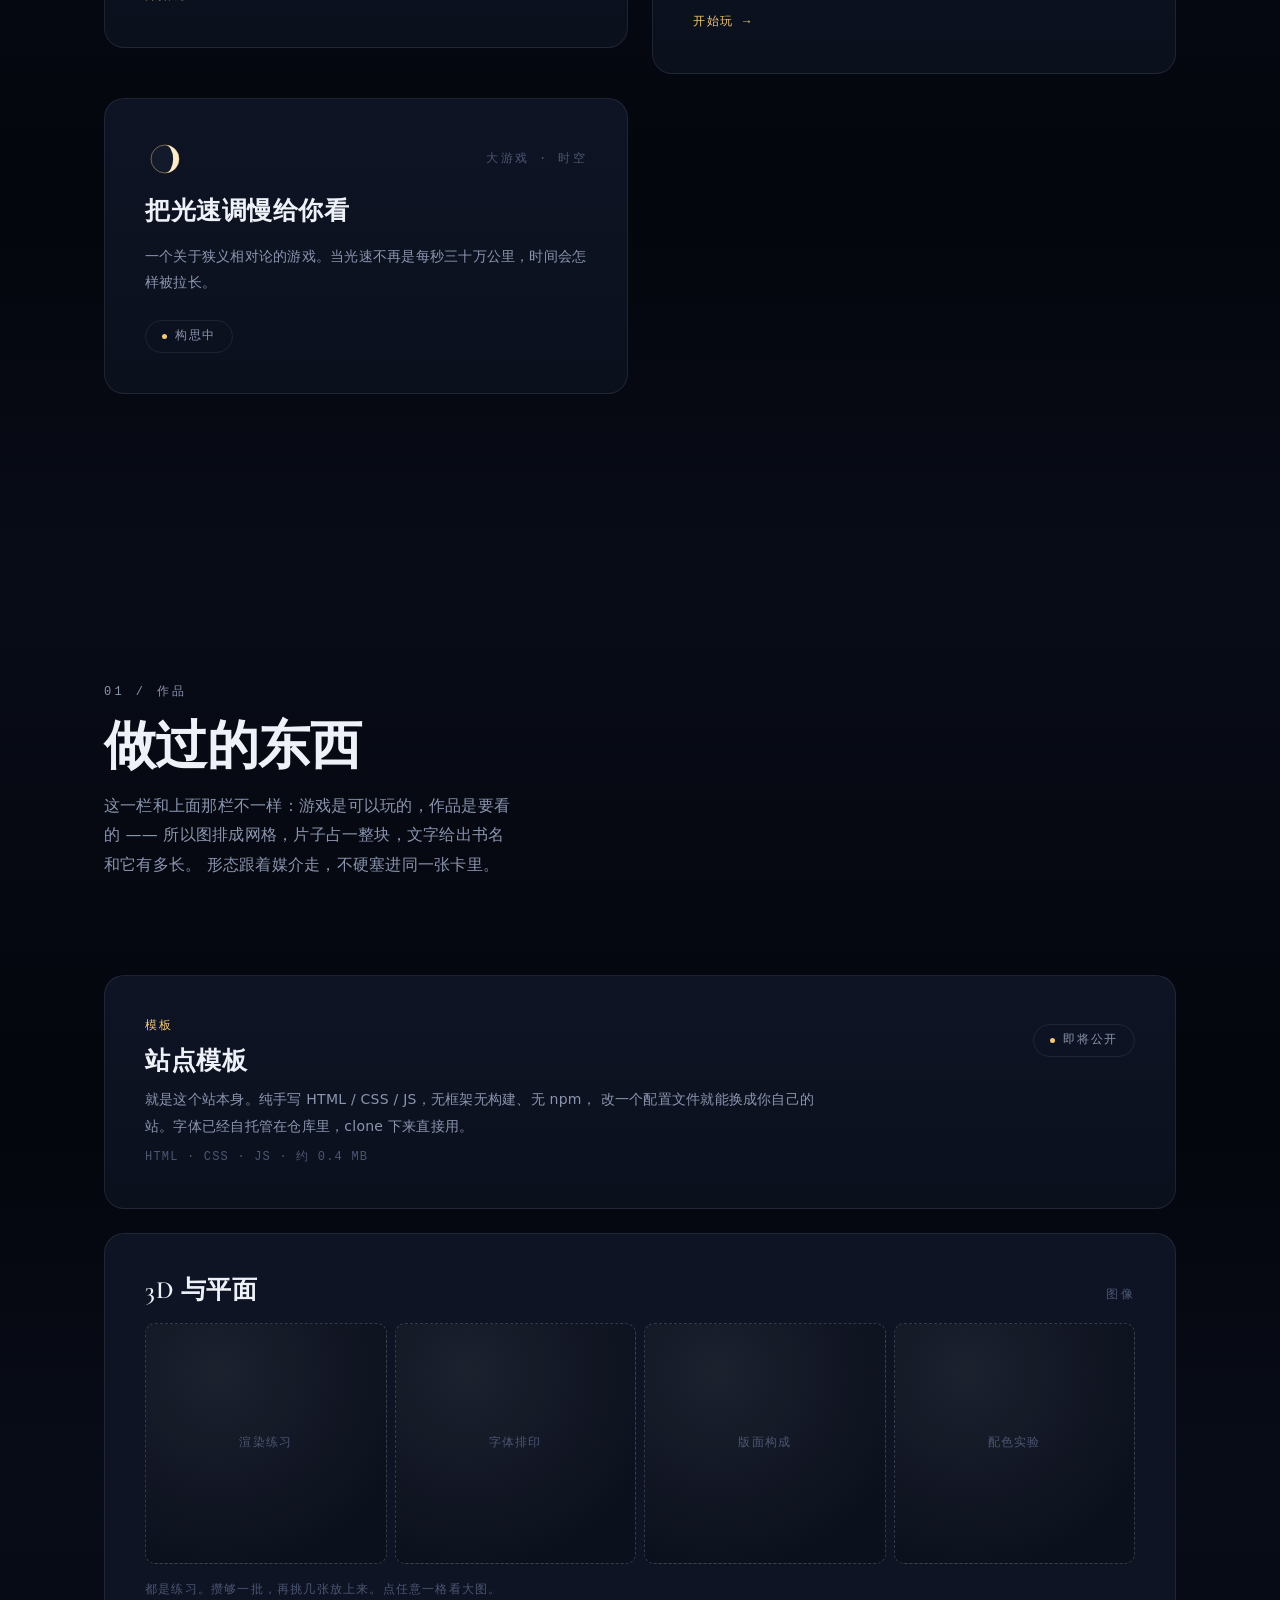
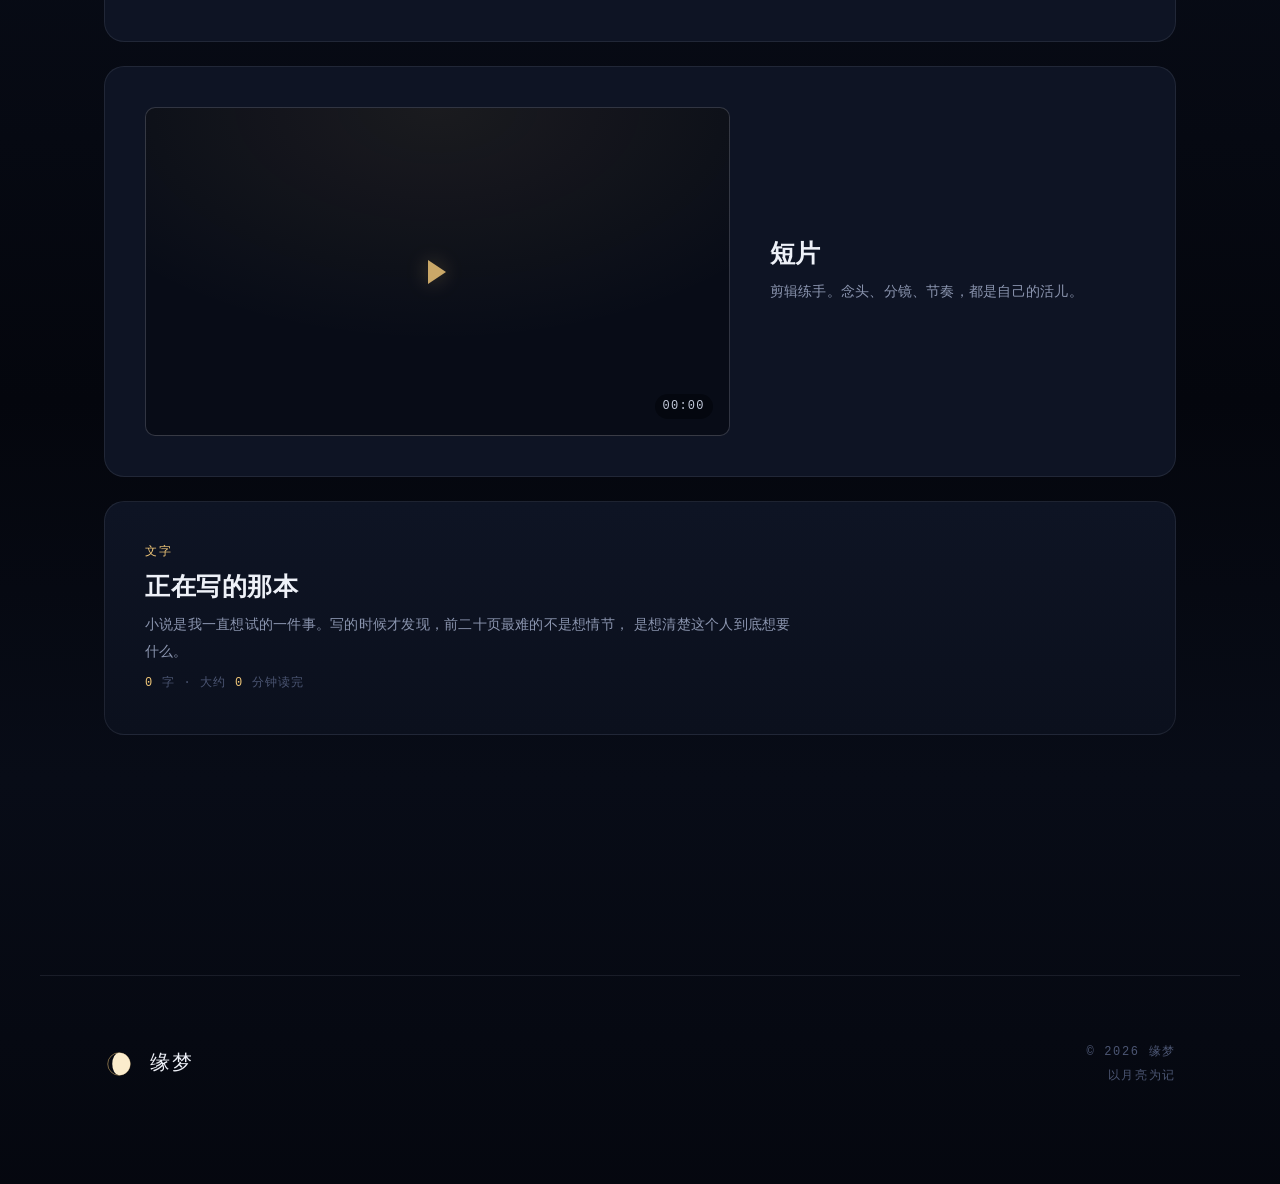
==== commit b7ffe4fd: "亮面 / 暗面：首页有两面 航哲自己提的方案，之前一直说「等你想清楚再动」。这三个约束是讨论后定的， 写在记忆里了，直接按它实现。  - 亮面 = 能给人看的：游戏（01）、作品（02） - 暗面 =" ====
--- a/index.html
+++ b/index.html
@@ -66,12 +66,31 @@
       </span>
   </a>
 
+  <!-- 导航按面分组：亮面是能给人看的，暗面是我自己那一面 -->
   <nav class="site-nav" aria-label="主导航">
-    <a class="site-nav__link" href="#origin">缘起</a>
-    <a class="site-nav__link" href="#games">游戏</a>
-    <a class="site-nav__link" href="#works">作品</a>
-    <a class="site-nav__link" href="#about">关于</a>
+    <span class="site-nav__group" data-face="lit">
+      <a class="site-nav__link" href="#games">游戏</a>
+      <a class="site-nav__link" href="#works">作品</a>
+    </span>
+    <span class="site-nav__group" data-face="dark">
+      <a class="site-nav__link" href="#origin">缘起</a>
+      <a class="site-nav__link" href="#about">关于</a>
+      <a class="site-nav__link" href="#contact">联系</a>
+    </span>
   </nav>
+
+  <!-- 切换键。图标就是那个月相圆盘本身：满月是亮面，新月是暗面。
+       不用图标字体、不引图片，路径由 main.js 的 moonPath() 现算。 -->
+  <button class="facetoggle" id="faceToggle" type="button"
+          aria-label="切到暗面" aria-pressed="false">
+    <svg class="facetoggle__svg" viewBox="0 0 40 40" aria-hidden="true">
+      <circle cx="20" cy="20" r="15" fill="#131a2c"/>
+      <path class="facetoggle__lit" id="faceTogglePath" fill="var(--halo-100)"/>
+      <circle cx="20" cy="20" r="15" fill="none" stroke="var(--halo-300)"
+              stroke-width="1.2" opacity="0.6"/>
+    </svg>
+    <span class="facetoggle__face" id="faceToggleLabel">亮面</span>
+  </button>
 </header>
 
 <main id="main">
@@ -147,9 +166,9 @@
   </section>
 
   <!-- ==================== 缘起 ==================== -->
-  <section class="section reveal" id="origin" aria-labelledby="originTitle">
+  <section class="section reveal" id="origin" data-face="dark" aria-labelledby="originTitle">
     <div class="section__head">
-      <p class="eyebrow">01 / 缘起</p>
+      <p class="eyebrow eyebrow--num">缘起</p>
       <h2 id="originTitle">两个字，四种读法</h2>
       <p class="hero__lede" style="font-size:var(--fs-base);color:var(--color-muted)">
         取名字的时候发现，把「缘」和「梦」放在一起，读音正好落在 moon 上。
@@ -194,9 +213,9 @@
   </section>
 
   <!-- ==================== 作品 ==================== -->
-  <section class="section reveal" id="games" aria-labelledby="gamesTitle">
+  <section class="section reveal" id="games" data-face="lit" aria-labelledby="gamesTitle">
     <div class="section__head">
-      <p class="eyebrow">02 / 游戏</p>
+      <p class="eyebrow eyebrow--num">游戏</p>
       <h2 id="gamesTitle">正在建造的东西</h2>
       <p class="hero__lede" style="font-size:var(--fs-base);color:var(--color-muted)">
         每张卡片的图标是一枚月相。它现在是什么形状，进度就是什么样 ——
@@ -268,9 +287,9 @@
   </section>
 
   <!-- ==================== 作品 ==================== -->
-  <section class="section reveal" id="works" aria-labelledby="worksTitle">
+  <section class="section reveal" id="works" data-face="lit" aria-labelledby="worksTitle">
     <div class="section__head">
-      <p class="eyebrow">03 / 作品</p>
+      <p class="eyebrow eyebrow--num">作品</p>
       <h2 id="worksTitle">做过的东西</h2>
       <p class="hero__lede" style="font-size:var(--fs-base);color:var(--color-muted)">
         这一栏和上面那栏不一样：游戏是可以玩的，作品是要看的 ——
@@ -347,9 +366,9 @@
   </section>
 
   <!-- ==================== 关于 ==================== -->
-  <section class="section reveal" id="about" aria-labelledby="aboutTitle">
+  <section class="section reveal" id="about" data-face="dark" aria-labelledby="aboutTitle">
     <div class="section__head">
-      <p class="eyebrow">04 / 关于</p>
+      <p class="eyebrow eyebrow--num">关于</p>
       <h2 id="aboutTitle">一个人，一台电脑</h2>
     </div>
 
@@ -392,6 +411,28 @@
           <dd>想到就写</dd>
         </div>
       </dl>
+    </div>
+  </section>
+
+  <!-- ==================== 联系 ==================== -->
+  <section class="section reveal" id="contact" data-face="dark" aria-labelledby="contactTitle">
+    <div class="section__head">
+      <p class="eyebrow eyebrow--num">联系</p>
+      <h2 id="contactTitle">说点什么</h2>
+      <p class="hero__lede" style="font-size:var(--fs-base);color:var(--color-muted)">
+        亮面是给人看的，暗面是我自己留着的那部分。
+        这一栏在暗面，因为它不是作品，是联系方式。
+      </p>
+    </div>
+
+    <div class="contact">
+      <a class="contact__item contact__item--mail" data-site-link="email" href="#">
+        <span class="contact__kind">邮件</span>
+        <span class="contact__value" data-site="email">还没放邮箱</span>
+      </a>
+      <p class="contact__hint">
+        在 <code>site.config.js</code> 里把 <code>email</code> 填上，这里就会变成可点的链接。
+      </p>
     </div>
   </section>
 
@@ -436,5 +477,17 @@
 </div>
 
 <script src="scripts/lightbox.js" defer></script>
+<!-- 换面用的一轮月亮。切换时它从满月走到新月（或反过来），
+     走到一半时内容换面 —— 看起来就是「月亮转了个身」。 -->
+<div class="faceturn" id="faceTurn" aria-hidden="true">
+  <svg class="faceturn__svg" viewBox="0 0 400 400" preserveAspectRatio="xMidYMid slice">
+    <circle class="faceturn__dark" cx="200" cy="200" r="140" fill="#0c1120"/>
+    <path class="faceturn__lit" id="faceTurnPath" fill="#f7ecd4"/>
+    <circle cx="200" cy="200" r="140" fill="none" stroke="var(--halo-300)"
+            stroke-width="1" opacity="0.4"/>
+  </svg>
+</div>
+
+<script src="scripts/face.js" defer></script>
 </body>
 </html>
--- a/styles/components.css
+++ b/styles/components.css
@@ -904,6 +904,123 @@
   font-variant-numeric: tabular-nums;
 }
 
+/* 章节编号用 CSS counter，不用硬编码 ——
+   分面之后「01 缘起 / 02 游戏 / 03 作品 / 04 关于」在亮面会显示成 02、03，
+   在暗面显示成 01、04，两边都跳号。counter 只给**生成盒子的元素**计数，
+   而 display:none 的不生成盒子，所以每一面自然从 01 重新开始；
+   脚本不跑时没有 data-face，就按 DOM 顺序编号，同样连续。 */
+[data-face] { counter-reset: faceSec; }
+.eyebrow--num { counter-increment: faceSec; }
+.eyebrow--num::before {
+  content: counter(faceSec, decimal-leading-zero) " / ";
+}
+
+/* ======================================================================
+   8. 亮面 / 暗面
+   ----------------------------------------------------------------------
+   底色不跟着翻 —— 底色一直是深空，变的只是月亮走到哪儿。
+   隐藏规则挂在 [data-face] 上，而这个属性只由 scripts/face.js 写：
+   脚本不跑 → 没有属性 → 两条规则都不生效 → 两面都显示，页面完整可读。
+   ====================================================================== */
+[data-face="lit"] [data-face="dark"],
+[data-face="dark"] [data-face="lit"] { display: none; }
+
+/* 导航里的分组同理 */
+[data-face="lit"] .site-nav__group[data-face="dark"],
+[data-face="dark"] .site-nav__group[data-face="lit"] { display: none; }
+
+/* ---------------------------- 切换键 ---------------------------------- */
+.facetoggle {
+  position: relative;
+  z-index: var(--z-content);
+  display: inline-flex;
+  align-items: center;
+  gap: var(--space-2);
+  min-height: 44px;
+  padding: 0 var(--space-2) 0 0;
+  border: 0;
+  background: transparent;
+  cursor: pointer;
+  color: var(--color-faint);
+  transition: color var(--dur-fast) ease-out;
+}
+.facetoggle:hover { color: var(--color-accent); }
+.facetoggle__svg {
+  width: 30px;
+  height: 30px;
+  flex: none;
+  border-radius: 50%;
+  transition: transform var(--dur-slow) var(--ease-out);
+}
+.facetoggle:hover .facetoggle__svg { transform: rotate(-18deg); }
+
+/* 暗面时给月亮留一圈极弱的反照，不然空盘子在深空底上完全看不见 */
+.facetoggle.is-dark .facetoggle__dark { fill: #131a2c; }
+.facetoggle__face {
+  font-family: var(--font-mono);
+  font-size: var(--fs-xs);
+  letter-spacing: 0.16em;
+  white-space: nowrap;
+}
+
+/* ---------------------------- 换面覆盖层 ------------------------------
+   一轮月亮从满月走到新月。走到一半时内容换面 ——
+   那时月亮正好在中间，两面都看不清，所以切换藏在中间。 */
+.faceturn {
+  position: fixed;
+  inset: 0;
+  z-index: 200;
+  display: grid;
+  place-items: center;
+  pointer-events: none;
+  opacity: 0;
+  background: color-mix(in srgb, var(--ink-950) 82%, transparent);
+  transition: opacity 180ms ease-out;
+}
+.faceturn[hidden] { display: none; }
+.faceturn.is-on { opacity: 1; }
+.faceturn__svg {
+  width: min(78vmin, 78vh);
+  height: min(78vmin, 78vh);
+  overflow: visible;
+}
+.faceturn__dark { fill: #0a0e1a; }
+
+/* ---------------------------- 联系栏 ---------------------------------- */
+.contact {
+  display: grid;
+  gap: var(--space-3);
+  justify-items: start;
+  max-width: 40em;
+}
+.contact__item {
+  display: inline-flex;
+  align-items: baseline;
+  gap: var(--space-3);
+  padding: var(--space-3) var(--space-4);
+  border: 1px solid var(--color-border);
+  border-radius: var(--radius-md);
+  background: linear-gradient(180deg, var(--color-surface), var(--ink-850));
+  transition: border-color var(--dur-base) ease-out;
+}
+.contact__item:hover { border-color: var(--color-border-accent); }
+.contact__kind {
+  font-family: var(--font-mono);
+  font-size: var(--fs-xs);
+  letter-spacing: 0.2em;
+  color: var(--color-faint);
+}
+.contact__value {
+  font-family: var(--font-display);
+  font-size: var(--fs-md);
+  color: var(--color-accent);
+}
+.contact__hint {
+  font-size: var(--fs-sm);
+  line-height: 1.9;
+  color: var(--color-faint);
+}
+
 /* ---------------------------- 灯箱 ------------------------------------
    图集点开看大图。结构先立起来 —— 现在还没有真图，格子会走「占位」分支，
    显示这个位置将来放什么；填上 data-full 之后同一套代码直接显示图片。 */
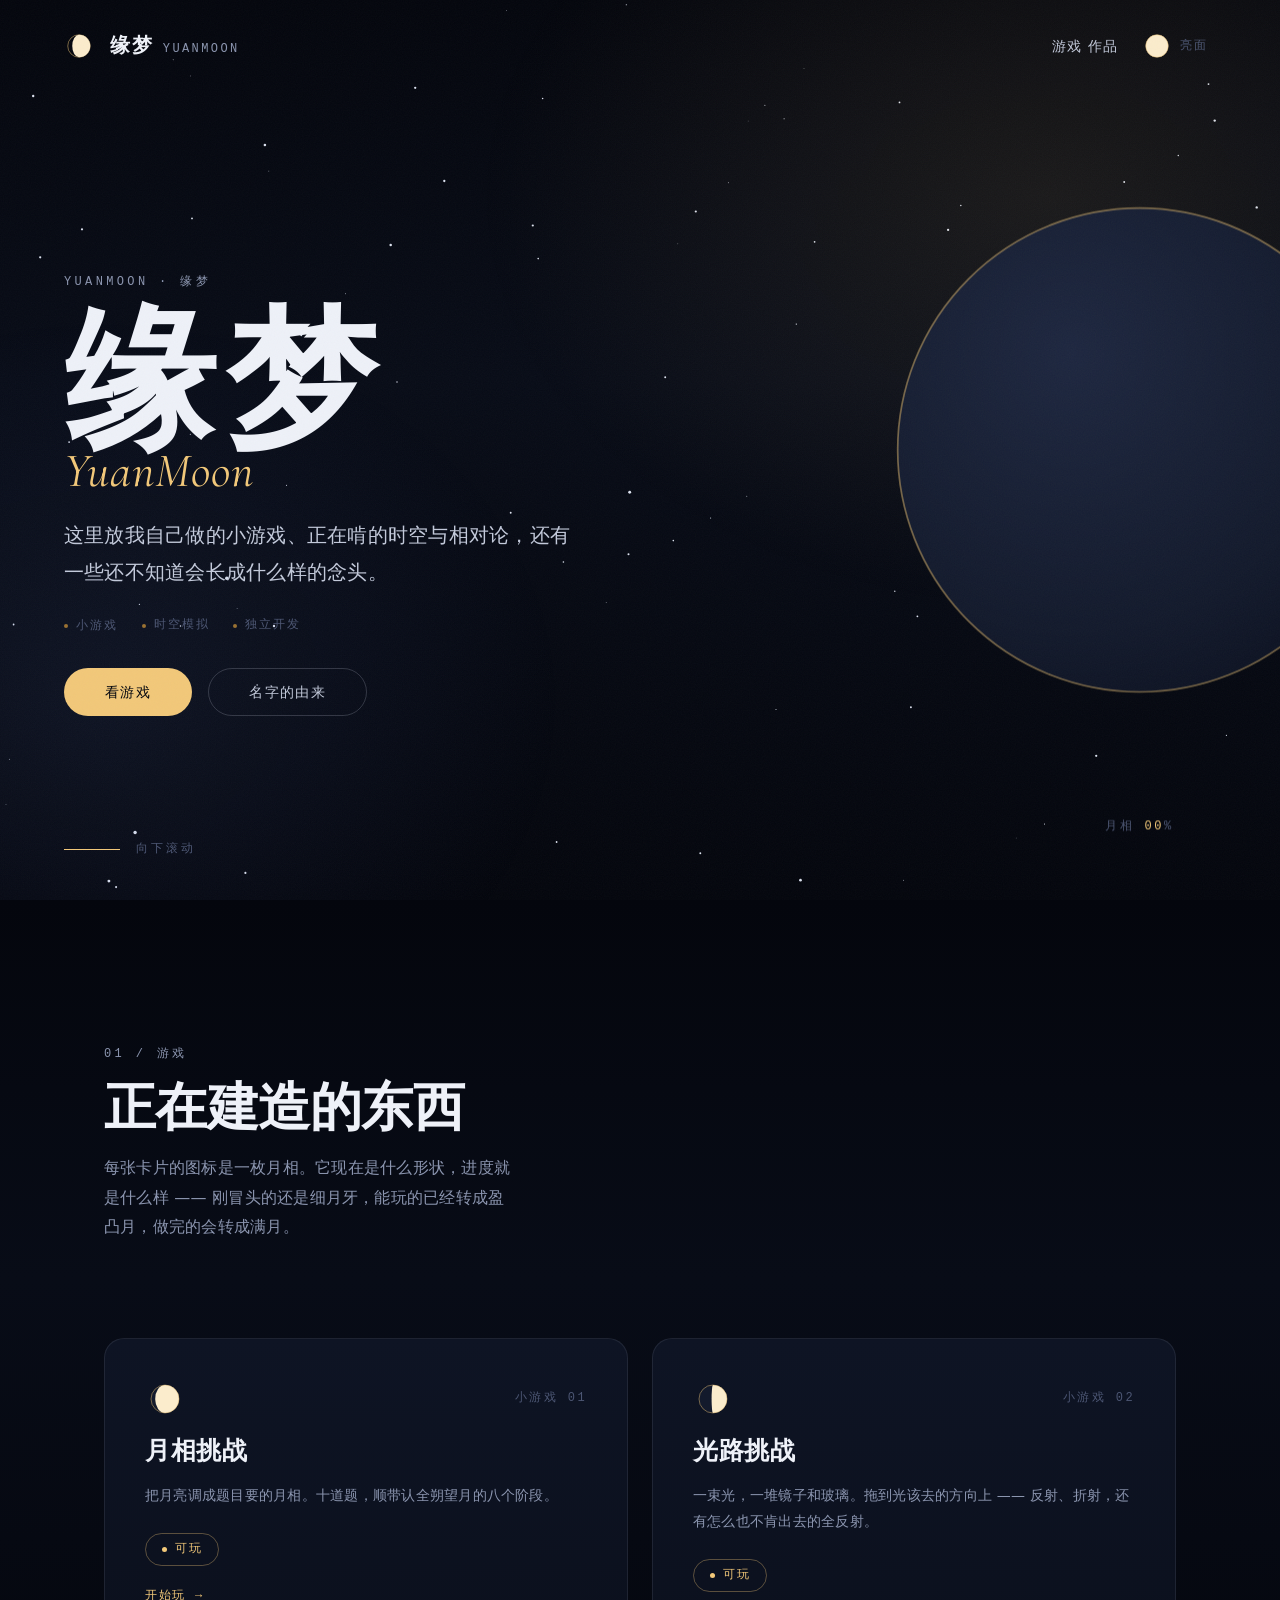
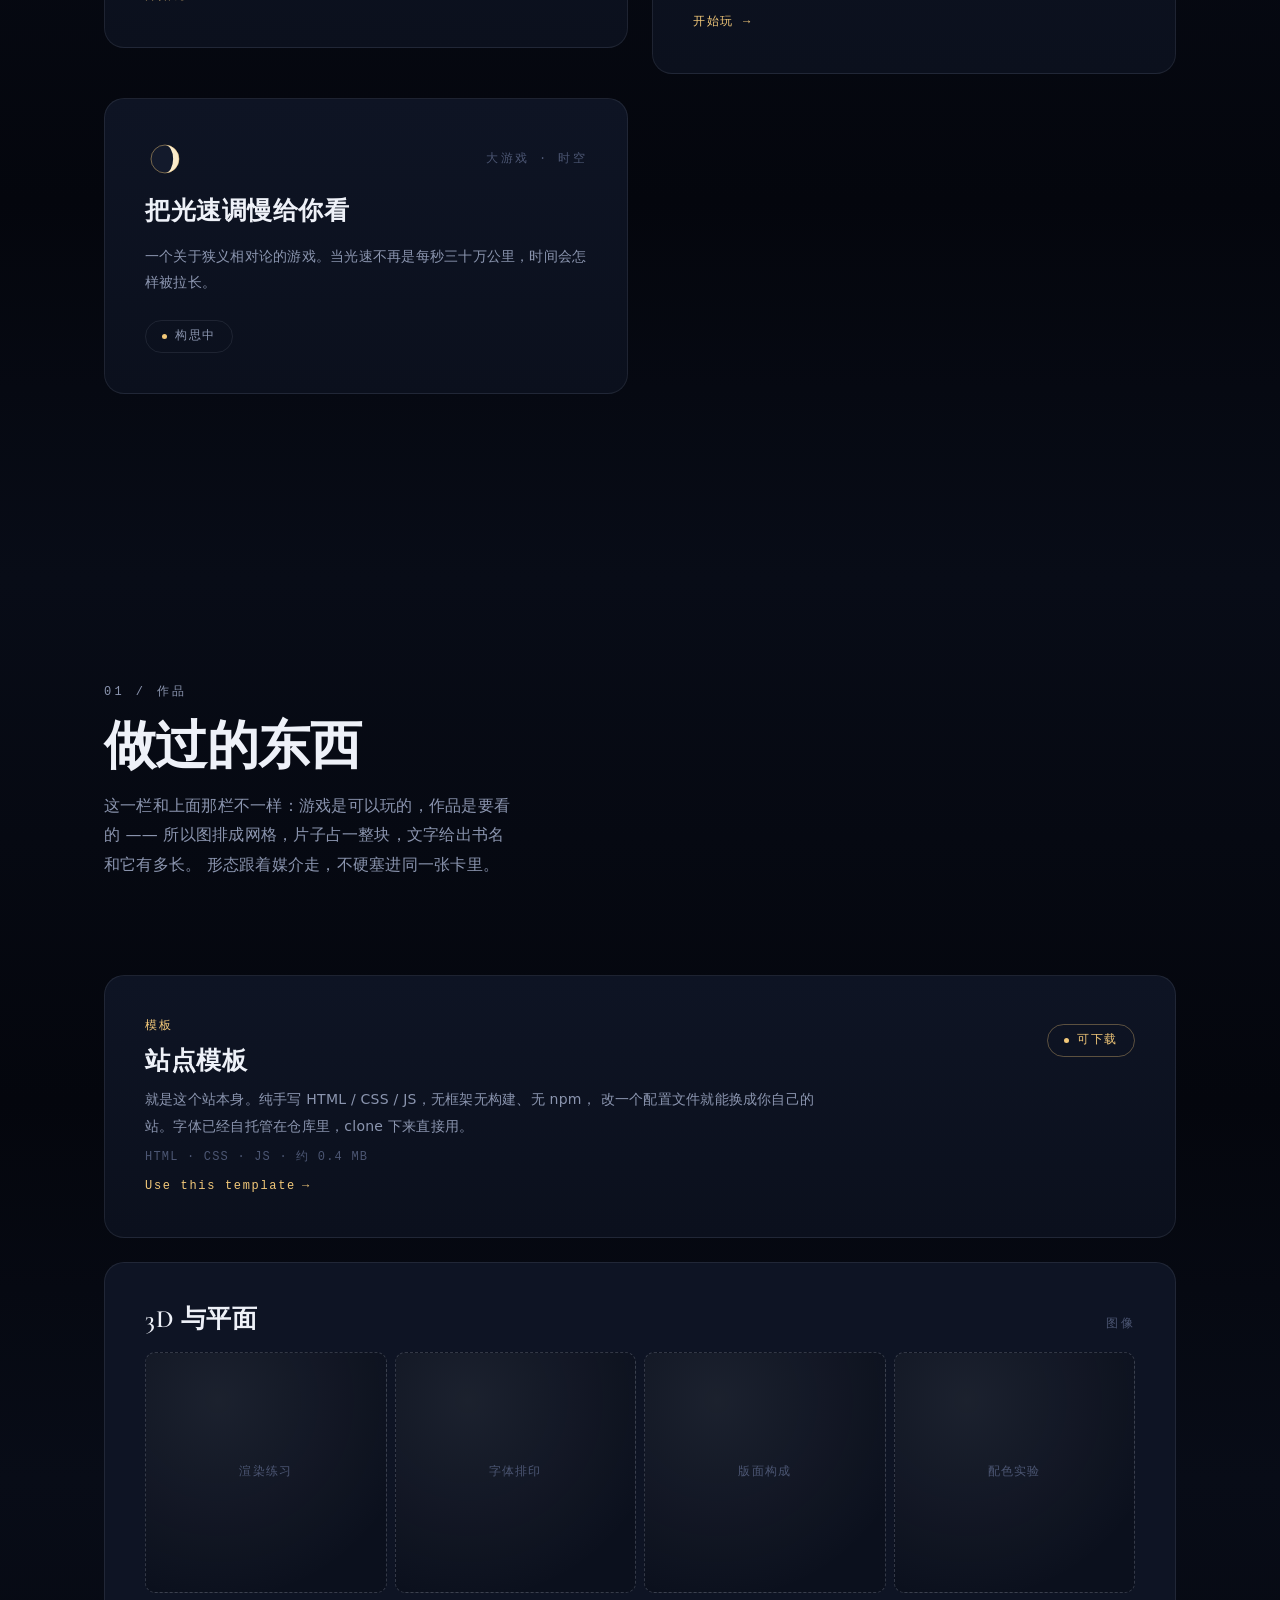
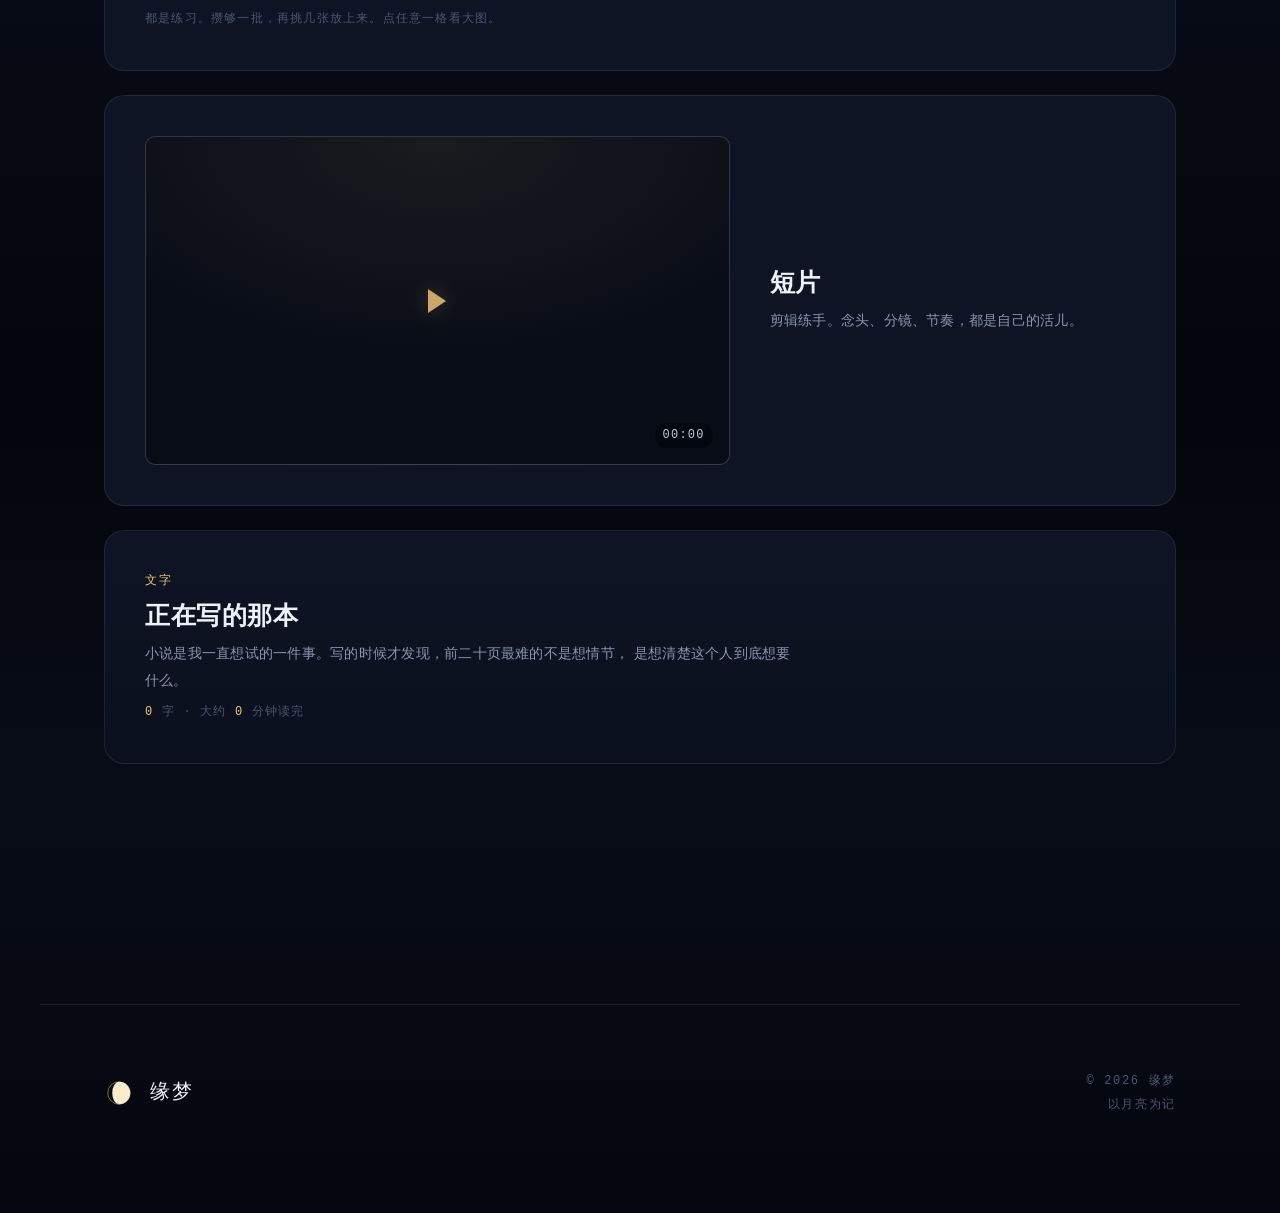
==== commit 4aa28fce: "接上 GitHub：仓库地址填上，模板卡能点了 远端 git@github.com:zeriehan/YuanMoon.git（SSH 认证已验证），分支从 master 改成 main。 站内那五处" ====
--- a/index.html
+++ b/index.html
@@ -304,15 +304,18 @@
       <article class="tool">
         <div class="tool__body">
           <p class="tool__kind">模板</p>
-          <h3 class="tool__title">站点模板</h3>
+          <h3 class="tool__title">
+            <a class="tool__link" href="https://github.com/zeriehan/YuanMoon">站点模板</a>
+          </h3>
           <p class="tool__desc">
             就是这个站本身。纯手写 HTML / CSS / JS，无框架无构建、无 npm，
             改一个配置文件就能换成你自己的站。字体已经自托管在仓库里，clone 下来直接用。
           </p>
           <p class="tool__meta">HTML · CSS · JS · 约 0.4 MB</p>
+          <span class="tool__cta" aria-hidden="true">Use this template <span>→</span></span>
         </div>
         <div class="tool__aside">
-          <span class="work__status work__status--soon">即将公开</span>
+          <span class="work__status work__status--live">可下载</span>
         </div>
       </article>
 
--- a/styles/components.css
+++ b/styles/components.css
@@ -740,6 +740,7 @@
 
 /* ---------------------------- 工具 ------------------------------------ */
 .tool {
+  position: relative;          /* stretched link 的参照 */
   display: grid;
   grid-template-columns: minmax(0, 1fr) auto;
   align-items: start;
@@ -789,6 +790,39 @@
   color: var(--color-faint);
 }
 .tool__aside { justify-self: end; }
+
+/* 整卡可点，但读屏念出来的仍只有标题文字 —— 和作品卡同一套做法。
+   ::after 的 inset:0 把命中区撑到整张卡。 */
+.tool__link {
+  color: inherit;
+  text-decoration: none;
+  transition: color var(--dur-base) ease-out;
+}
+.tool__link::after {
+  content: "";
+  position: absolute;
+  inset: 0;
+  border-radius: inherit;
+  z-index: 1;
+}
+.tool:hover .tool__link,
+.tool:focus-within .tool__link { color: var(--color-accent); }
+
+.tool__cta {
+  justify-self: start;
+  display: inline-flex;
+  align-items: center;
+  gap: 0.5em;
+  font-family: var(--font-mono);
+  font-size: var(--fs-xs);
+  letter-spacing: 0.14em;
+  color: var(--color-accent);
+}
+.tool__cta span {
+  transition: transform var(--dur-base) var(--ease-out);
+}
+.tool:hover .tool__cta span,
+.tool:focus-within .tool__cta span { transform: translateX(5px); }
 
 /* ---------------------------- 图集 ------------------------------------ */
 .shot {
